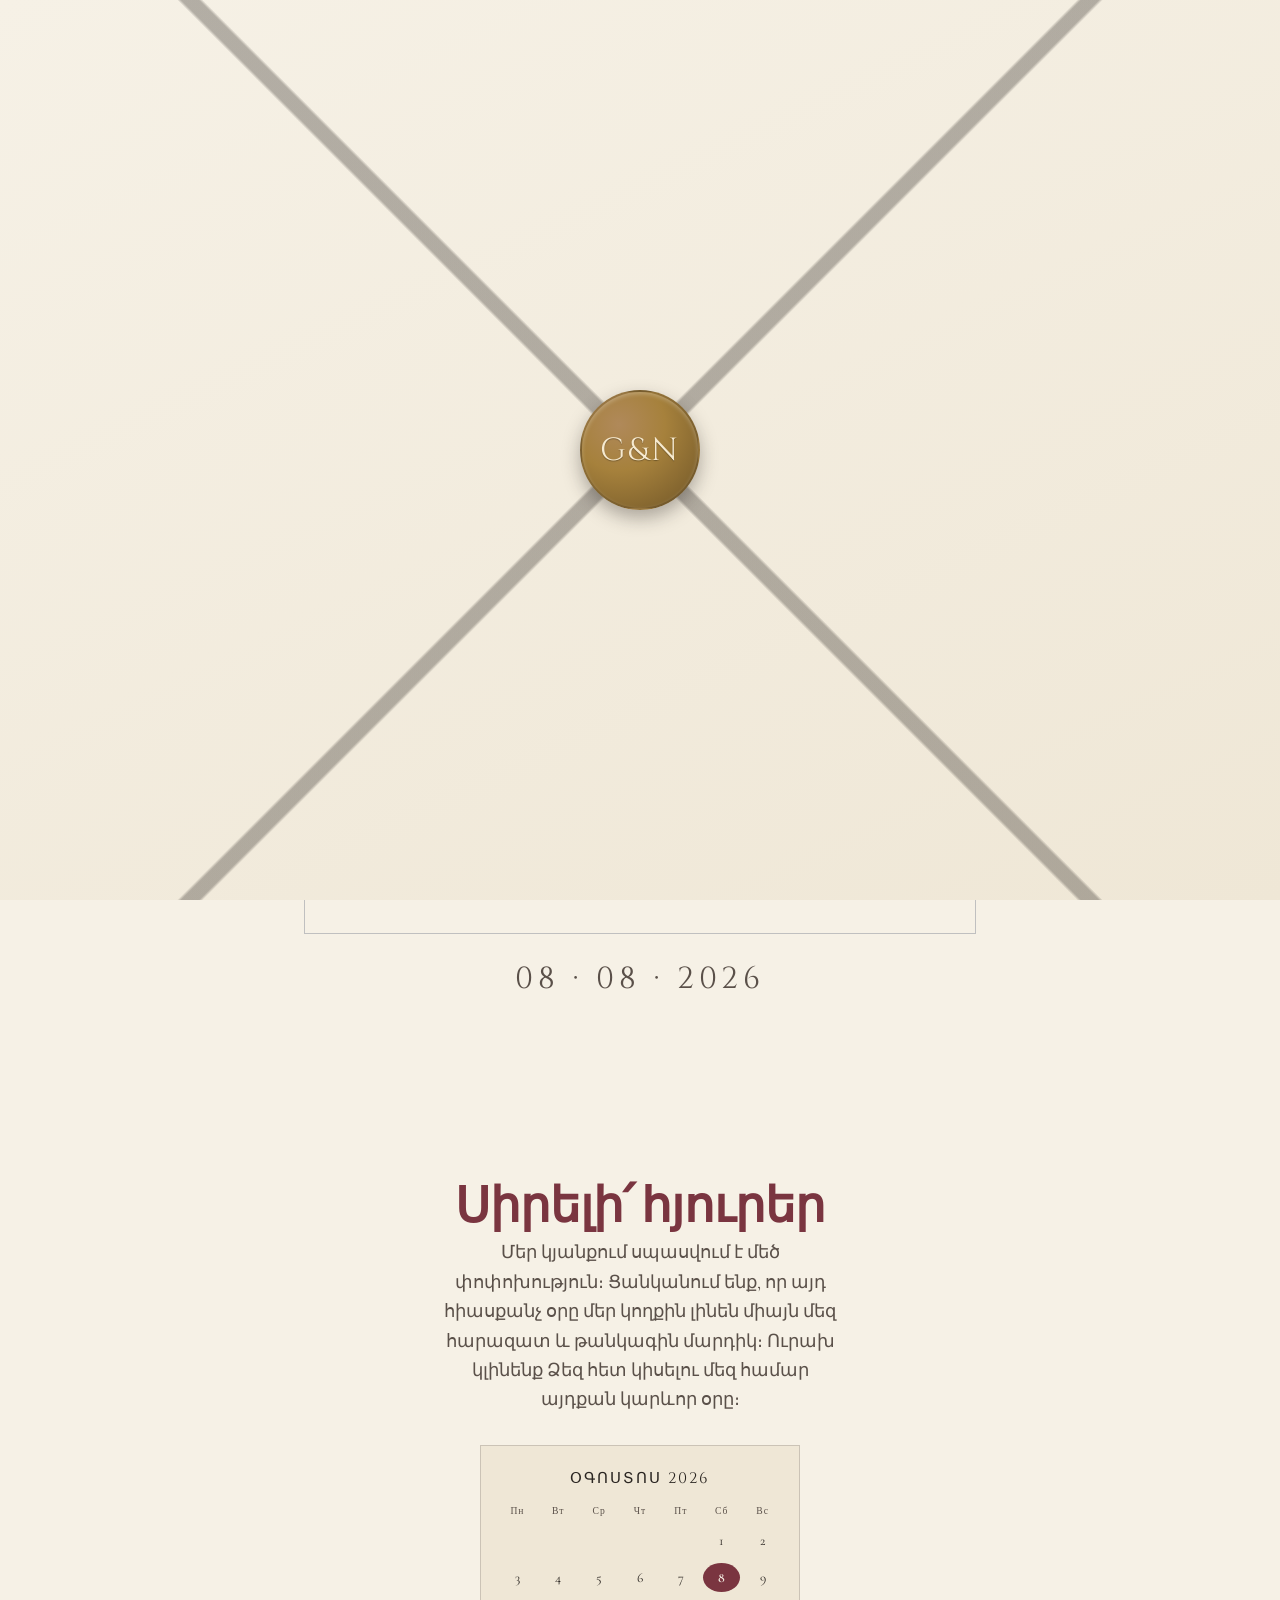
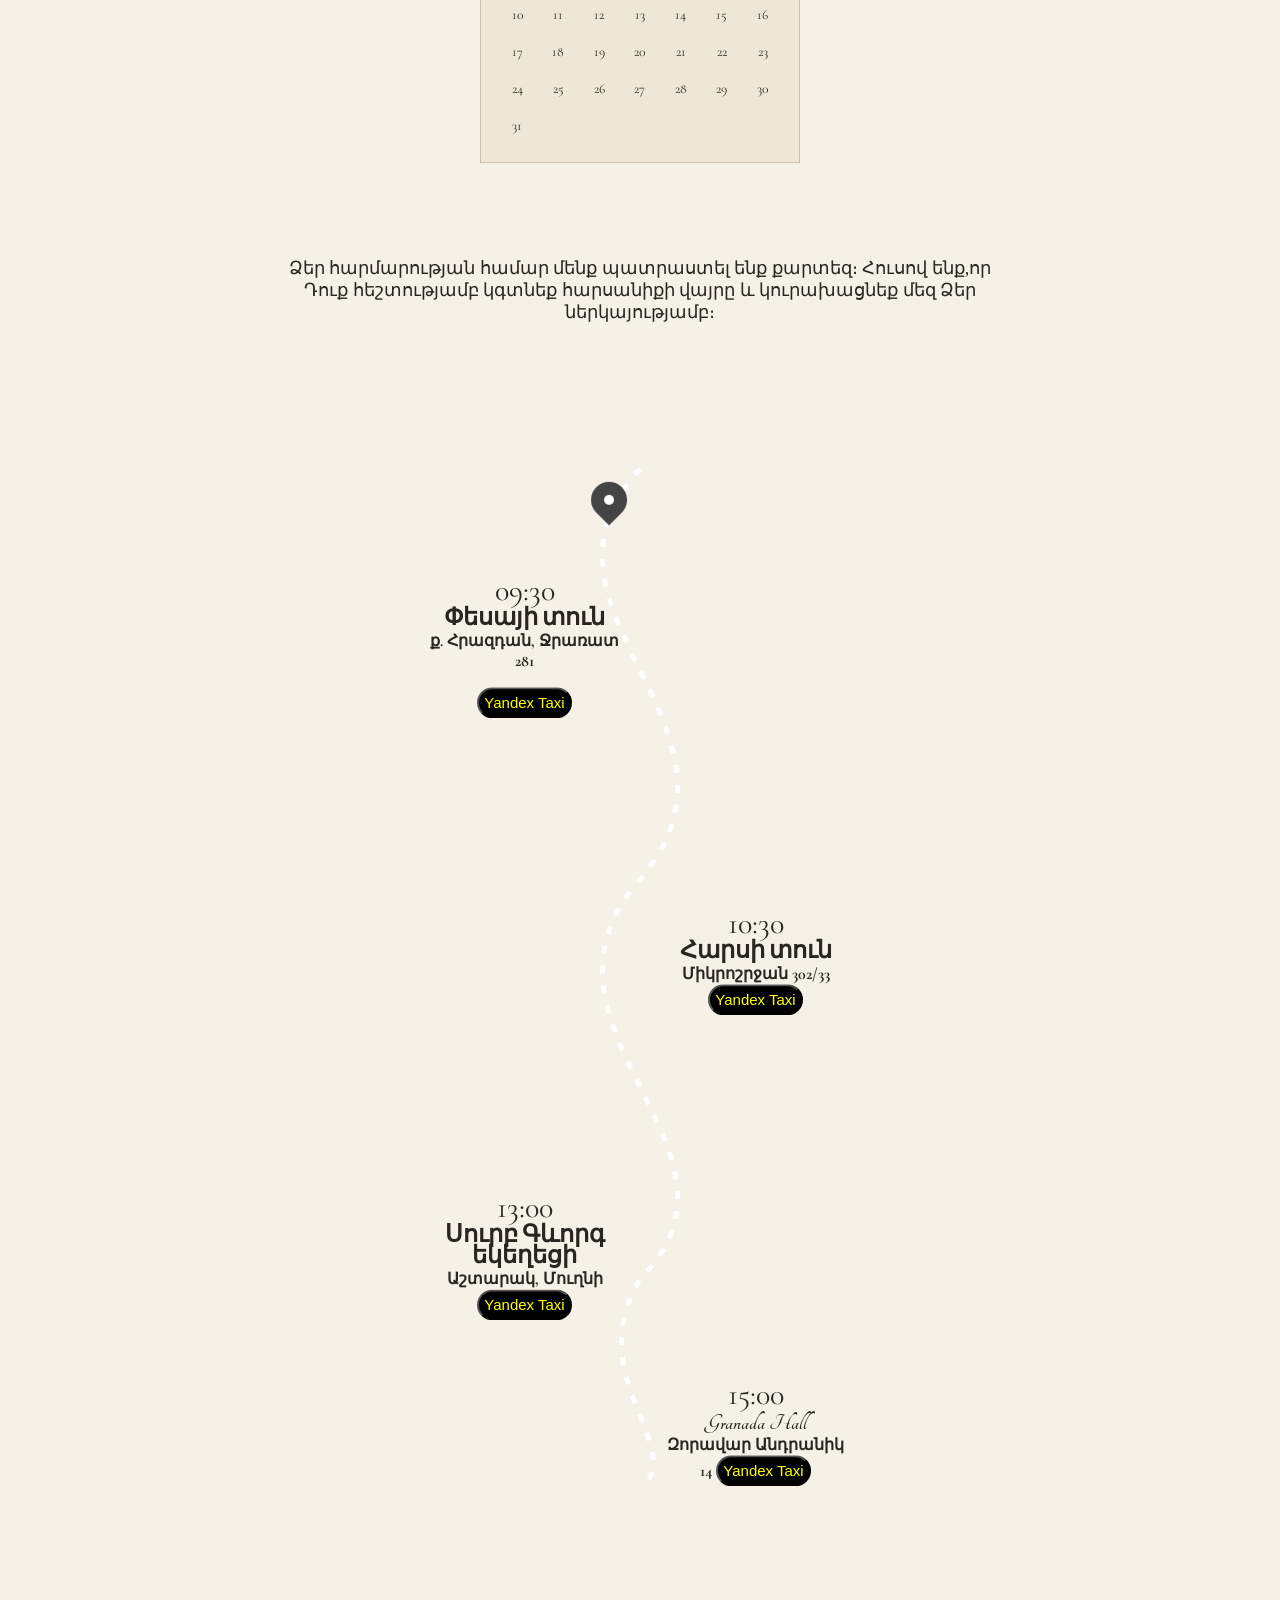
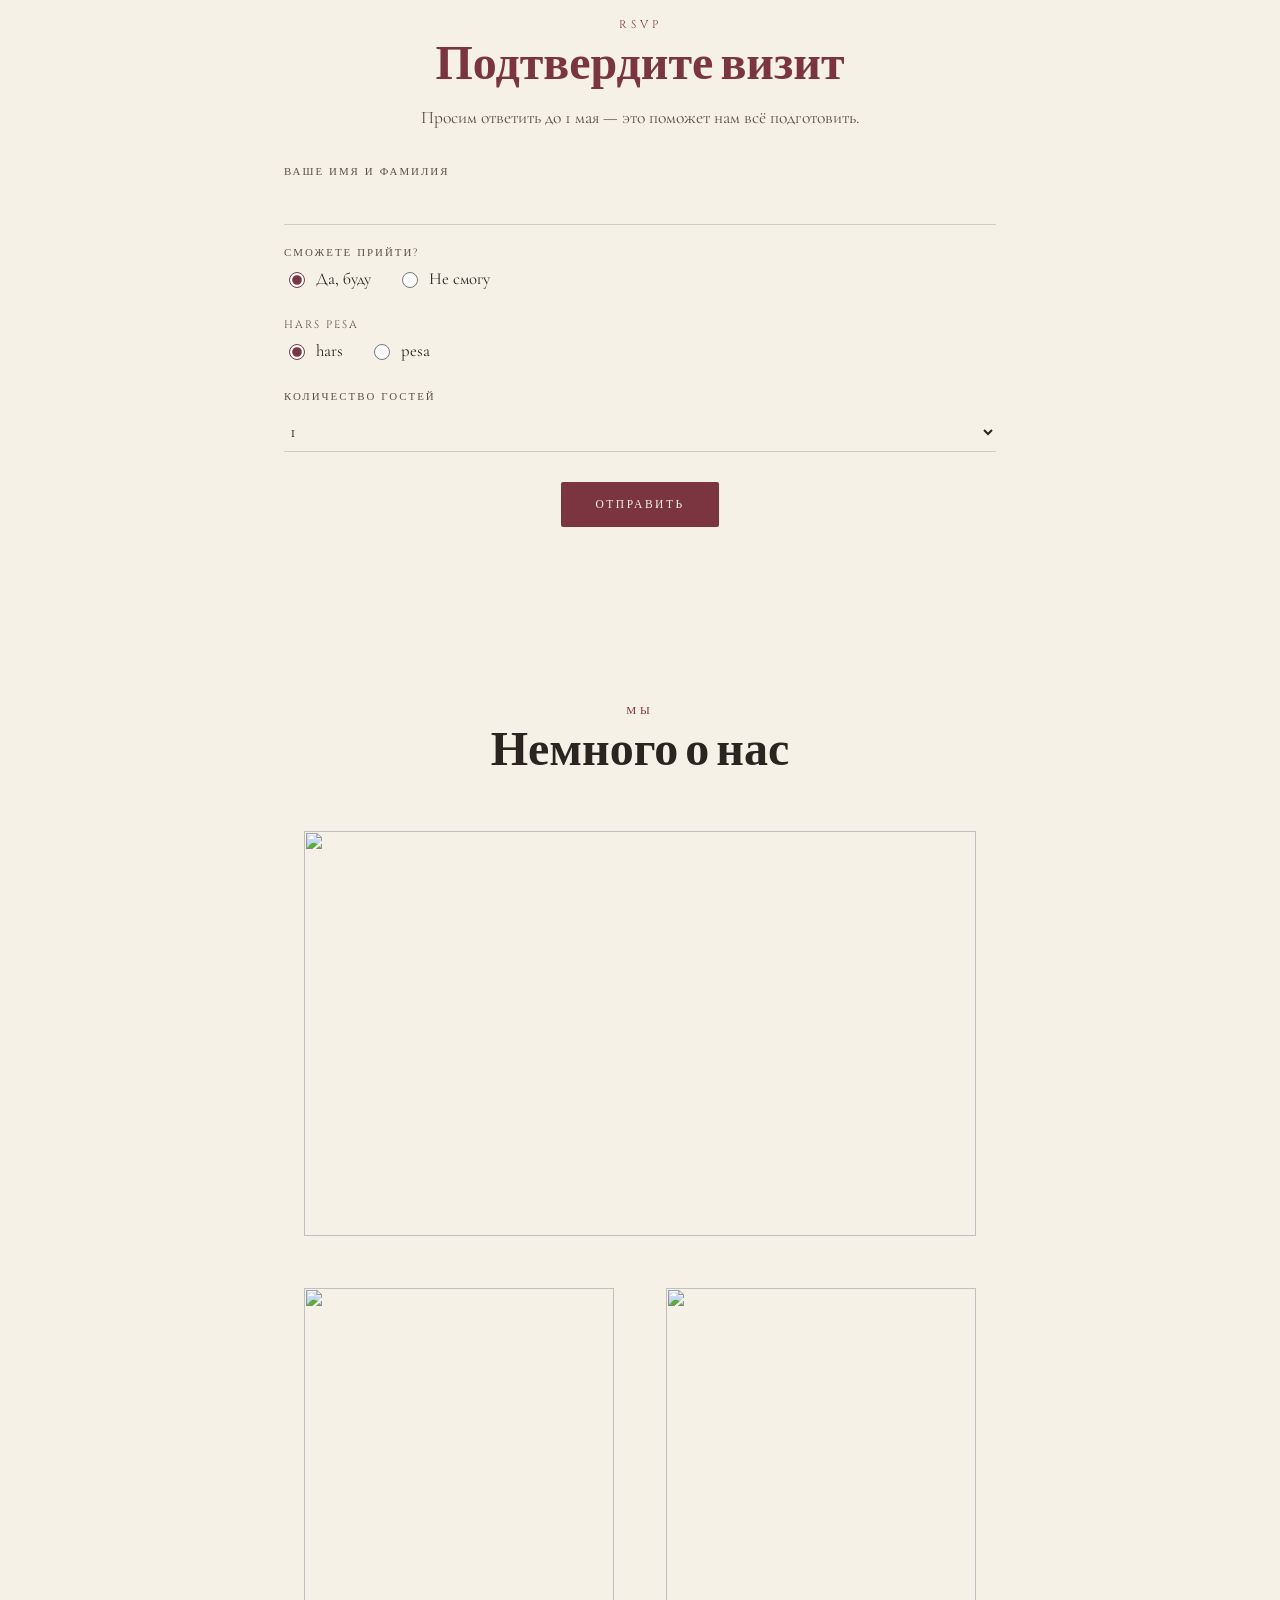
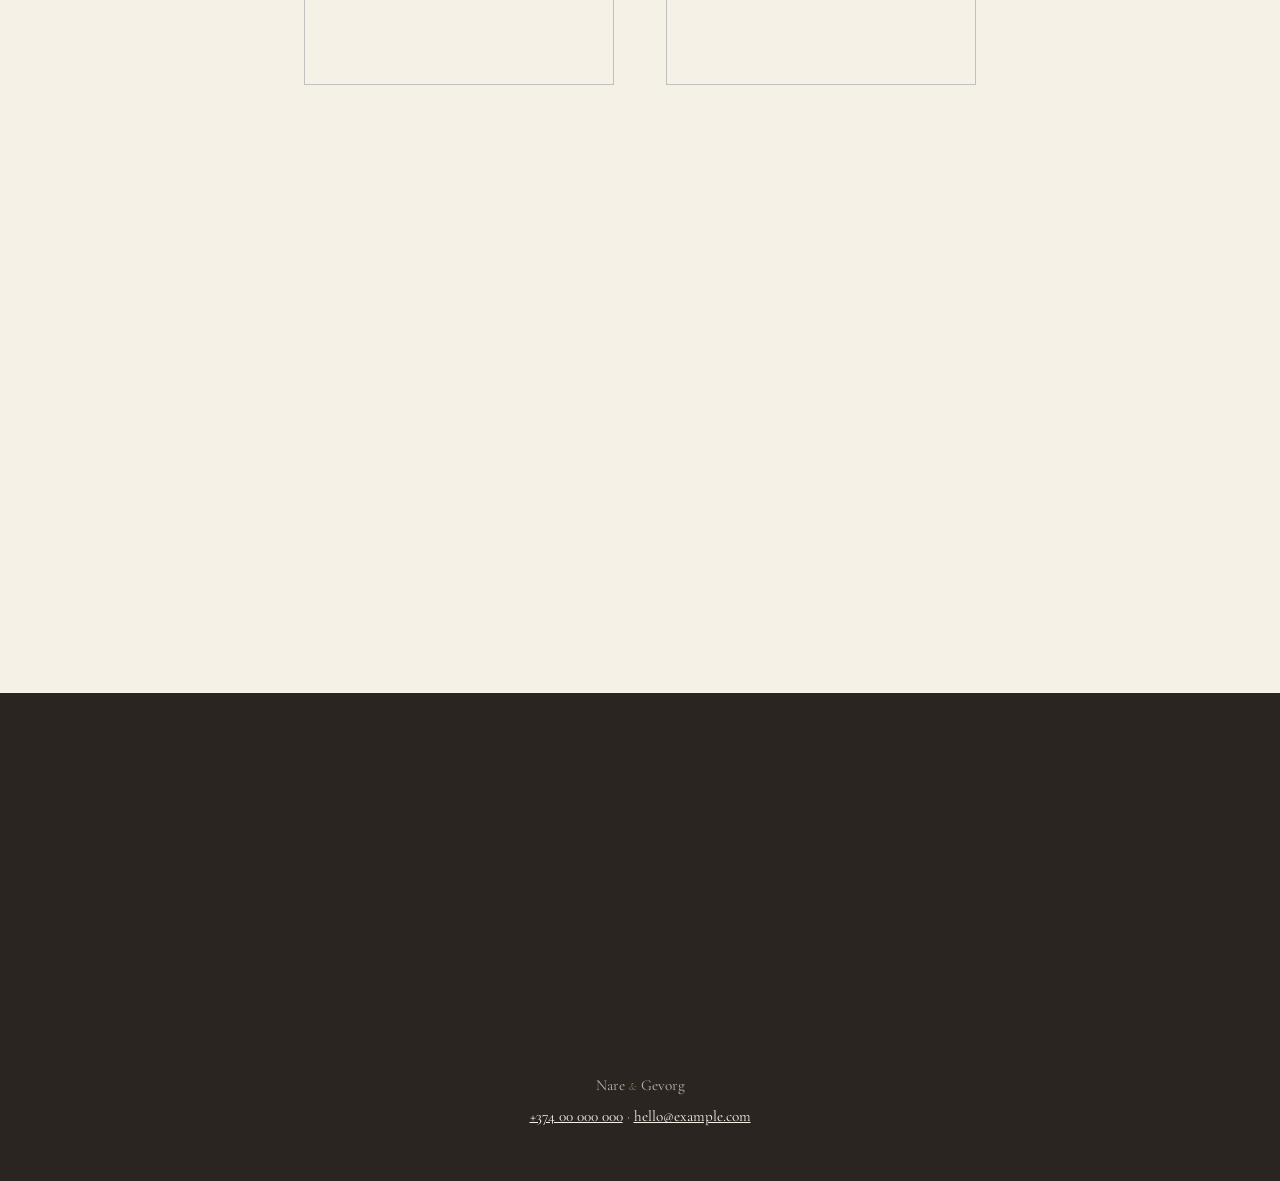
==== index.html @ 33eede2f "Add files via upload" ====
<!DOCTYPE html>
<html lang="ru">

<head>
  <meta charset="UTF-8">
  <meta name="viewport" content="width=device-width, initial-scale=1.0, viewport-fit=cover">
  <title>Анна &amp; Роберт — 7 июня 2026</title>
  <link rel="preconnect" href="https://fonts.googleapis.com">
  <link rel="stylesheet" href="style.css">
  <link
    href="https://fonts.googleapis.com/css2?family=Tangerine:wght@400;700&family=Cormorant+Garamond:ital,wght@0,400;0,500;0,600;1,400&family=Cinzel:wght@400;600&display=swap"
    rel="stylesheet">
</head>

<body>

  <div class="grain"></div>

  <!-- ENVELOPE INTRO -->
  <div id="envelope">
    <div class="seal" id="sealBtn" role="button" tabindex="0" aria-label="Открыть приглашение">
      <span>G&amp;N</span>
    </div>
    <div class="seal-hint"></div>
  </div>

  <!-- HERO -->
  <section id="hero">
    <div class="photo-slot reveal"><img src="Photos/IMG_1584.jpeg" alt="" class="IMG_photo_hero"></div>
    <div class="names">
      <h1></h1>
      <span class="script-and"></span>
      <h1></h1>
    </div>
    <div class="date">08 · 08 · 2026</div>
  </section>

  <!-- SAVE THE DATE -->
  <section id="save-date" class="reveal">
    <div class="eyebrow"></div>
    <h2>Սիրելի՛ հյուրեր</h2>
    <p>Մեր կյանքում սպասվում է մեծ փոփոխություն։ Ցանկանում ենք, որ այդ հիասքանչ օրը մեր կողքին լինեն միայն մեզ հարազատ և
      թանկագին մարդիկ։ Ուրախ կլինենք Ձեզ հետ կիսելու մեզ համար այդքան կարևոր օրը։</p>
    <div class="calendar">
      <div class="month">Օգոստոս 2026</div>
      <div class="cal-grid" id="calGrid"></div>
    </div>
  </section>
  <section id="text" class="textt">
    <div class="Text">
      <p>Ձեր հարմարության համար մենք պատրաստել ենք քարտեզ։ Հուսով ենք,որ Դուք հեշտությամբ կգտնեք հարսանիքի վայրը և
        կուրախացնեք մեզ Ձեր ներկայությամբ։</p>
    </div>
  </section>

  <!-- TIMELINE -->
  <!-- ================= ROUTE ================= -->
<section id="timeline" class="timeline">


<canvas id="timelineCanvas" width="420" height="1100"></canvas>


<div id="marker">

  <div class="pin">
    <span></span>
  </div>

</div>



<div class="event left" data-pos=".15">

<span class="time"> 09:30</span>

<h2>Փեսայի տուն</h2>
<strong>ք. Հրազդան,
            Ջրառատ 281</strong>
</p>

<button onclick="openTaxi('40.4953','44.8047')">
Yandex Taxi
          </button>


</div>




<div class="event right" data-pos=".40">

<span class="time"> 10:30</span>

<h2>Հարսի տուն</h2>

<strong>Միկրոշրջան 302/33</strong>

<button onclick="openTaxi('40.54591','44.76975')">
            Yandex Taxi
          </button>

</div>




<div class="event left" data-pos=".65">

<span class="time"> 13:00</span>

<h2>Սուրբ Գևորգ եկեղեցի</h2>

<strong>Աշտարակ,
            Մուղնի</strong>

<button onclick="openTaxi('40.31498','44.37167')">
            Yandex Taxi
          </button>

</div>




<div class="event right" data-pos=".88">

<span class="time"> 15:00</span>

<h2>Granada Hall</h2>

<strong>Զորավար Անդրանիկ 14</strong>

<button onclick="openTaxi('40.4967','44.7648')">
            Yandex Taxi
          </button>

</div>


</section>


  <!-- RSVP -->
  <section id="rsvp" class="reveal">
    <div class="eyebrow">RSVP</div>
    <h2>Подтвердите визит</h2>
    <p class="sub">Просим ответить до 1 мая — это поможет нам всё подготовить.</p>
    <form id="rsvpForm">
      <div>
        <label for="name">Ваше имя и фамилия</label>
        <input type="text" id="name" required>
      </div>
      <div>
        <label>Сможете прийти?</label>
        <div class="radio-row">
          <label><input type="radio" name="attend" value="yes" checked> Да, буду</label>
          <label><input type="radio" name="attend" value="no"> Не смогу</label>
        </div>
      </div>

      <div>
        <label>hars pesa</label>
        <div class="radio-row">
          <label><input type="radio" name="side" value="hars" checked>hars</label>
          <label><input type="radio" name="side" value="pesa">pesa</label>
        </div>
      </div>

      <div>
        <label for="guests">Количество гостей</label>
        <select id="guests">
          <option>1</option>
          <option>2</option>
          <option>3</option>
          <option>4</option>
          <option>5</option>
          <option>6</option>
        </select>
      </div>
      <button type="submit" class="btn">Отправить</button>
      <div id="rsvp-note">Спасибо! Ваш ответ сохранён 💛</div>
    </form>
  </section>

  <!-- GALLERY -->
  <section id="gallery" class="reveal">
    <div class="eyebrow">Мы</div>
    <h2>Немного о нас</h2>
    <div class="gallery-grid">
      <div class="photo-slot"><img src="Photos/IMG_1583.jpeg" alt="" class="IMG_photo_hero"></div>

      <div class="photo-slot"><img src="Photos/IMG_1584.jpeg" alt="" class="IMG_photo_hero"></div>
      <div class="photo-slot"><img src="Photos/IMG_1585.jpeg" alt="" class="IMG_photo_hero"></div>
    </div>
  </section>

  <section id="love-animation">
    <div id="loveCanvas"></div>
</section>


<script src="https://cdnjs.cloudflare.com/ajax/libs/three.js/r128/three.min.js"></script>

  <!-- FOOTER / COUNTDOWN -->
  <footer>
    <div style="left:0; width:100%; height:0; position:relative; padding-bottom:25%; margin:0 auto"><iframe src="https://www.tickcounter.com/widget/countdown/10862567" style="top:0; left:0; width:100%; height:100%; position:absolute; border:0; overflow:hidden" title="Քիչ է մնացել"></iframe></div>
    <div class="contact">
      Nare <span class="script-and">&amp;</span> Gevorg<br>
      <a href="tel:+79280307779">+374 00 000 000</a> · <a href="mailto:hello@example.com">hello@example.com</a>
    </div>
  </footer>

  <script src="three.js"></script>
  <script src="journey.js"></script>

</body>

</html>
---- style.css ----
:root {
      --paper: #f6f1e6;
      --paper-2: #efe7d6;
      --ink: #2a2521;
      --ink-soft: #5a5049;
      --wine: #7a3540;
      --wine-deep: #5c2530;
      --sage: #838f72;
      --gold: #a6813c;
      --line: rgba(42, 37, 33, 0.18);
      --shadow: 0 10px 30px rgba(42, 37, 33, 0.12);
  }

  * {
      box-sizing: border-box;
  }

  html {
      scroll-behavior: auto;
  }

  body {
      margin: 0;
      background: var(--paper);
      color: var(--ink);
      font-family: 'Cormorant Garamond', serif;
      overflow-x: hidden;
      -webkit-font-smoothing: antialiased;
  }

  @media (prefers-reduced-motion: reduce) {
      * {
          animation-duration: 0.01ms !important;
          transition-duration: 0.01ms !important;
      }
  }

  /* ---------- texture ---------- */
  .grain {
      position: fixed;
      inset: 0;
      pointer-events: none;
      z-index: 2;
      opacity: 0.05;
      mix-blend-mode: multiply;
      background-image: url("data:image/svg+xml,%3Csvg xmlns='http://www.w3.org/2000/svg' width='120' height='120'%3E%3Cfilter id='n'%3E%3CfeTurbulence type='fractalNoise' baseFrequency='0.9' numOctaves='2' stitchTiles='stitch'/%3E%3C/filter%3E%3Crect width='100%25' height='100%25' filter='url(%23n)'/%3E%3C/svg%3E");
  }

  /* ---------- envelope intro ---------- */
  #envelope {
      position: fixed;
      inset: 0;
      z-index: 50;
      background: linear-gradient(155deg, var(--paper) 0%, var(--paper-2) 100%);
      display: flex;
      align-items: center;
      justify-content: center;
      transition: transform 1.1s cubic-bezier(.65, 0, .35, 1), opacity 1s ease .2s;
  }

  #envelope::before,
  #envelope::after {
      content: '';
      position: absolute;
      inset: 0;
      background:
          linear-gradient(135deg, transparent 49.4%, var(--line) 49.6%, var(--line) 50.4%, transparent 50.6%),
          linear-gradient(-135deg, transparent 49.4%, var(--line) 49.6%, var(--line) 50.4%, transparent 50.6%);
  }

  .seal {
      position: relative;
      z-index: 2;
      width: 120px;
      height: 120px;
      border-radius: 50%;
      background: radial-gradient(circle at 32% 28%, #b0895a, var(--gold) 40%, #6f5527 100%);
      display: flex;
      align-items: center;
      justify-content: center;
      box-shadow: 0 8px 18px rgba(42, 37, 33, 0.35), inset 0 2px 4px rgba(255, 255, 255, 0.25);
      cursor: pointer;
      user-select: none;
      animation: breathe 3.2s ease-in-out infinite;
      border: 2px solid rgba(42, 37, 33, 0.15);
  }

  .seal span {
      font-family: 'Cinzel', serif;
      font-size: 2rem;
      color: #f6ead0;
      letter-spacing: 2px;
      text-shadow: 0 1px 1px rgba(0, 0, 0, 0.3);
  }

  .seal-hint {
      position: absolute;
      bottom: 14%;
      left: 0;
      right: 0;
      text-align: center;
      font-family: 'Cinzel', serif;
      font-size: 0.72rem;
      letter-spacing: 3px;
      text-transform: uppercase;
      color: var(--ink-soft);
  }

  @keyframes breathe {

      0%,
      100% {
          transform: scale(1);
      }

      50% {
          transform: scale(1.045);
      }
  }

  #envelope.opening {
      transform: translateY(-100%);
      opacity: 0;
  }

  #envelope.hidden {
      display: none;
  }

  /* ---------- shared ---------- */
  section {
      position: relative;
      padding: 88px 24px;
      max-width: 760px;
      margin: 0 auto;
  }

  .eyebrow {
      font-family: 'Cinzel', serif;
      font-size: 0.7rem;
      letter-spacing: 4px;
      text-transform: uppercase;
      color: var(--wine);
      text-align: center;
      margin-bottom: 14px;
  }

  h1,
  h2 {
      font-family: 'Tangerine', cursive;
      font-weight: 700;
      margin: 0;
      line-height: 0.9;
      color: var(--ink);
  }

  .script-and {
      font-family: 'Tangerine', cursive;
      color: var(--wine);
  }

  .divider {
      width: 44px;
      height: 1px;
      background: var(--gold);
      margin: 26px auto;
      opacity: 0.8;
  }

  .btn {
      display: inline-block;
      font-family: 'Cinzel', serif;
      font-size: 0.72rem;
      letter-spacing: 2.5px;
      text-transform: uppercase;
      color: var(--paper);
      background: var(--wine);
      padding: 15px 34px;
      border-radius: 2px;
      border: none;
      cursor: pointer;
      text-decoration: none;
      transition: background 25s ease, transform .25s ease;
  }

  .btn:hover {
      background: var(--wine-deep);
      transform: translateY(-1px);
  }

  .btn:focus-visible {
      outline: 3px solid var(--gold);
      outline-offset: 3px;
  }

  .photo-slot {
      width: 100%;
      aspect-ratio: 4/5;
      border-radius: 2px;
      display: flex;
      align-items: center;
      justify-content: center;
      text-align: center;
      padding: 20px;
      font-family: 'Cinzel', serif;
      font-size: 0.68rem;
      letter-spacing: 1.5px;
      color: var(--ink-soft);
      text-transform: uppercase;
  }

  /* reveal-on-scroll */
  /* ===========================
        JOURNEY
=========================== */

/* =====================
   TIMELINE
===================== */


.timeline{

position:relative;

width:100%;

max-width:420px;

height:1100px;

margin:0 auto;

padding:0;

overflow:hidden;

}



#timelineCanvas{

position:absolute;

top:0;
left:0;

width:100%;

height:100%;

}



#marker{

position:absolute;

top:0;
left:0;

width:36px;

height:58px;

z-index:5;

will-change:transform;

}



.pin{

width:36px;

height:36px;

background:#444;

border-radius:50% 50% 50% 0;

transform:rotate(-45deg);

}



.pin span{

position:absolute;

width:10px;

height:10px;

background:white;

border-radius:50%;

left:13px;

top:13px;

}



.event{

position:absolute;

width:45%;

text-align:center;

transform:translateY(-50%);

}



.event.left{

left:0;

}



.event.right{

right:0;

}

  /* ---------- hero ---------- */
  #hero {
      padding-top: 64px;
      text-align: center;
  }

  #hero .photo-slot {
      margin-bottom: 34px;
  }

  #hero h1 {
      font-size: 4.6rem;
  }

  #hero .names {
      display: flex;
      flex-direction: column;
      align-items: center;
      gap: 0;
  }

  #hero .date {
      margin-top: -30px;
      font-family: 'Cinzel', serif;
      font-size: 1.9rem;
      letter-spacing: 5px;
      color: var(--ink-soft);
  }

  /* ---------- save the date ---------- */
  #save-date {
      text-align: center;
  }

  #save-date h2 {
      font-size: 3rem;
      color: var(--wine);
      margin-bottom: 6px;
  }

  #save-date p {
      font-size: 1.15rem;
      color: var(--ink-soft);
      line-height: 1.6;
      max-width: 400px;
      margin: 0 auto 30px;
  }

  .calendar {
      max-width: 320px;
      margin: 0 auto;
      border: 1px solid var(--line);
      padding: 22px 18px;
      background: var(--paper-2);
  }

  .calendar .month {
      font-family: 'Cinzel', serif;
      letter-spacing: 2px;
      font-size: 0.95rem;
      margin-bottom: 16px;
      text-transform: uppercase;
  }

  .cal-grid {
      display: grid;
      grid-template-columns: repeat(7, 1fr);
      gap: 8px 4px;
      font-size: 0.85rem;
  }

  .cal-grid .dow {
      font-family: 'Cinzel', serif;
      font-size: 0.6rem;
      color: var(--ink-soft);
      letter-spacing: 1px;
  }

  .cal-grid .day {
      padding: 6px 0;
      border-radius: 50%;
  }

  .cal-grid .day.marked {
      background: var(--wine);
      color: var(--paper);
      font-weight: 600;
  }

  /* ---------- timeline ---------- */


  /* ---------- rsvp ---------- */
  #rsvp {
      text-align: center;
  }

  #rsvp h2 {
      font-size: 3rem;
      color: var(--wine);
      margin-bottom: 10px;
  }

  #rsvp p.sub {
      color: var(--ink-soft);
      margin-bottom: 36px;
      font-size: 1.1rem;
  }

  form {
      text-align: left;
      display: flex;
      flex-direction: column;
      gap: 20px;
  }

  label {
      font-family: 'Cinzel', serif;
      font-size: 0.68rem;
      letter-spacing: 2px;
      text-transform: uppercase;
      color: var(--ink-soft);
      display: block;
      margin-bottom: 8px;
  }

  input[type=text],
  select,
  textarea {
      width: 100%;
      background: transparent;
      border: none;
      border-bottom: 1px solid var(--line);
      font-family: 'Cormorant Garamond', serif;
      font-size: 1.1rem;
      color: var(--ink);
      padding: 8px 2px;
  }

  input:focus,
  select:focus,
  textarea:focus {
      outline: none;
      border-bottom-color: var(--wine);
  }

  .radio-row {
      display: flex;
      gap: 26px;
  }

  .radio-row label {
      display: flex;
      align-items: center;
      gap: 8px;
      font-family: 'Cormorant Garamond', serif;
      font-size: 1.05rem;
      text-transform: none;
      letter-spacing: 0;
      color: var(--ink);
  }

  .radio-row input {
      accent-color: var(--wine);
      width: 16px;
      height: 16px;
  }

  form .btn {
      align-self: center;
      margin-top: 10px;
  }

  #rsvp-note {
      text-align: center;
      margin-top: 18px;
      font-size: 0.95rem;
      color: var(--sage);
      display: none;
  }

  #rsvp-note.show {
      display: block;
  }

  /* ---------- gallery ---------- */
  #gallery {
      overflow: hidden;
      border-radius: 12px;
  }

  #gallery h2 {
      text-align: center;
      font-size: 3rem;
      margin-bottom: 36px;
  }

  .gallery-grid {
      display: grid;
      grid-template-columns: 1fr 1fr;
      gap: 12px;
  }

  .gallery-grid .photo-slot:first-child {
      grid-column: 1/3;
      aspect-ratio: 16/10;
  }

  /* ---------- footer / countdown ---------- */
  footer {
      background: var(--ink);
      color: var(--paper);
      text-align: center;
      padding: 70px 24px 50px;
      position: relative;
  }

  footer .script-and {
      color: var(--gold);
  }

  footer h2 {
      font-size: 2.6rem;
      color: var(--paper);
      margin-bottom: 26px;
  }

  .countdown {
      display: flex;
      justify-content: center;
      gap: 22px;
      margin-bottom: 34px;
      flex-wrap: wrap;
  }

  .countdown div {
      display: flex;
      flex-direction: column;
      align-items: center;
      min-width: 56px;
  }

  .countdown .num {
      font-family: 'Cinzel', serif;
      font-size: 1.9rem;
      color: var(--gold);
  }

  .countdown .lbl {
      font-size: 0.62rem;
      letter-spacing: 2px;
      text-transform: uppercase;
      color: rgba(246, 241, 230, 0.55);
      margin-top: 4px;
  }

  footer .contact {
      font-size: 0.95rem;
      color: rgba(246, 241, 230, 0.7);
      line-height: 1.9;
  }

  footer .contact a {
      color: var(--paper);
  }

  .IMG_photo_hero {

      width: 100%;
      height: 100%;

      object-fit: cover;

      display: block;

  }

  .Text {
      font-size: 18px;
      text-align: center;
      align-items: center;
      font-family: cursive;
  }

  .textt {
      margin-top: -100px;
      display: block;
  }

  
  button {
    background-color: black;
    font-size: 15px;
    color: yellow;
    border-radius: 30px;
    padding: 5px;
  }

  .time {
    font-size: 30px;
  }

  #love-animation {
    width: 100%;
    height: 500px;
    overflow: hidden;
}

/* ---------- LOVE ---------- */
#loveCanvas {
    width: 100%;
    height: 100%;
}

#loveCanvas canvas {
    display: block;
}
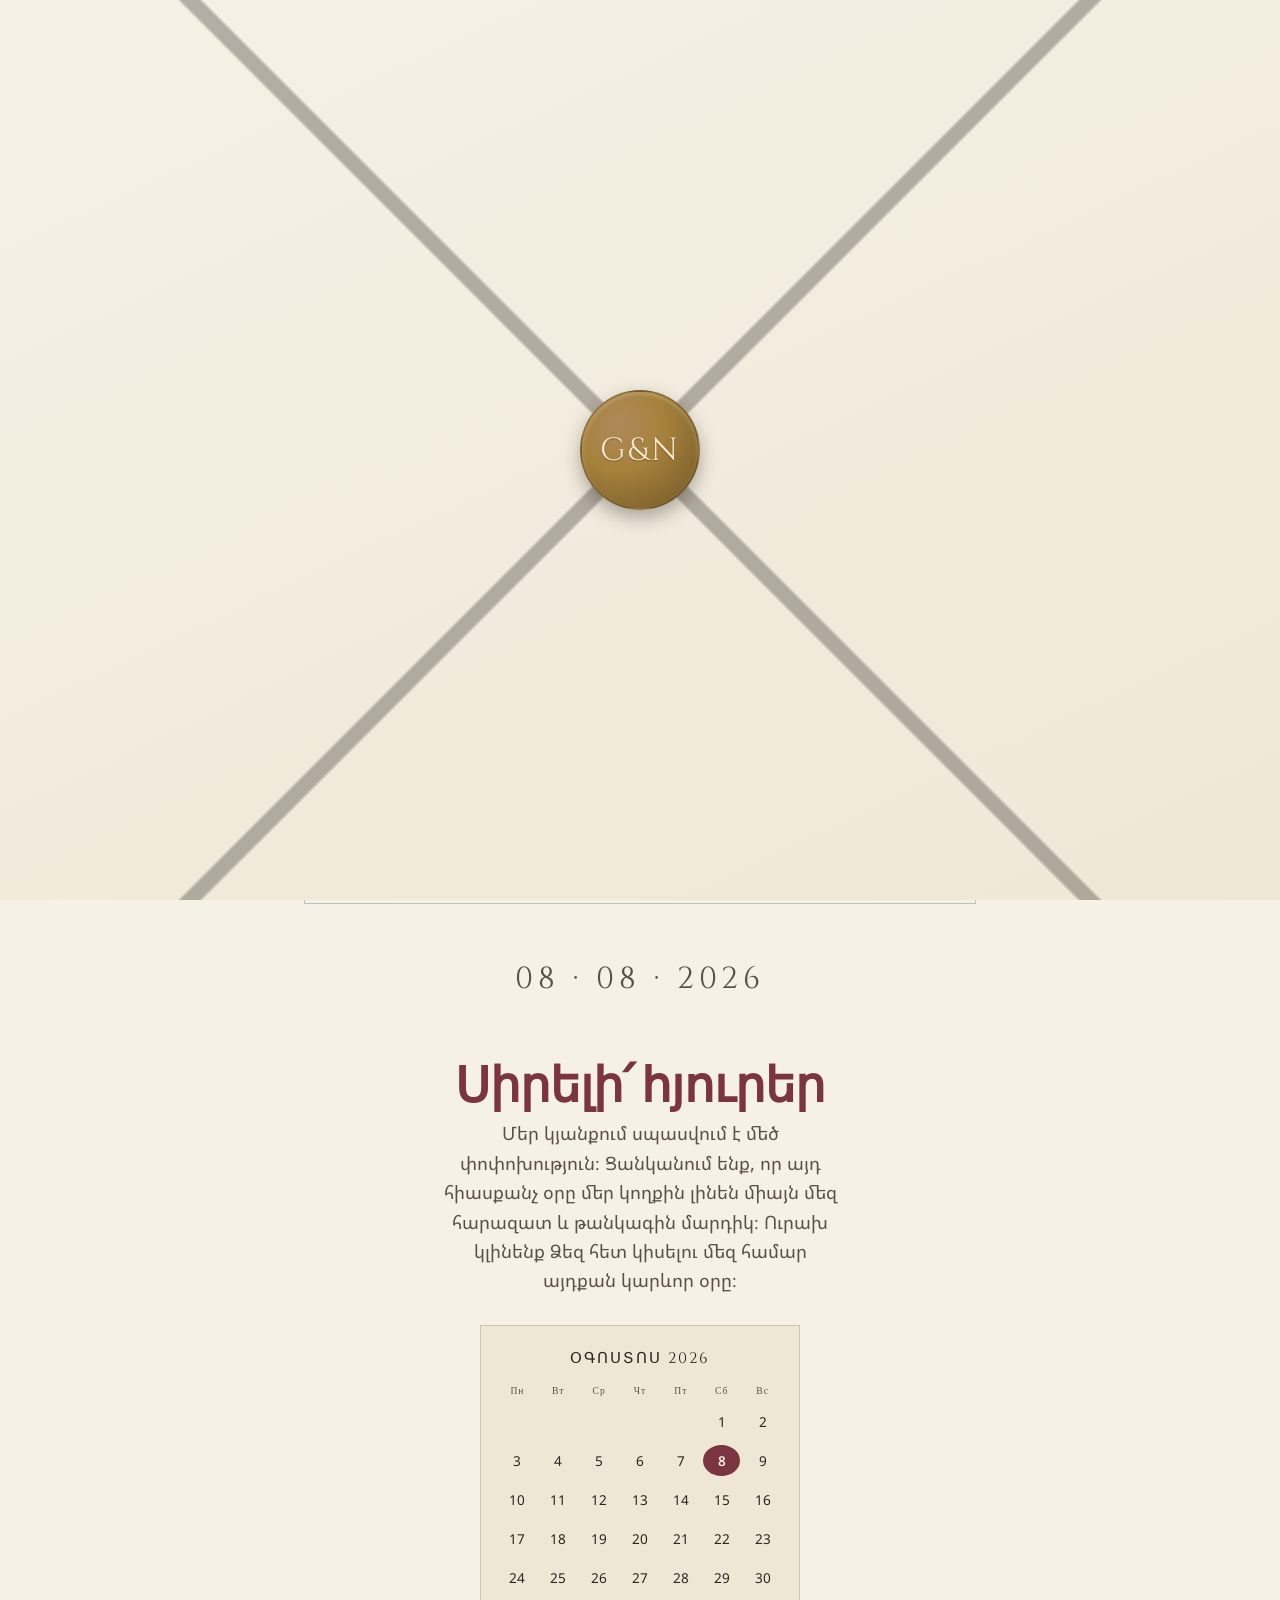
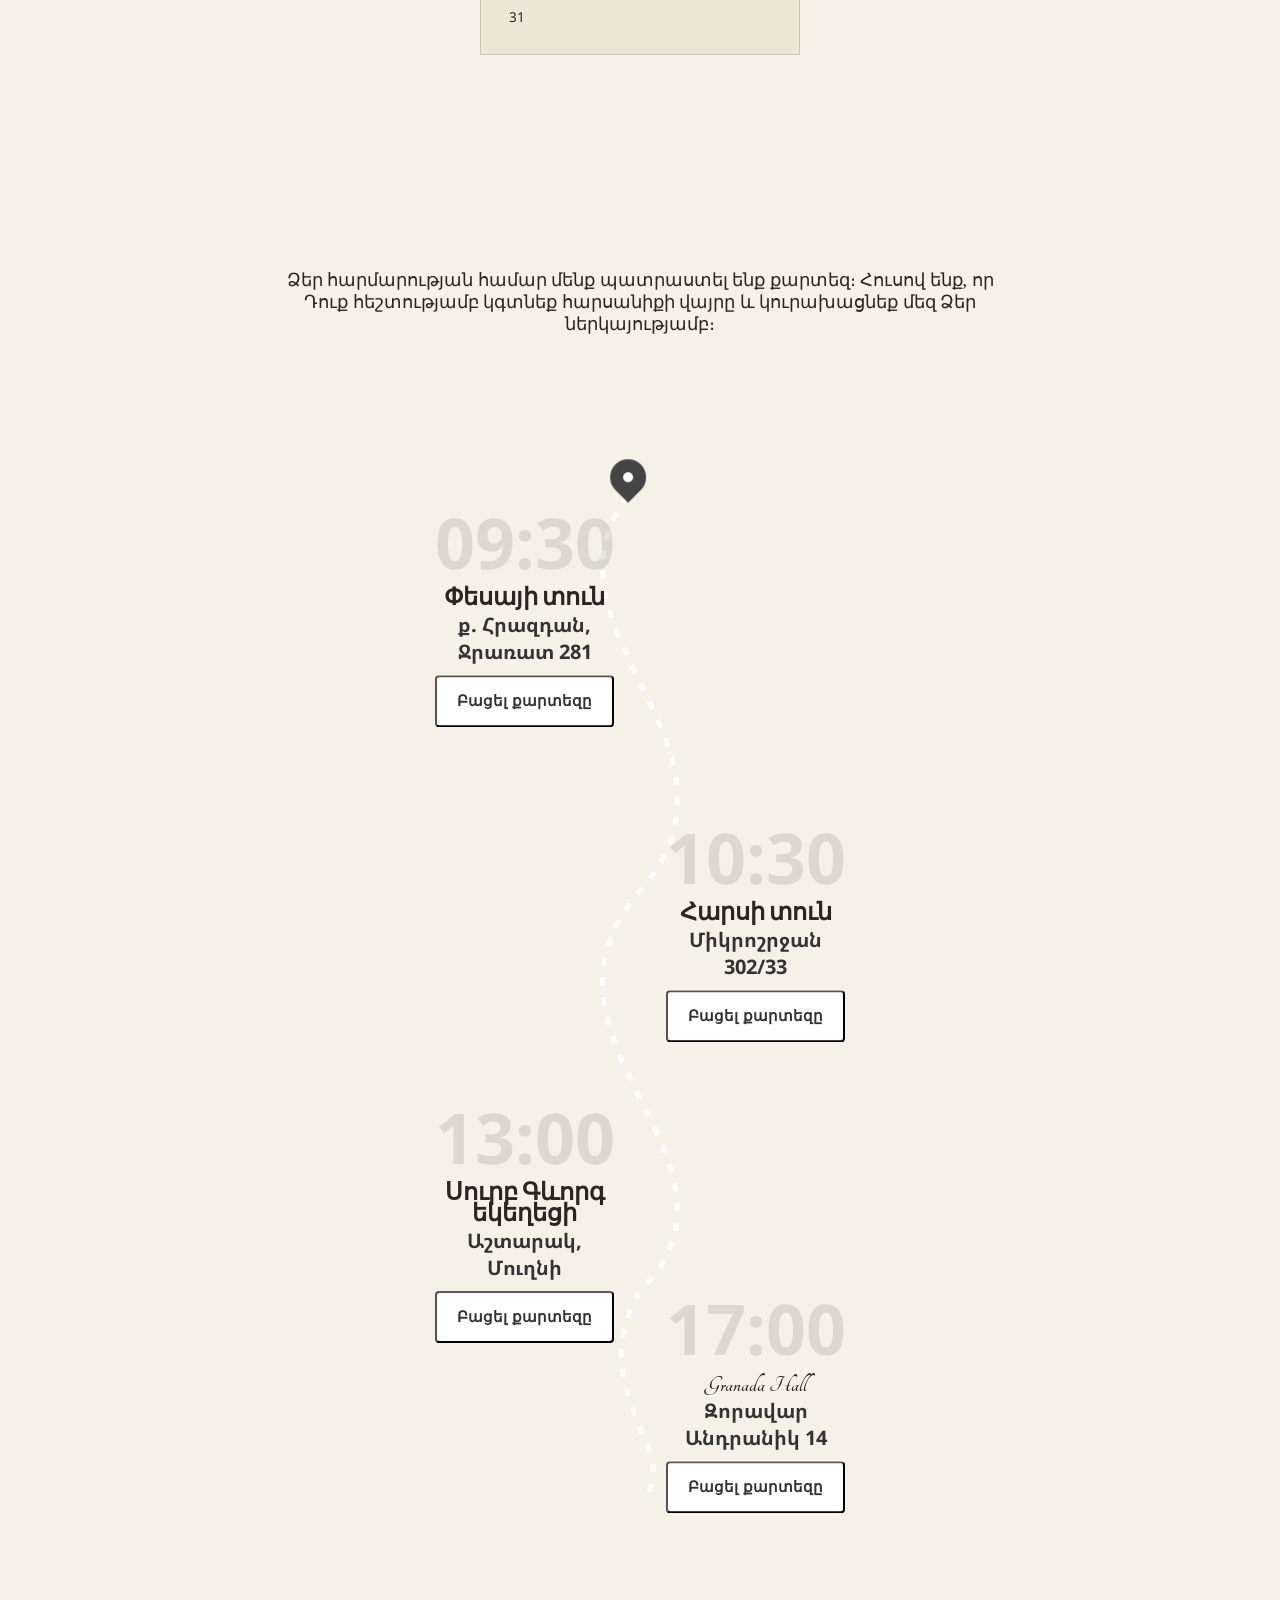
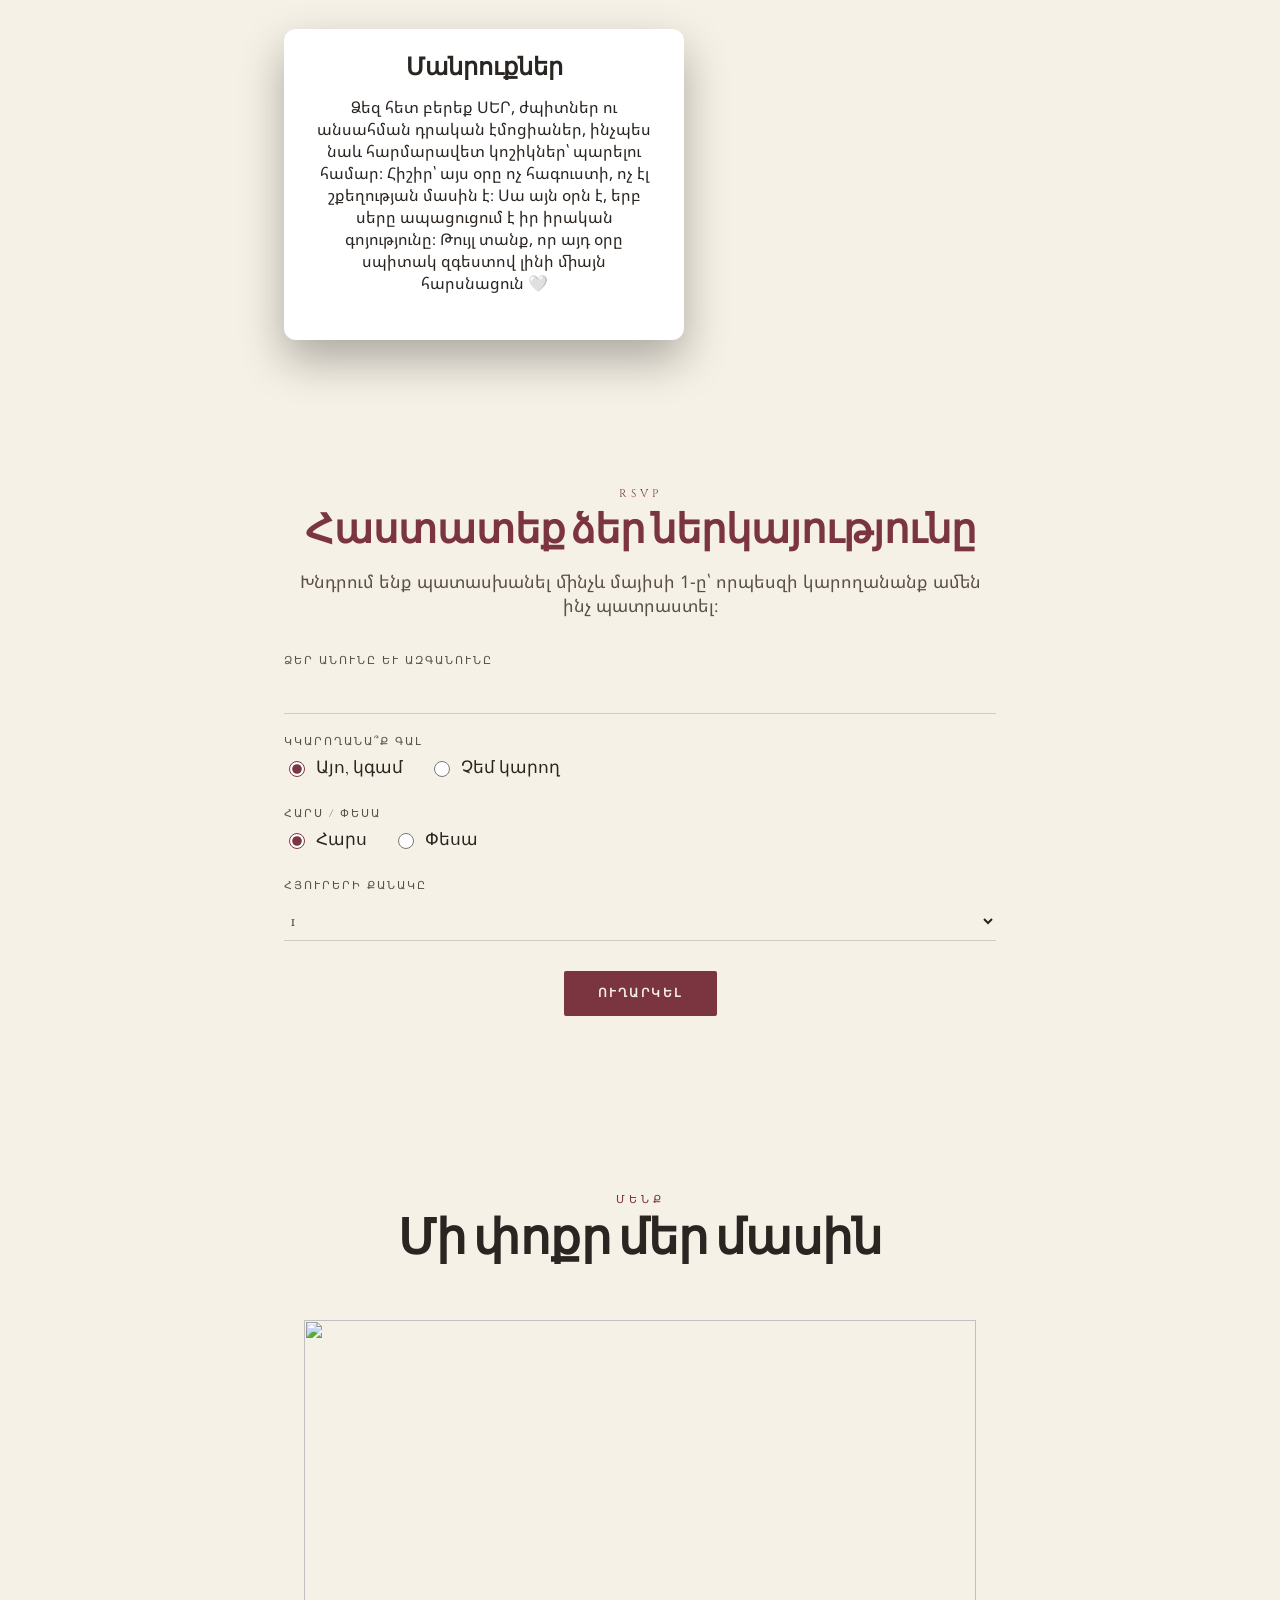
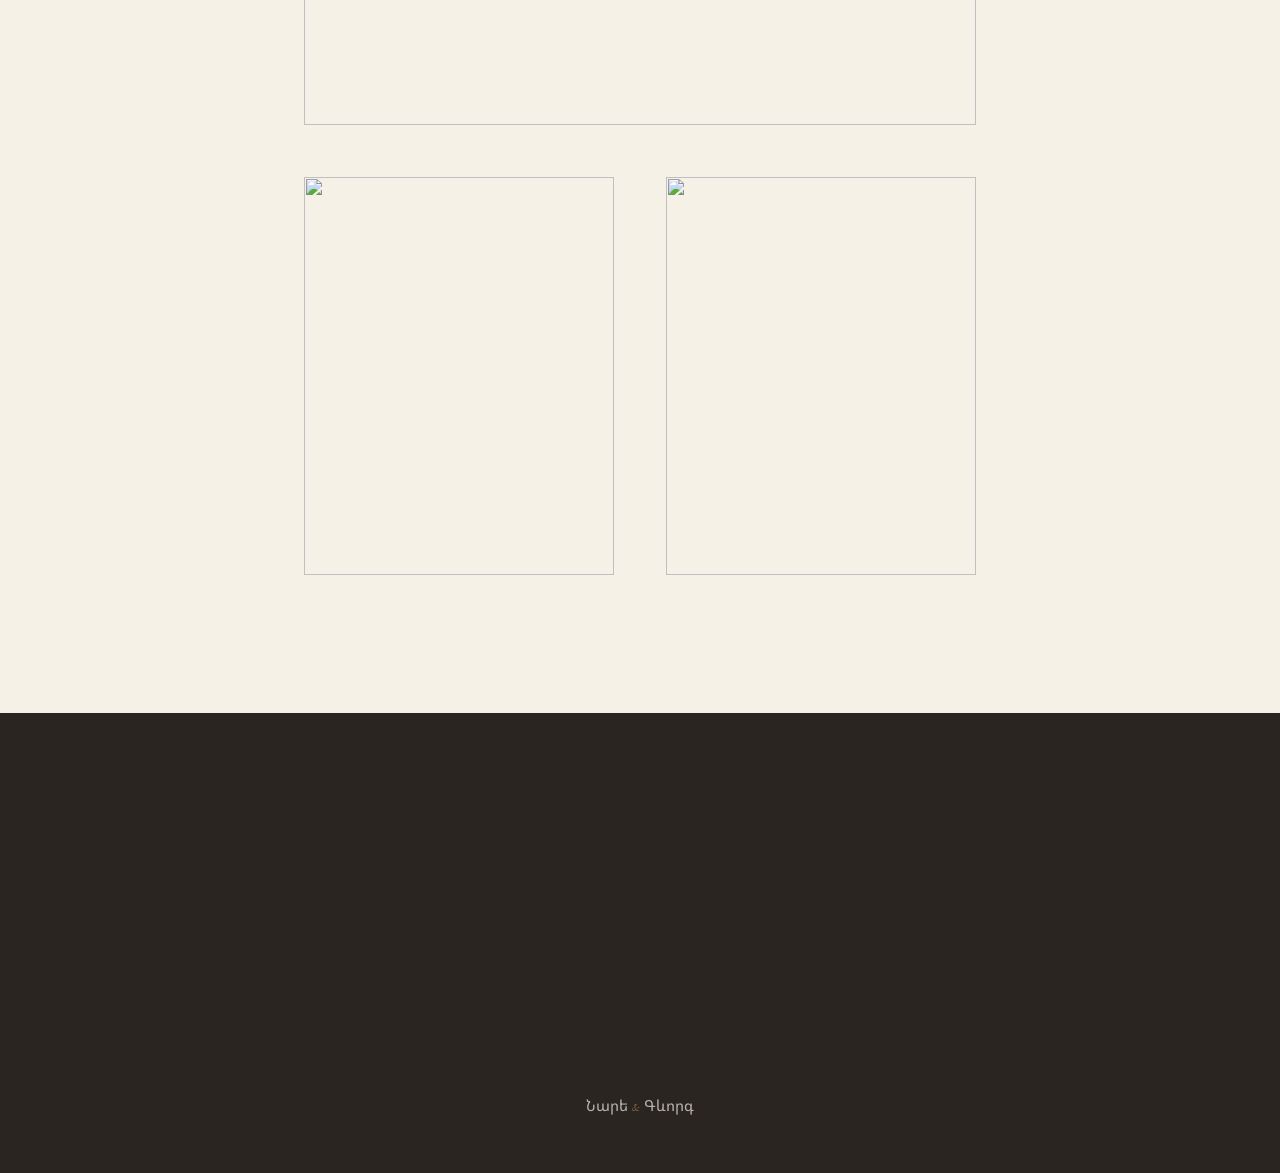
==== commit 1e4a4bf3: "Add files via upload" ====
--- a/index.html
+++ b/index.html
@@ -1,15 +1,23 @@
 <!DOCTYPE html>
-<html lang="ru">
+<html lang="hy">
 
 <head>
   <meta charset="UTF-8">
   <meta name="viewport" content="width=device-width, initial-scale=1.0, viewport-fit=cover">
-  <title>Анна &amp; Роберт — 7 июня 2026</title>
+  <title>Նարե
+    <span class="script-and">&amp;</span>
+    Գևորգ
+  </title>
   <link rel="preconnect" href="https://fonts.googleapis.com">
   <link rel="stylesheet" href="style.css">
+  <link href="https://fonts.googleapis.com/css2?family=Noto+Sans+Armenian&display=swap" rel="stylesheet">
   <link
     href="https://fonts.googleapis.com/css2?family=Tangerine:wght@400;700&family=Cormorant+Garamond:ital,wght@0,400;0,500;0,600;1,400&family=Cinzel:wght@400;600&display=swap"
     rel="stylesheet">
+
+    <audio id="music">
+      <source src="music.mp3" type="audio/mpeg">
+    </audio>
 </head>
 
 <body>
@@ -18,7 +26,7 @@
 
   <!-- ENVELOPE INTRO -->
   <div id="envelope">
-    <div class="seal" id="sealBtn" role="button" tabindex="0" aria-label="Открыть приглашение">
+    <div class="seal" id="sealBtn" role="button" tabindex="0" aria-label="Բացել հրավերը">
       <span>G&amp;N</span>
     </div>
     <div class="seal-hint"></div>
@@ -38,184 +46,275 @@
   <!-- SAVE THE DATE -->
   <section id="save-date" class="reveal">
     <div class="eyebrow"></div>
-    <h2>Սիրելի՛ հյուրեր</h2>
-    <p>Մեր կյանքում սպասվում է մեծ փոփոխություն։ Ցանկանում ենք, որ այդ հիասքանչ օրը մեր կողքին լինեն միայն մեզ հարազատ և
-      թանկագին մարդիկ։ Ուրախ կլինենք Ձեզ հետ կիսելու մեզ համար այդքան կարևոր օրը։</p>
+    <h2 class="block">Սիրելի՛ հյուրեր</h2>
+    <p class="block">
+      Մեր կյանքում սպասվում է մեծ փոփոխություն։ Ցանկանում ենք, որ այդ հիասքանչ օրը մեր կողքին լինեն միայն մեզ հարազատ և
+      թանկագին մարդիկ։ Ուրախ կլինենք Ձեզ հետ կիսելու մեզ համար այդքան կարևոր օրը։
+    </p>
+
     <div class="calendar">
-      <div class="month">Օգոստոս 2026</div>
+      <div class="month block">Օգոստոս 2026</div>
       <div class="cal-grid" id="calGrid"></div>
     </div>
   </section>
+
   <section id="text" class="textt">
     <div class="Text">
-      <p>Ձեր հարմարության համար մենք պատրաստել ենք քարտեզ։ Հուսով ենք,որ Դուք հեշտությամբ կգտնեք հարսանիքի վայրը և
-        կուրախացնեք մեզ Ձեր ներկայությամբ։</p>
+      <p>
+        Ձեր հարմարության համար մենք պատրաստել ենք քարտեզ։ Հուսով ենք, որ Դուք հեշտությամբ կգտնեք հարսանիքի վայրը և
+        կուրախացնեք մեզ Ձեր ներկայությամբ։
+      </p>
     </div>
   </section>
 
   <!-- TIMELINE -->
   <!-- ================= ROUTE ================= -->
-<section id="timeline" class="timeline">
-
-
-<canvas id="timelineCanvas" width="420" height="1100"></canvas>
-
-
-<div id="marker">
-
-  <div class="pin">
-    <span></span>
-  </div>
-
-</div>
-
-
-
-<div class="event left" data-pos=".15">
-
-<span class="time"> 09:30</span>
-
-<h2>Փեսայի տուն</h2>
-<strong>ք. Հրազդան,
-            Ջրառատ 281</strong>
-</p>
-
-<button onclick="openTaxi('40.4953','44.8047')">
-Yandex Taxi
-          </button>
-
-
-</div>
-
-
-
-
-<div class="event right" data-pos=".40">
-
-<span class="time"> 10:30</span>
-
-<h2>Հարսի տուն</h2>
-
-<strong>Միկրոշրջան 302/33</strong>
-
-<button onclick="openTaxi('40.54591','44.76975')">
-            Yandex Taxi
-          </button>
-
-</div>
-
-
-
-
-<div class="event left" data-pos=".65">
-
-<span class="time"> 13:00</span>
-
-<h2>Սուրբ Գևորգ եկեղեցի</h2>
-
-<strong>Աշտարակ,
-            Մուղնի</strong>
-
-<button onclick="openTaxi('40.31498','44.37167')">
-            Yandex Taxi
-          </button>
-
-</div>
-
-
-
-
-<div class="event right" data-pos=".88">
-
-<span class="time"> 15:00</span>
-
-<h2>Granada Hall</h2>
-
-<strong>Զորավար Անդրանիկ 14</strong>
-
-<button onclick="openTaxi('40.4967','44.7648')">
-            Yandex Taxi
-          </button>
-
-</div>
-
-
-</section>
+  <section id="timeline" class="timeline">
+
+
+    <canvas id="timelineCanvas" width="420" height="1100"></canvas>
+
+
+    <div id="marker">
+
+      <div class="pin">
+        <span></span>
+      </div>
+
+    </div>
+
+
+    <div class="event left" data-pos=".15">
+
+      <span class="time">09:30</span>
+
+      <h2>Փեսայի տուն</h2>
+
+      <strong>
+        ք. Հրազդան,
+        Ջրառատ 281
+      </strong>
+
+      <button onclick="openTaxi('40.4953','44.8047')">
+        Բացել քարտեզը
+      </button>
+
+    </div>
+
+
+
+    <div class="event right" data-pos=".40">
+
+      <span class="time">10:30</span>
+
+      <h2>Հարսի տուն</h2>
+
+      <strong>Միկրոշրջան 302/33</strong>
+
+      <button onclick="openTaxi('40.54591','40.76975')">
+        Բացել քարտեզը
+      </button>
+
+    </div>
+    <div class="event left" data-pos=".65">
+
+      <span class="time">13:00</span>
+
+      <h2>Սուրբ Գևորգ եկեղեցի</h2>
+
+      <strong>
+        Աշտարակ,
+        Մուղնի
+      </strong>
+
+      <button onclick="openTaxi('40.31498','44.37167')">
+        Բացել քարտեզը
+      </button>
+
+    </div>
+
+
+
+
+    <div class="event right" data-pos=".88">
+
+      <span class="time">17:00</span>
+
+      <h2>Granada Hall</h2>
+
+      <strong>Զորավար Անդրանիկ 14</strong>
+
+      <button onclick="openTaxi('40.4967','44.7648')">
+        Բացել քարտեզը
+      </button>
+
+    </div>
+
+  </section>
+
+  <section class="custom-popup">
+    <div class="popup-window">
+      <h2>Մանրուքներ</h2>
+      <p>Ձեզ հետ բերեք ՍԵՐ, ժպիտներ ու անսահման դրական էմոցիաներ, ինչպես նաև հարմարավետ կոշիկներ՝ պարելու համար։
+
+        Հիշիր՝ այս օրը ոչ հագուստի, ոչ էլ շքեղության մասին է։ Սա այն օրն է, երբ սերը ապացուցում է իր իրական գոյությունը։
+
+        Թույլ տանք, որ այդ օրը սպիտակ զգեստով լինի միայն հարսնացուն 🤍</p>
+    </div>
+  </section>
 
 
   <!-- RSVP -->
   <section id="rsvp" class="reveal">
     <div class="eyebrow">RSVP</div>
-    <h2>Подтвердите визит</h2>
-    <p class="sub">Просим ответить до 1 мая — это поможет нам всё подготовить.</p>
-    <form id="rsvpForm">
+
+    <h2 class="block">Հաստատեք ձեր ներկայությունը</h2>
+
+    <p class="sub block">
+      Խնդրում ենք պատասխանել մինչև մայիսի 1-ը՝ որպեսզի կարողանանք ամեն ինչ պատրաստել։
+    </p>
+
+    <form id="rsvpForm" class="block">
+
       <div>
-        <label for="name">Ваше имя и фамилия</label>
+        <label for="name">Ձեր անունը և ազգանունը</label>
         <input type="text" id="name" required>
       </div>
+
+
       <div>
-        <label>Сможете прийти?</label>
+        <label>Կկարողանա՞ք գալ</label>
+
         <div class="radio-row">
-          <label><input type="radio" name="attend" value="yes" checked> Да, буду</label>
-          <label><input type="radio" name="attend" value="no"> Не смогу</label>
+
+          <label>
+            <input type="radio" name="attend" value="yes" checked>
+            Այո, կգամ
+          </label>
+
+          <label>
+            <input type="radio" name="attend" value="no">
+            Չեմ կարող
+          </label>
+
         </div>
       </div>
 
+
+
       <div>
-        <label>hars pesa</label>
+
+        <label>Հարս / Փեսա</label>
+
         <div class="radio-row">
-          <label><input type="radio" name="side" value="hars" checked>hars</label>
-          <label><input type="radio" name="side" value="pesa">pesa</label>
+
+          <label>
+            <input type="radio" name="side" value="hars" checked>
+            Հարս
+          </label>
+
+          <label>
+            <input type="radio" name="side" value="pesa">
+            Փեսա
+          </label>
+
         </div>
-      </div>
+
+      </div>
+
+
 
       <div>
-        <label for="guests">Количество гостей</label>
+
+        <label for="guests">Հյուրերի քանակը</label>
+
         <select id="guests">
+
           <option>1</option>
           <option>2</option>
           <option>3</option>
           <option>4</option>
           <option>5</option>
           <option>6</option>
+
         </select>
-      </div>
-      <button type="submit" class="btn">Отправить</button>
-      <div id="rsvp-note">Спасибо! Ваш ответ сохранён 💛</div>
+
+      </div>
+
+
+      <button type="submit" class="btn">
+        Ուղարկել
+      </button>
+
+
+      <div id="rsvp-note">
+        Շնորհակալություն։ Ձեր պատասխանը պահպանված է 💛
+      </div>
+
+
     </form>
+
   </section>
 
   <!-- GALLERY -->
   <section id="gallery" class="reveal">
-    <div class="eyebrow">Мы</div>
-    <h2>Немного о нас</h2>
+
+    <div class="eyebrow">Մենք</div>
+
+    <h2>Մի փոքր մեր մասին</h2>
+
+
     <div class="gallery-grid">
-      <div class="photo-slot"><img src="Photos/IMG_1583.jpeg" alt="" class="IMG_photo_hero"></div>
-
-      <div class="photo-slot"><img src="Photos/IMG_1584.jpeg" alt="" class="IMG_photo_hero"></div>
-      <div class="photo-slot"><img src="Photos/IMG_1585.jpeg" alt="" class="IMG_photo_hero"></div>
-    </div>
-  </section>
-
-  <section id="love-animation">
-    <div id="loveCanvas"></div>
-</section>
-
-
-<script src="https://cdnjs.cloudflare.com/ajax/libs/three.js/r128/three.min.js"></script>
+
+      <div class="photo-slot">
+        <img src="Photos/IMG_1583.jpeg" alt="" class="IMG_photo_hero">
+      </div>
+
+
+      <div class="photo-slot">
+        <img src="Photos/IMG_1584.jpeg" alt="" class="IMG_photo_hero">
+      </div>
+
+
+      <div class="photo-slot">
+        <img src="Photos/IMG_1585.jpeg" alt="" class="IMG_photo_hero">
+      </div>
+
+    </div>
+
+  </section>
+
+
+  <script src="https://cdnjs.cloudflare.com/ajax/libs/three.js/r128/three.min.js"></script>
+
 
   <!-- FOOTER / COUNTDOWN -->
   <footer>
-    <div style="left:0; width:100%; height:0; position:relative; padding-bottom:25%; margin:0 auto"><iframe src="https://www.tickcounter.com/widget/countdown/10862567" style="top:0; left:0; width:100%; height:100%; position:absolute; border:0; overflow:hidden" title="Քիչ է մնացել"></iframe></div>
+
+    <div style="left:0; width:100%; height:0; position:relative; padding-bottom:25%; margin:0 auto">
+      <iframe src="https://www.tickcounter.com/widget/countdown/10862567"
+        style="top:0; left:0; width:100%; height:100%; position:absolute; border:0; overflow:hidden"
+        title="Քիչ է մնացել">
+      </iframe>
+    </div>
+
+
     <div class="contact">
-      Nare <span class="script-and">&amp;</span> Gevorg<br>
-      <a href="tel:+79280307779">+374 00 000 000</a> · <a href="mailto:hello@example.com">hello@example.com</a>
-    </div>
+
+      Նարե
+      <span class="script-and">&amp;</span>
+      Գևորգ
+      <br>
+
+    </div>
+
   </footer>
+
 
   <script src="three.js"></script>
   <script src="journey.js"></script>
 
+
 </body>
 
 </html>
--- a/style.css
+++ b/style.css
@@ -23,7 +23,7 @@
       margin: 0;
       background: var(--paper);
       color: var(--ink);
-      font-family: 'Cormorant Garamond', serif;
+      font-family: "Noto Sans Armenian", "DejaVu Sans", "Sylfaen", sans-serif;
       overflow-x: hidden;
       -webkit-font-smoothing: antialiased;
   }
@@ -317,7 +317,7 @@
 
 text-align:center;
 
-transform:translateY(-50%);
+transform:translateY(-70%);
 
 }
 
@@ -328,7 +328,6 @@
 left:0;
 
 }
-
 
 
 .event.right{
@@ -369,6 +368,8 @@
   /* ---------- save the date ---------- */
   #save-date {
       text-align: center;
+      position: relative;
+      top: -120px;
   }
 
   #save-date h2 {
@@ -435,7 +436,7 @@
   }
 
   #rsvp h2 {
-      font-size: 3rem;
+      font-size: 2.5rem;
       color: var(--wine);
       margin-bottom: 10px;
   }
@@ -628,15 +629,26 @@
 
   
   button {
-    background-color: black;
+    margin-top: 10px;
+    background: white;
+    padding: 15px 20px;
     font-size: 15px;
-    color: yellow;
-    border-radius: 30px;
-    padding: 5px;
+    font-weight: 700;
+    color: #333;
+    border-radius: 4px;
   }
 
   .time {
-    font-size: 30px;
+    font-size: 70px;
+    font-weight: 700;
+    color: rgba(0,0,0,0.1);
+    margin-bottom: 20px;
+  }
+
+  strong {
+    font-size: 20px;
+    color: #333;
+    margin-bottom: 10px;
   }
 
   #love-animation {
@@ -653,4 +665,37 @@
 
 #loveCanvas canvas {
     display: block;
+}
+
+.reveal {
+    position: relative;
+    bottom: 30px;
+}
+
+.block {
+    opacity: 0;
+    transform: translateY(100px);
+    transition: opacity 1.3s ease-out, transform 1s ease-out;
+}
+
+.block.visible {
+    opacity: 1;
+    transform: translateY(0);
+}
+
+.custom-popup {
+  inset: 0;
+  align-items: center;
+  justify-content: center;
+}
+
+.custom-popup .popup-window {
+  background: #fff;
+  padding: 30px;
+  border-radius: 12px;
+  max-width: 400px;
+  width: 90%;
+  box-shadow: 0 20px 45px rgba(0,0,0,0.3);
+  text-align: center;
+  align-items: center;
 }
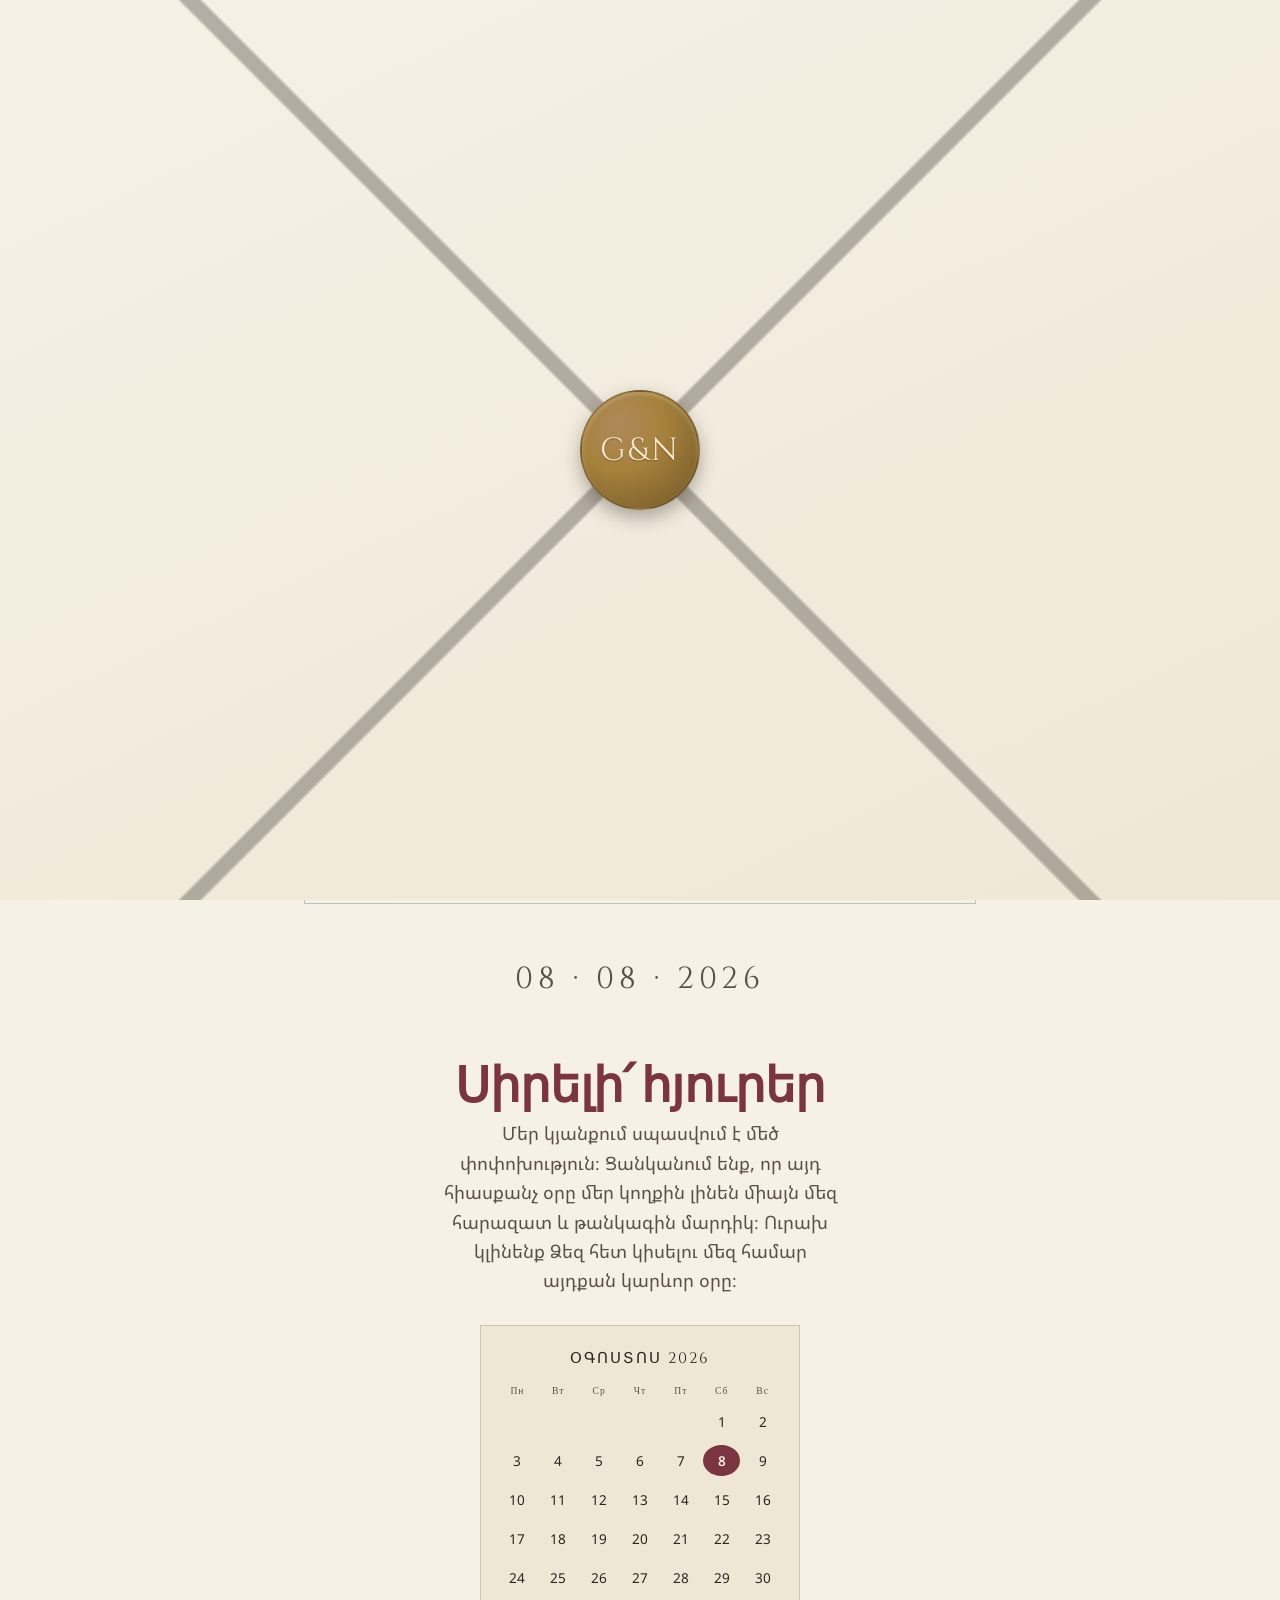
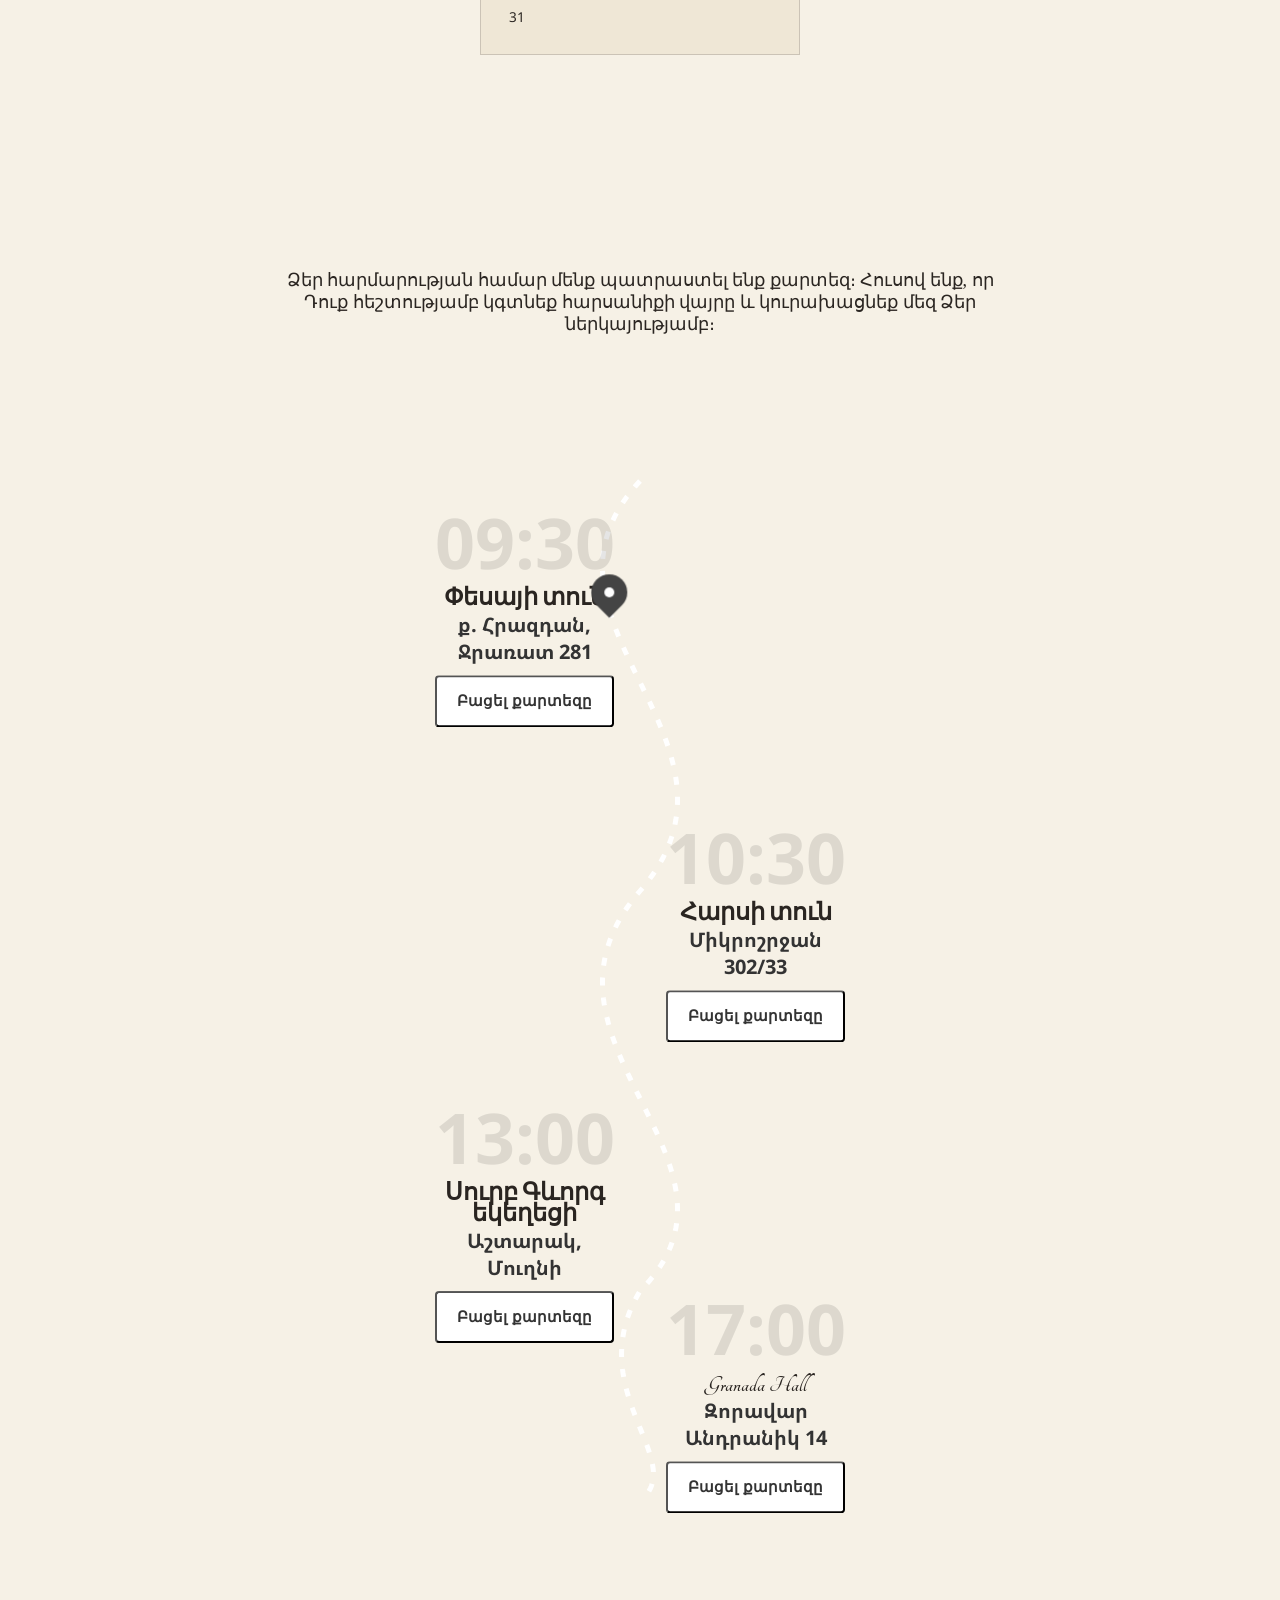
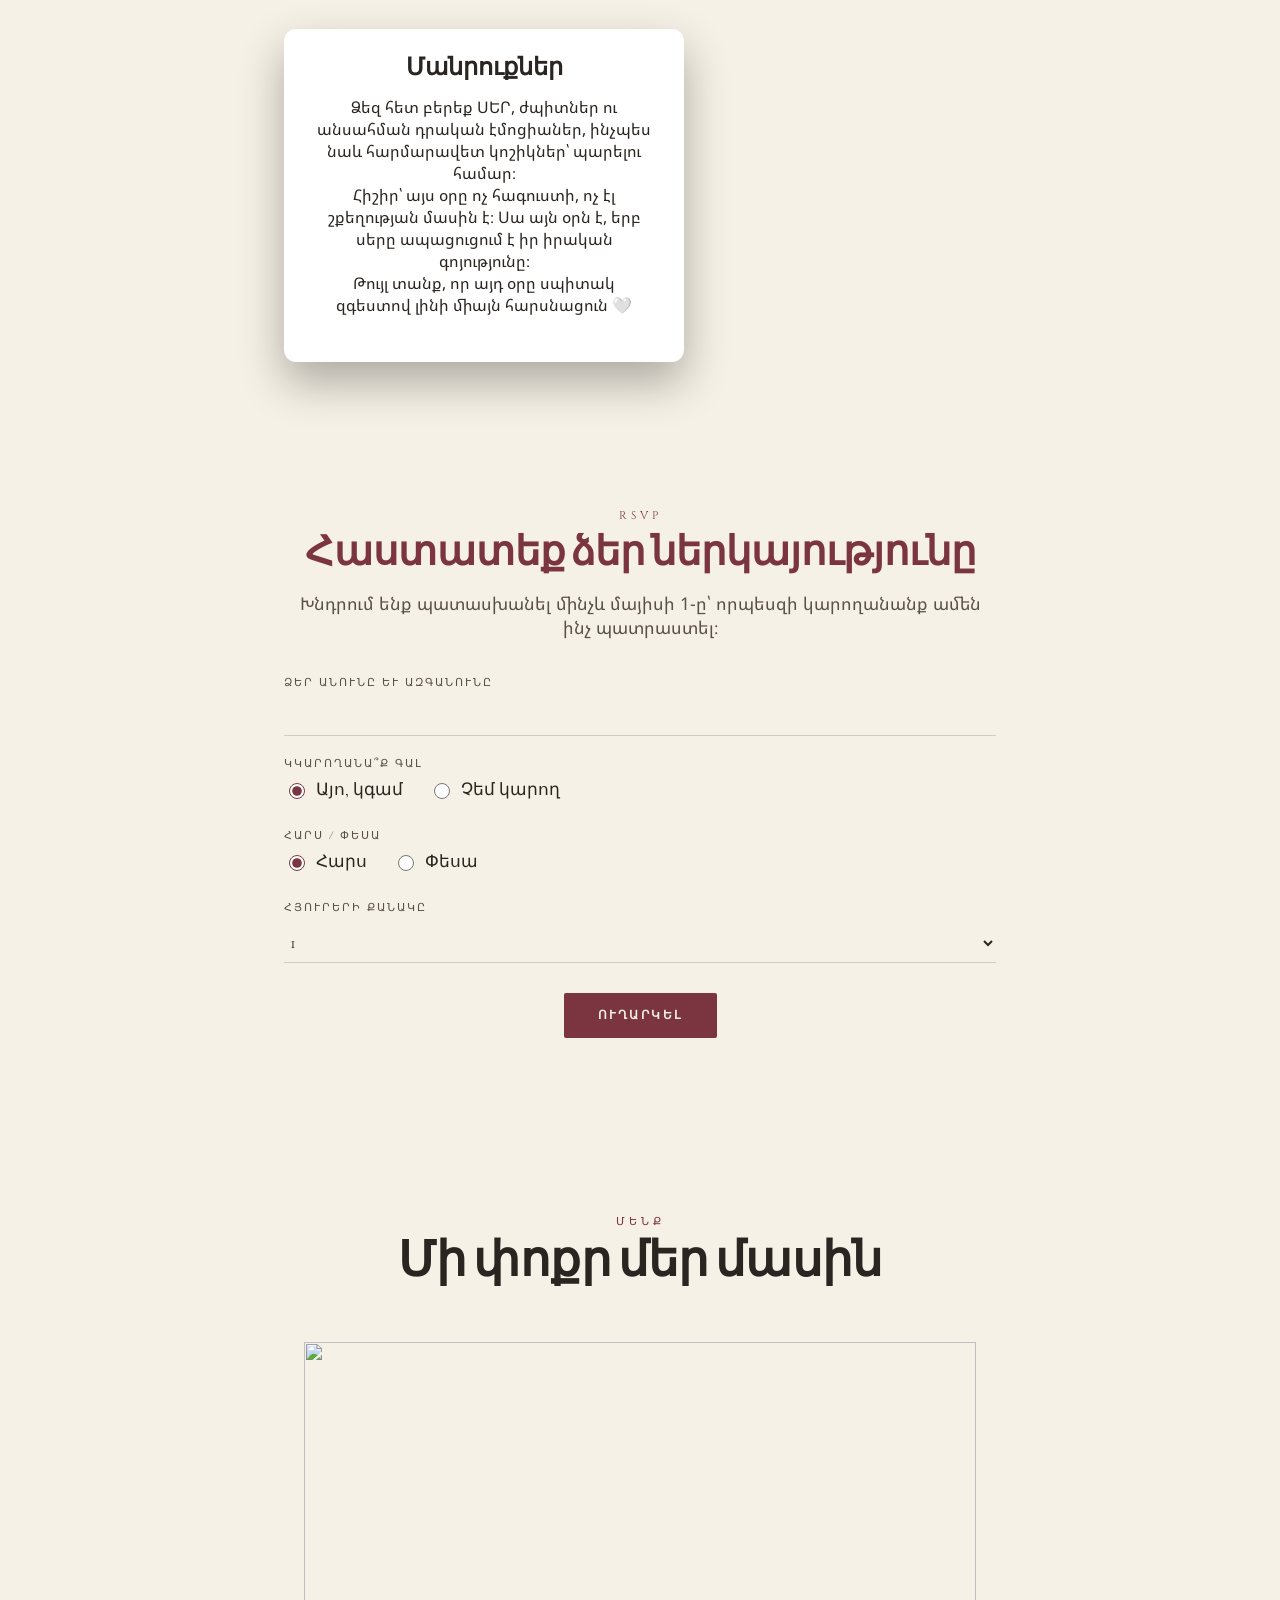
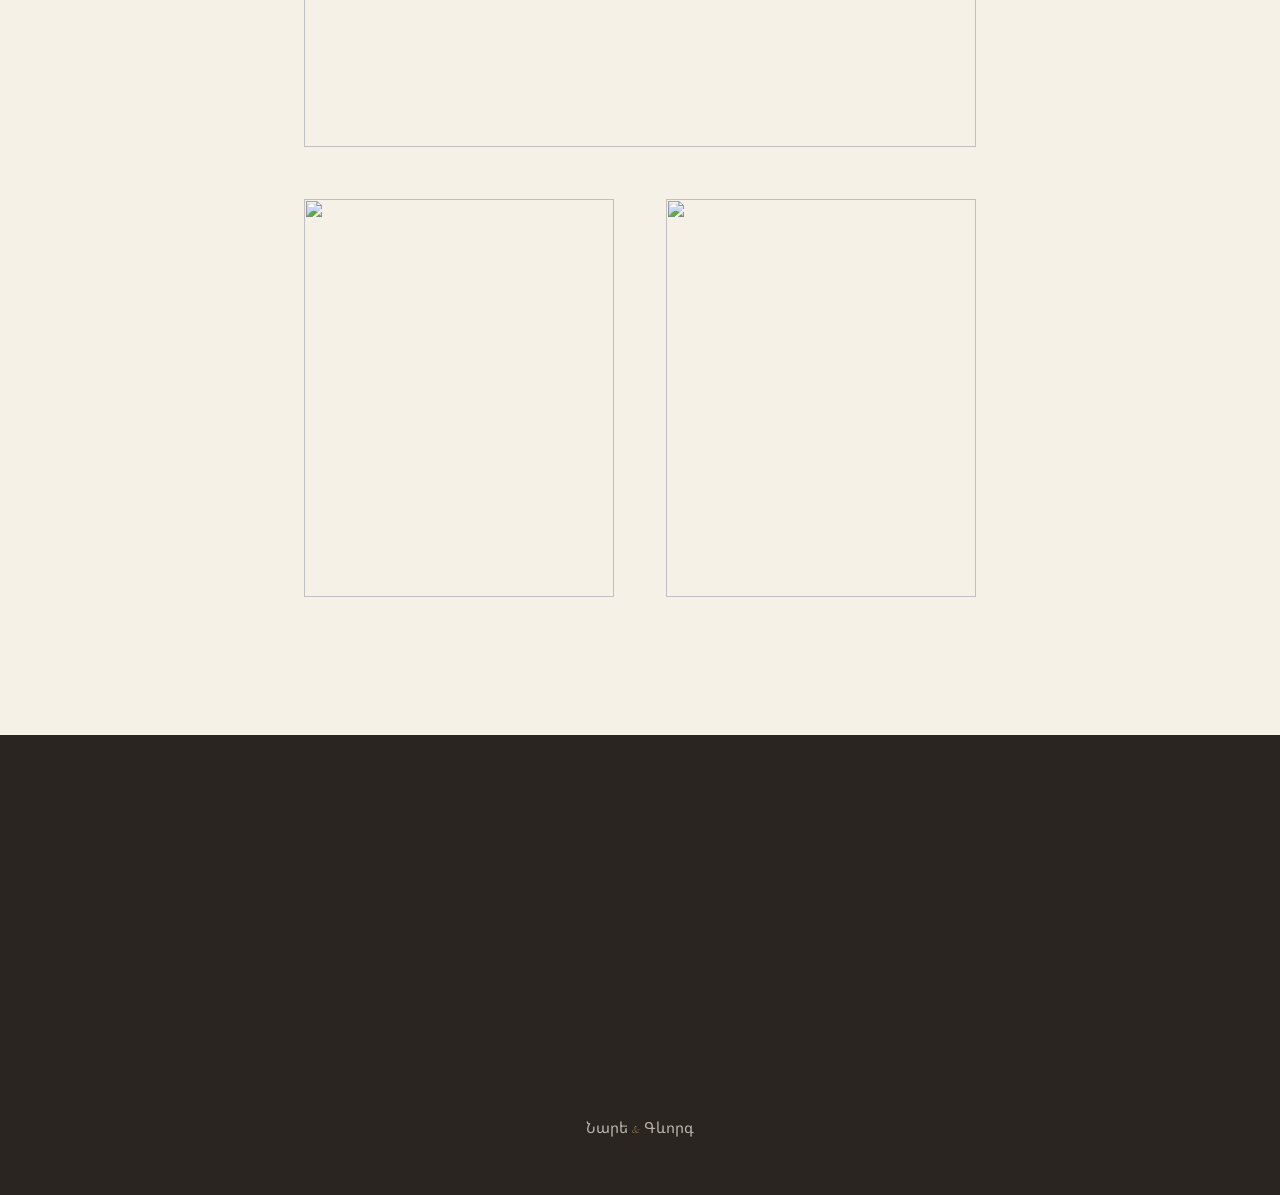
==== commit 3e3a673a: "Update index.html" ====
--- a/index.html
+++ b/index.html
@@ -155,9 +155,9 @@
   <section class="custom-popup">
     <div class="popup-window">
       <h2>Մանրուքներ</h2>
-      <p>Ձեզ հետ բերեք ՍԵՐ, ժպիտներ ու անսահման դրական էմոցիաներ, ինչպես նաև հարմարավետ կոշիկներ՝ պարելու համար։
-
-        Հիշիր՝ այս օրը ոչ հագուստի, ոչ էլ շքեղության մասին է։ Սա այն օրն է, երբ սերը ապացուցում է իր իրական գոյությունը։
+      <p>Ձեզ հետ բերեք ՍԵՐ, ժպիտներ ու անսահման դրական էմոցիաներ, ինչպես նաև հարմարավետ կոշիկներ՝ պարելու համար։<br>
+
+        Հիշիր՝ այս օրը ոչ հագուստի, ոչ էլ շքեղության մասին է։ Սա այն օրն է, երբ սերը ապացուցում է իր իրական գոյությունը։</br>
 
         Թույլ տանք, որ այդ օրը սպիտակ զգեստով լինի միայն հարսնացուն 🤍</p>
     </div>
@@ -317,4 +317,4 @@
 
 </body>
 
-</html>+</html>
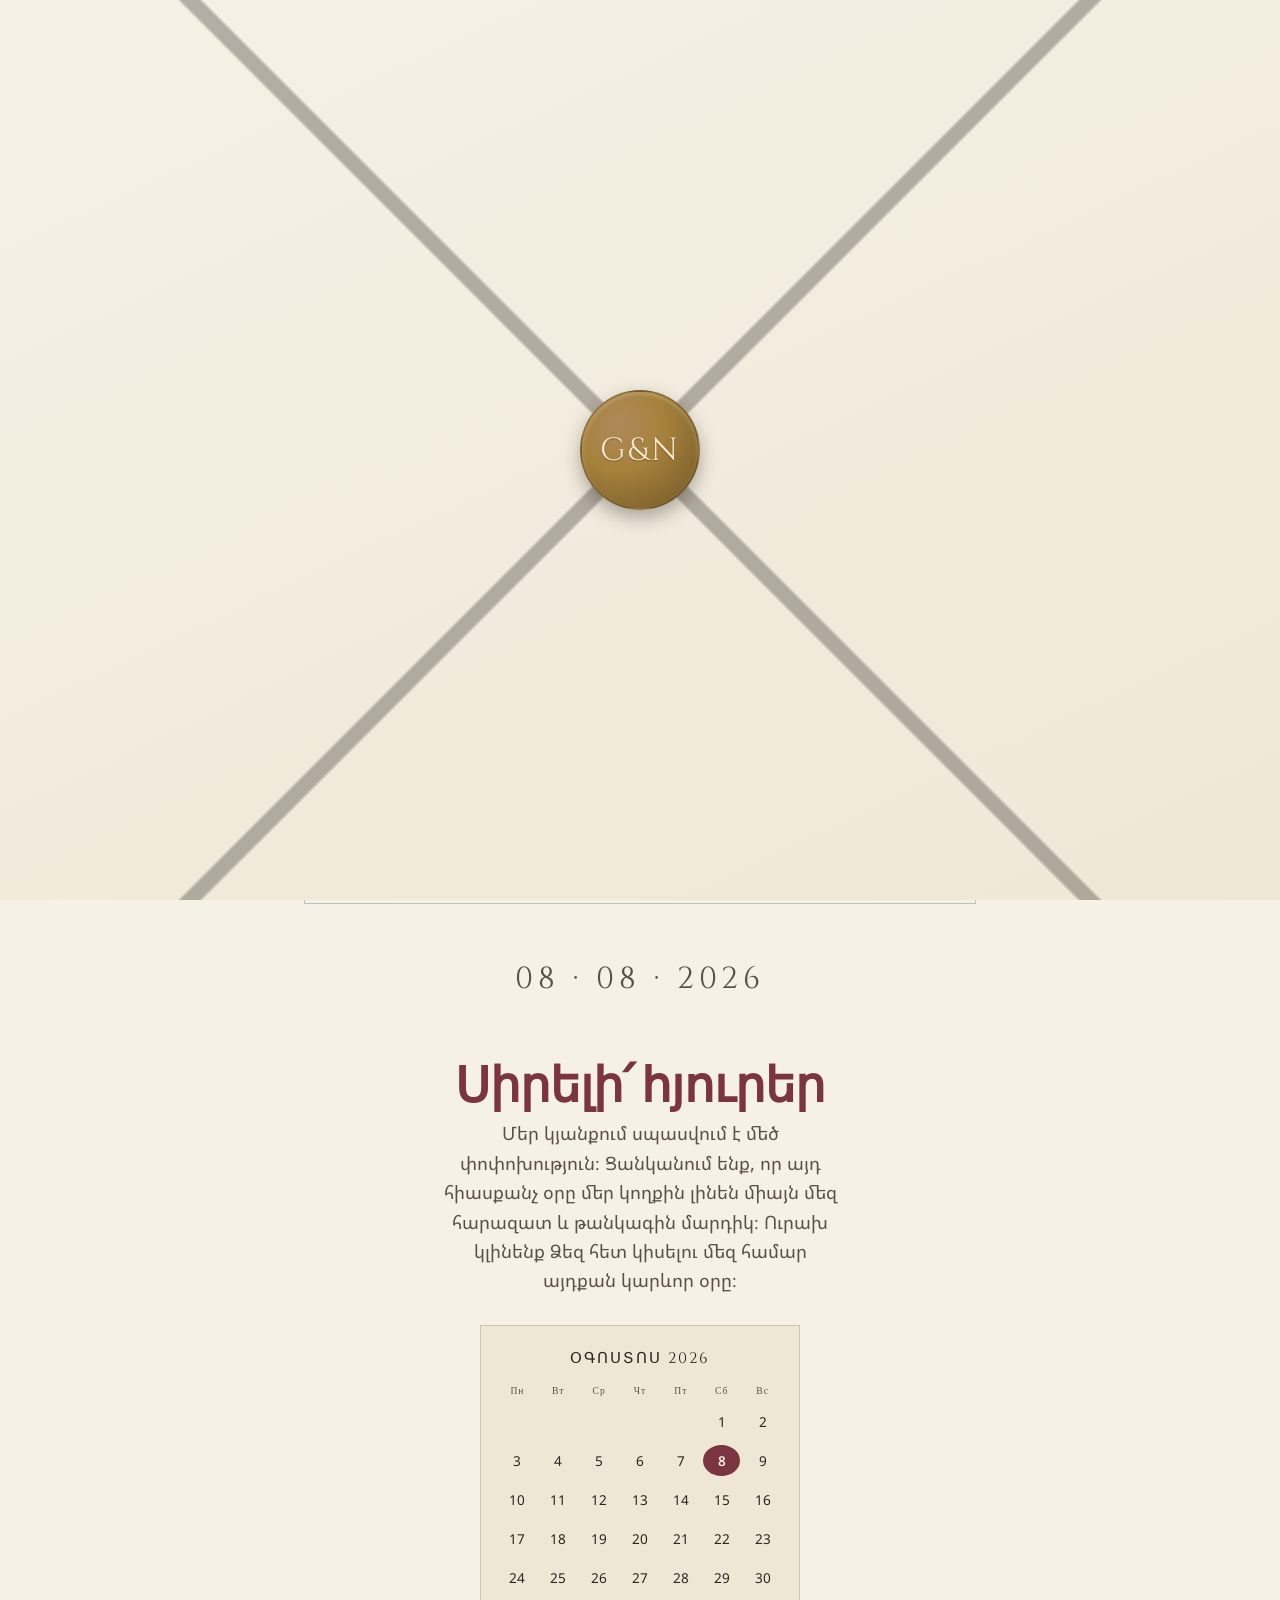
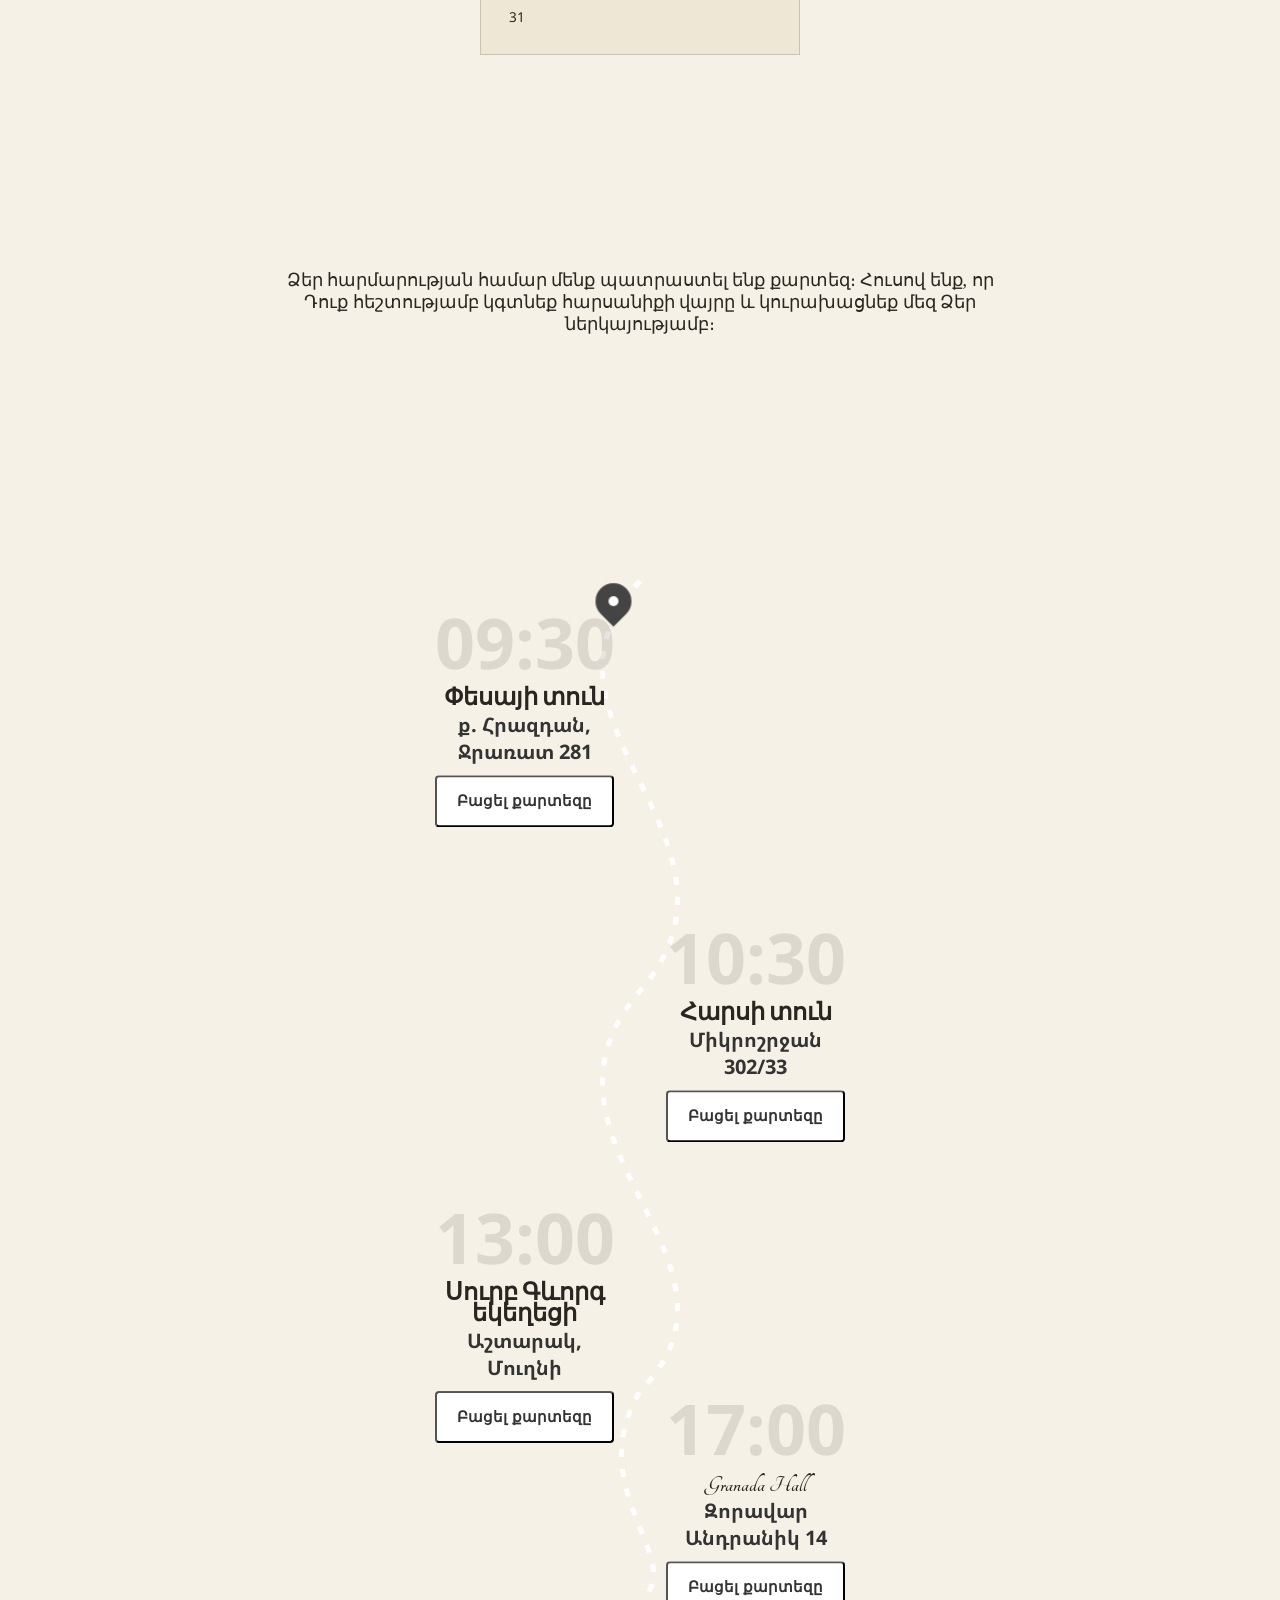
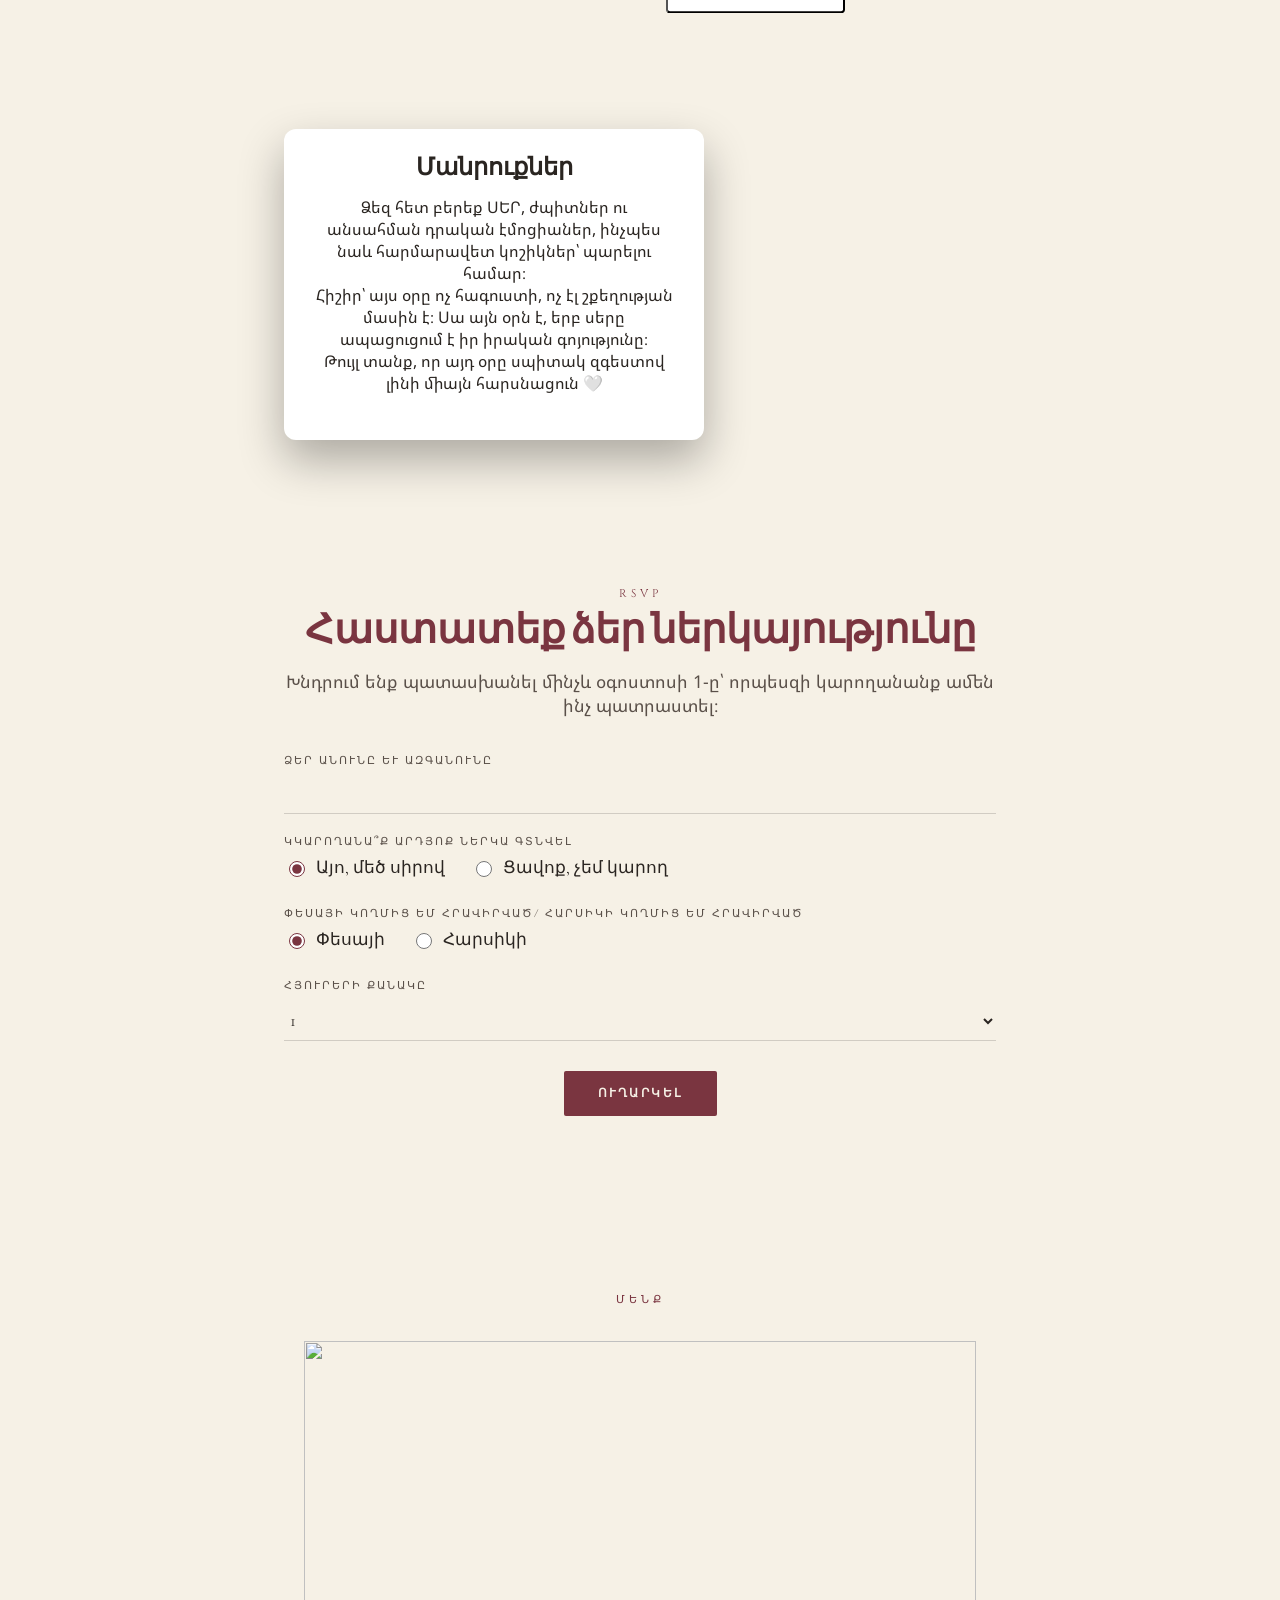
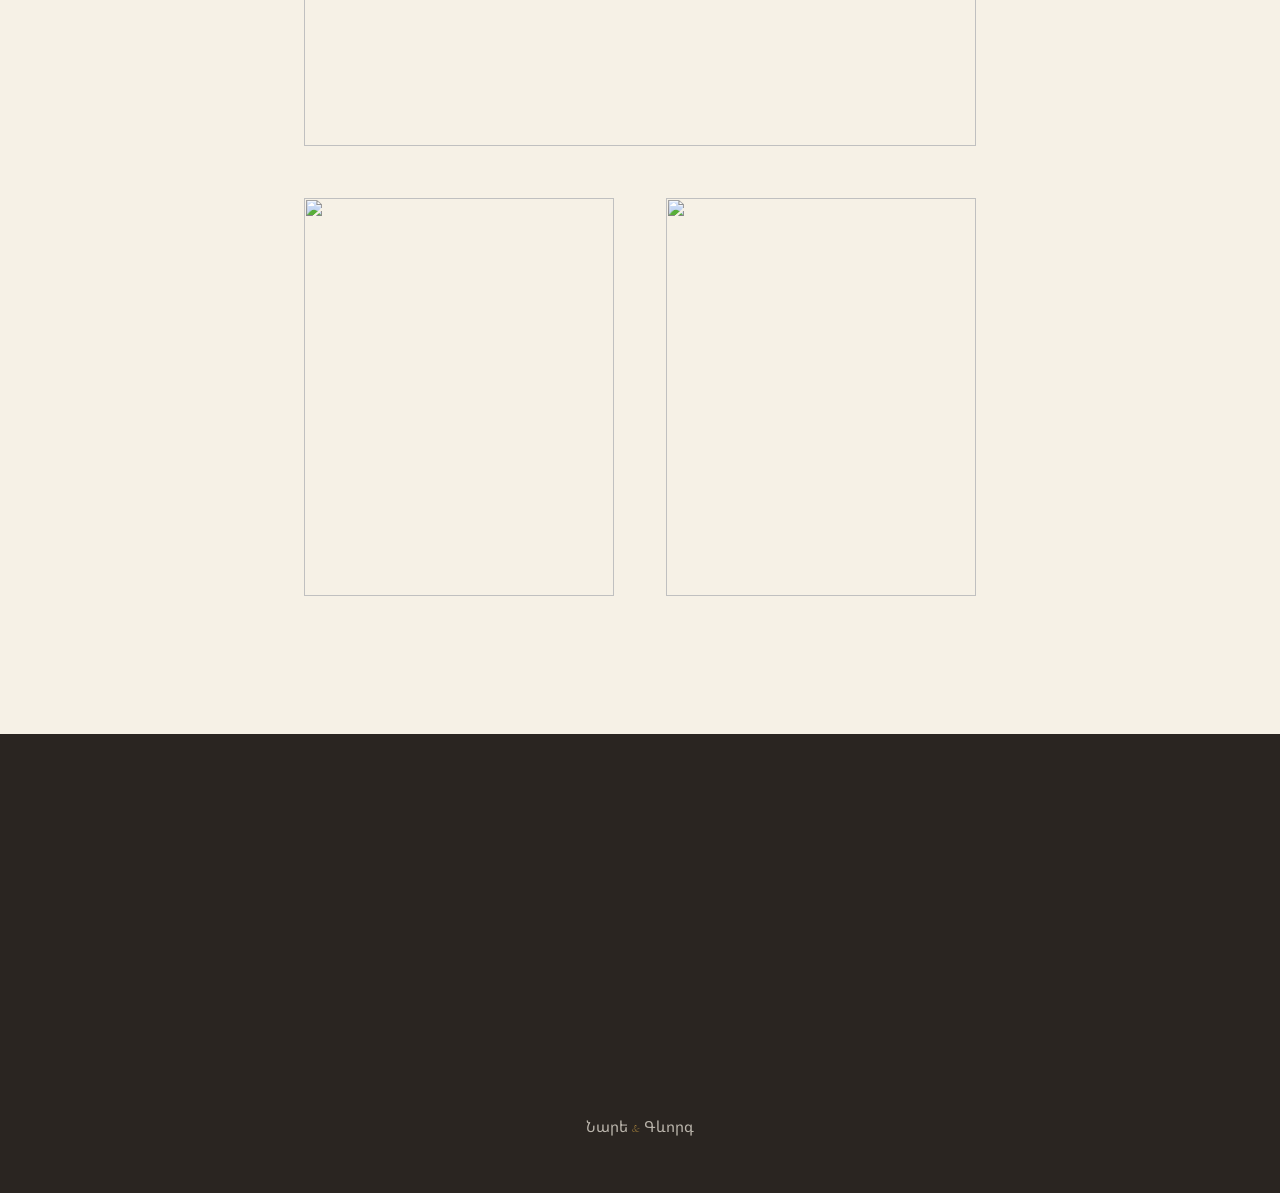
==== commit 16c2c52d: "Update index.html" ====
--- a/index.html
+++ b/index.html
@@ -171,7 +171,7 @@
     <h2 class="block">Հաստատեք ձեր ներկայությունը</h2>
 
     <p class="sub block">
-      Խնդրում ենք պատասխանել մինչև մայիսի 1-ը՝ որպեսզի կարողանանք ամեն ինչ պատրաստել։
+      Խնդրում ենք պատասխանել մինչև օգոստոսի 1-ը՝ որպեսզի կարողանանք ամեն ինչ պատրաստել։
     </p>
 
     <form id="rsvpForm" class="block">
@@ -183,18 +183,18 @@
 
 
       <div>
-        <label>Կկարողանա՞ք գալ</label>
+        <label>Կկարողանա՞ք արդյոք ներկա գտնվել</label>
 
         <div class="radio-row">
 
           <label>
             <input type="radio" name="attend" value="yes" checked>
-            Այո, կգամ
+            Այո, մեծ սիրով
           </label>
 
           <label>
             <input type="radio" name="attend" value="no">
-            Չեմ կարող
+           Ցավոք, չեմ կարող  
           </label>
 
         </div>
@@ -204,18 +204,18 @@
 
       <div>
 
-        <label>Հարս / Փեսա</label>
+        <label> Փեսայի կողմից եմ հրավիրված/ Հարսիկի կողմից եմ հրավիրված</label>
 
         <div class="radio-row">
 
           <label>
             <input type="radio" name="side" value="hars" checked>
-            Հարս
+            Փեսայի
           </label>
 
           <label>
             <input type="radio" name="side" value="pesa">
-            Փեսա
+            Հարսիկի
           </label>
 
         </div>
@@ -260,10 +260,6 @@
   <section id="gallery" class="reveal">
 
     <div class="eyebrow">Մենք</div>
-
-    <h2>Մի փոքր մեր մասին</h2>
-
-
     <div class="gallery-grid">
 
       <div class="photo-slot">
--- a/style.css
+++ b/style.css
@@ -623,8 +623,8 @@
   }
 
   .textt {
-      margin-top: -100px;
-      display: block;
+      position: relative;
+      top: -100px;
   }
 
   
@@ -693,9 +693,9 @@
   background: #fff;
   padding: 30px;
   border-radius: 12px;
-  max-width: 400px;
-  width: 90%;
+  max-width: 420px;
+  width: 100%;
   box-shadow: 0 20px 45px rgba(0,0,0,0.3);
   text-align: center;
   align-items: center;
-}+}
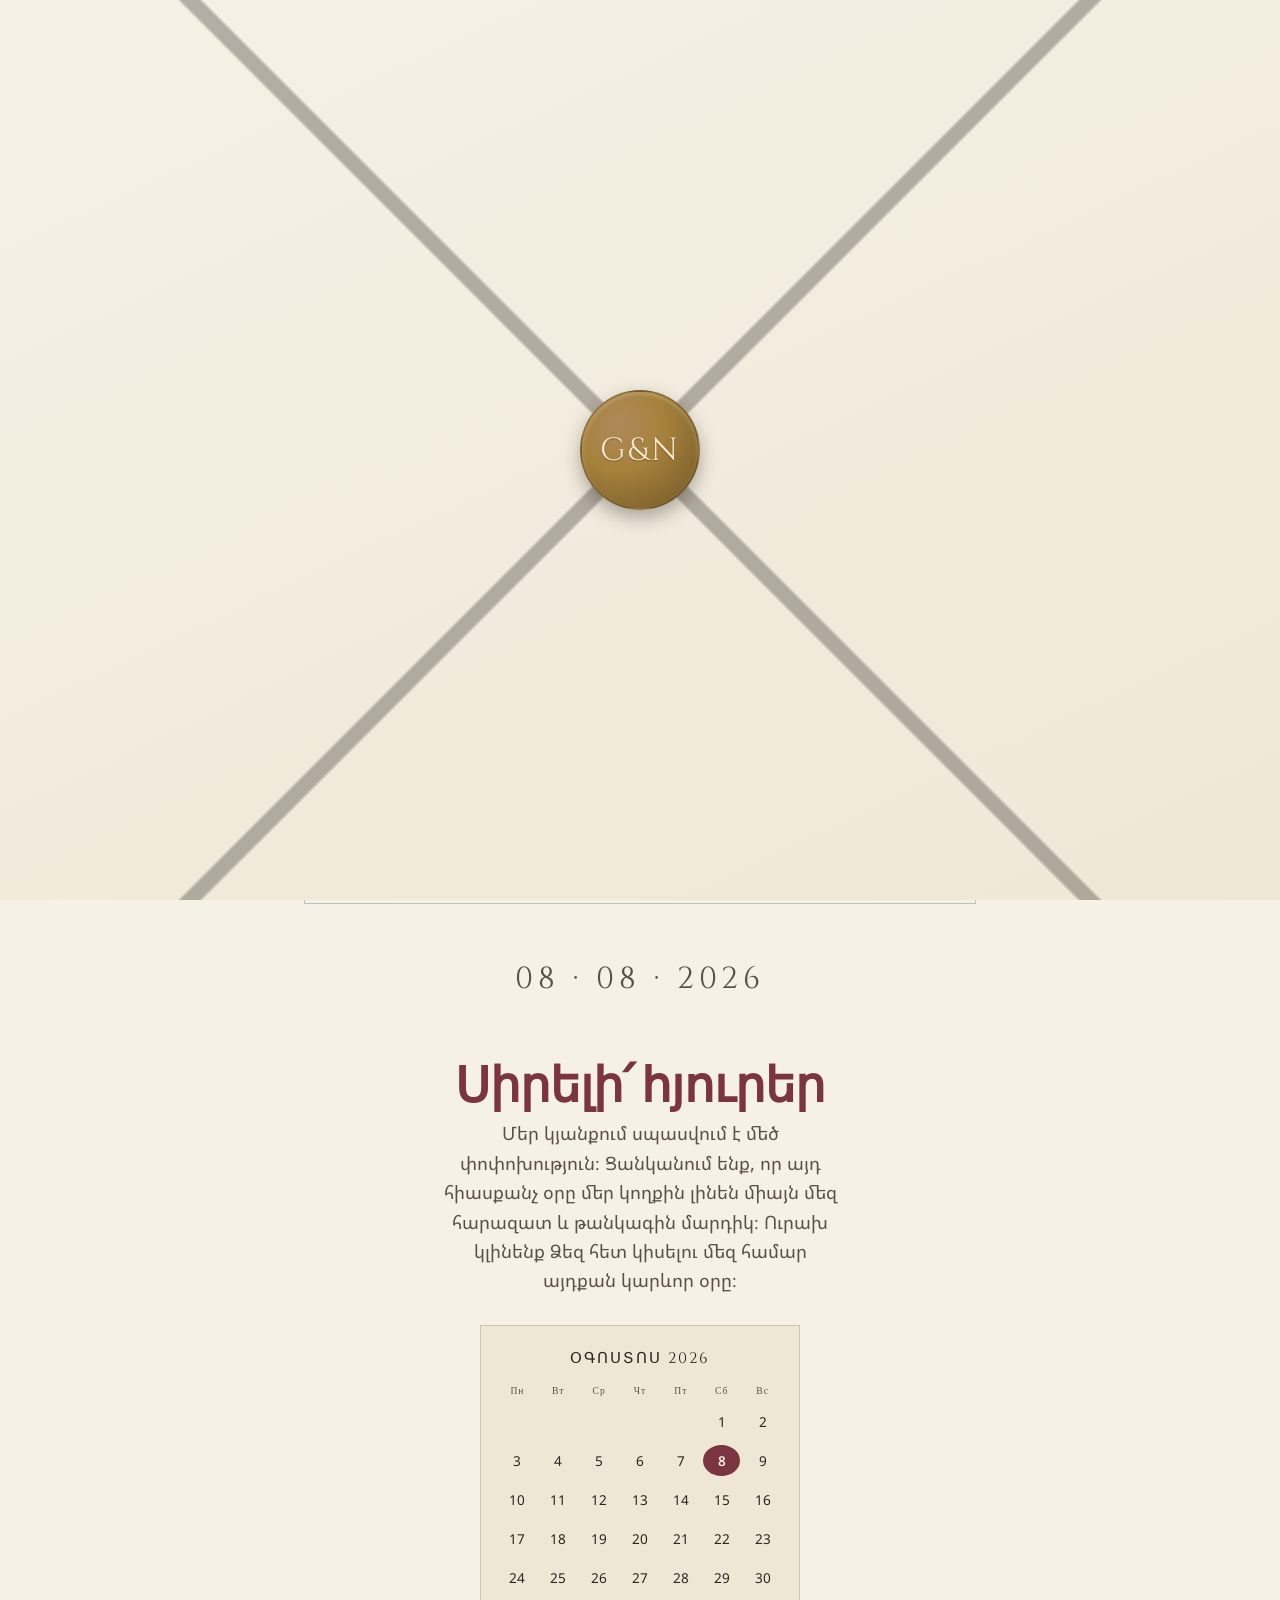
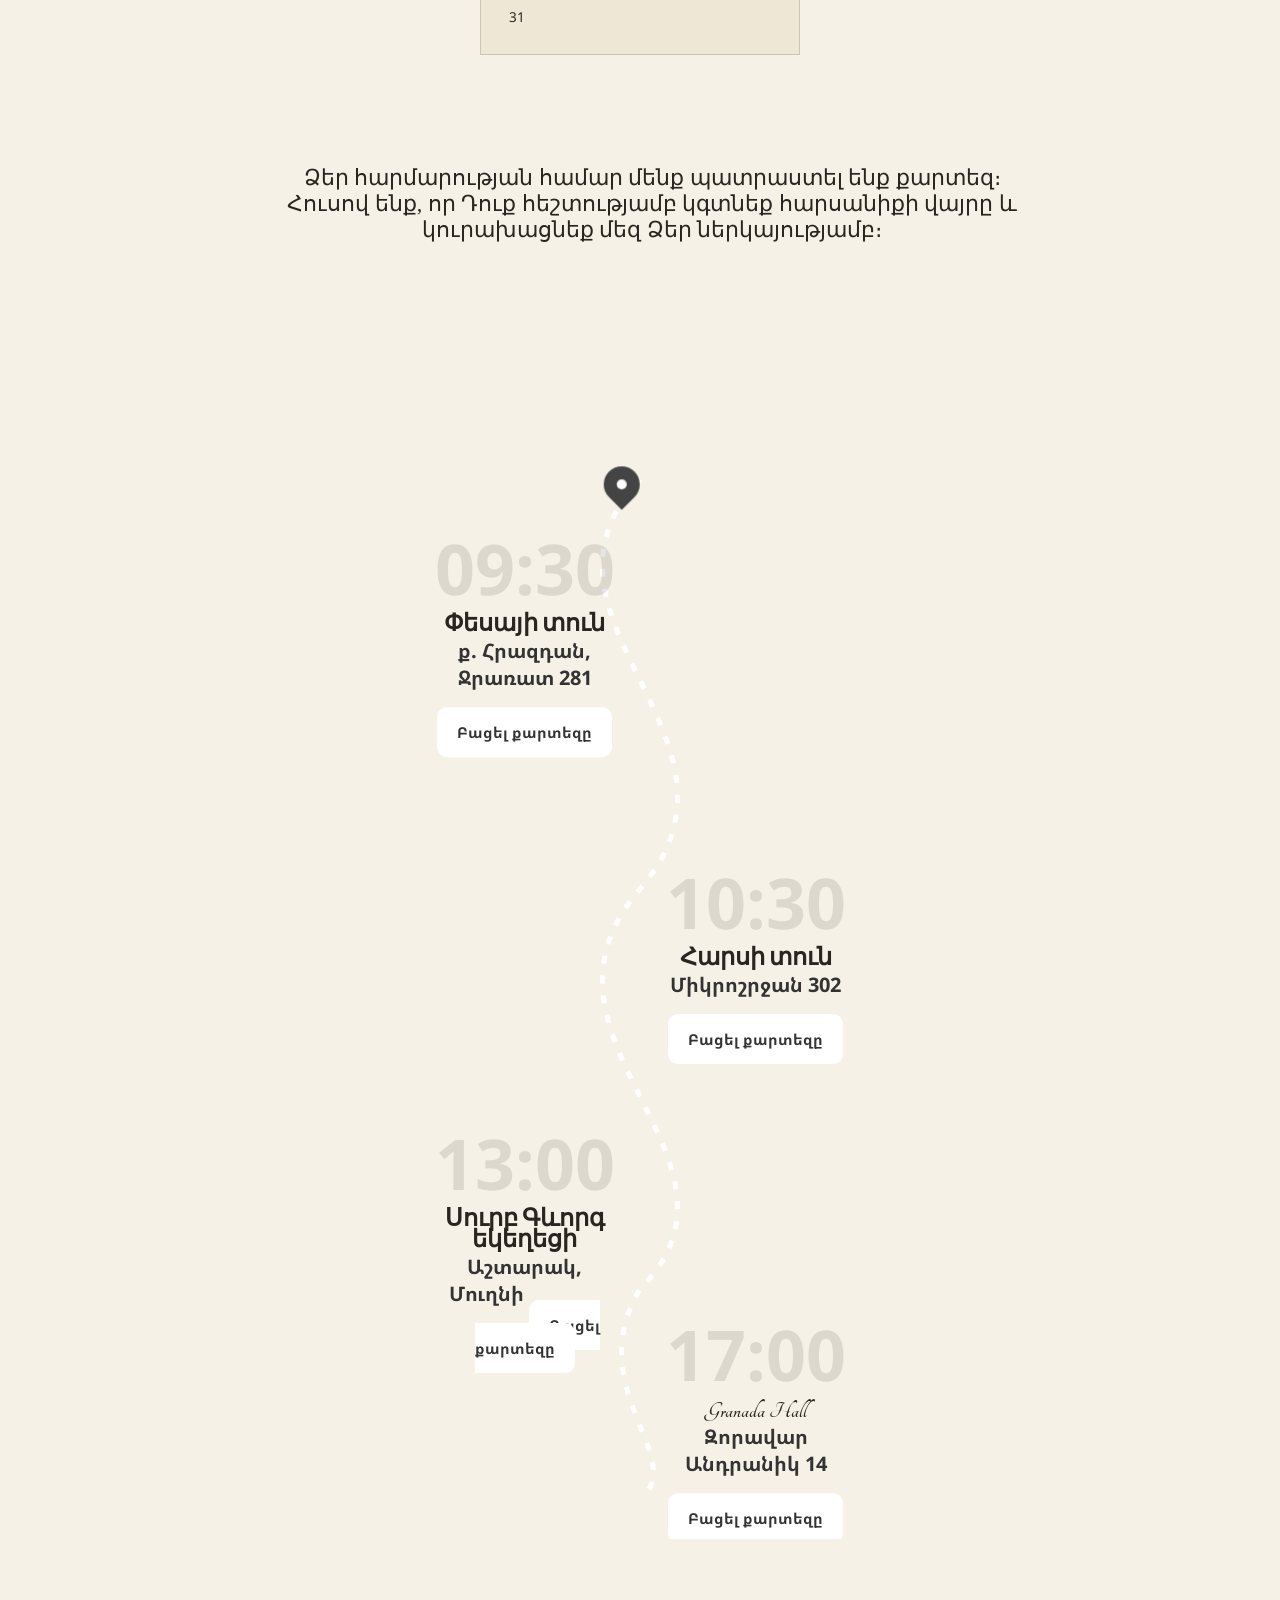
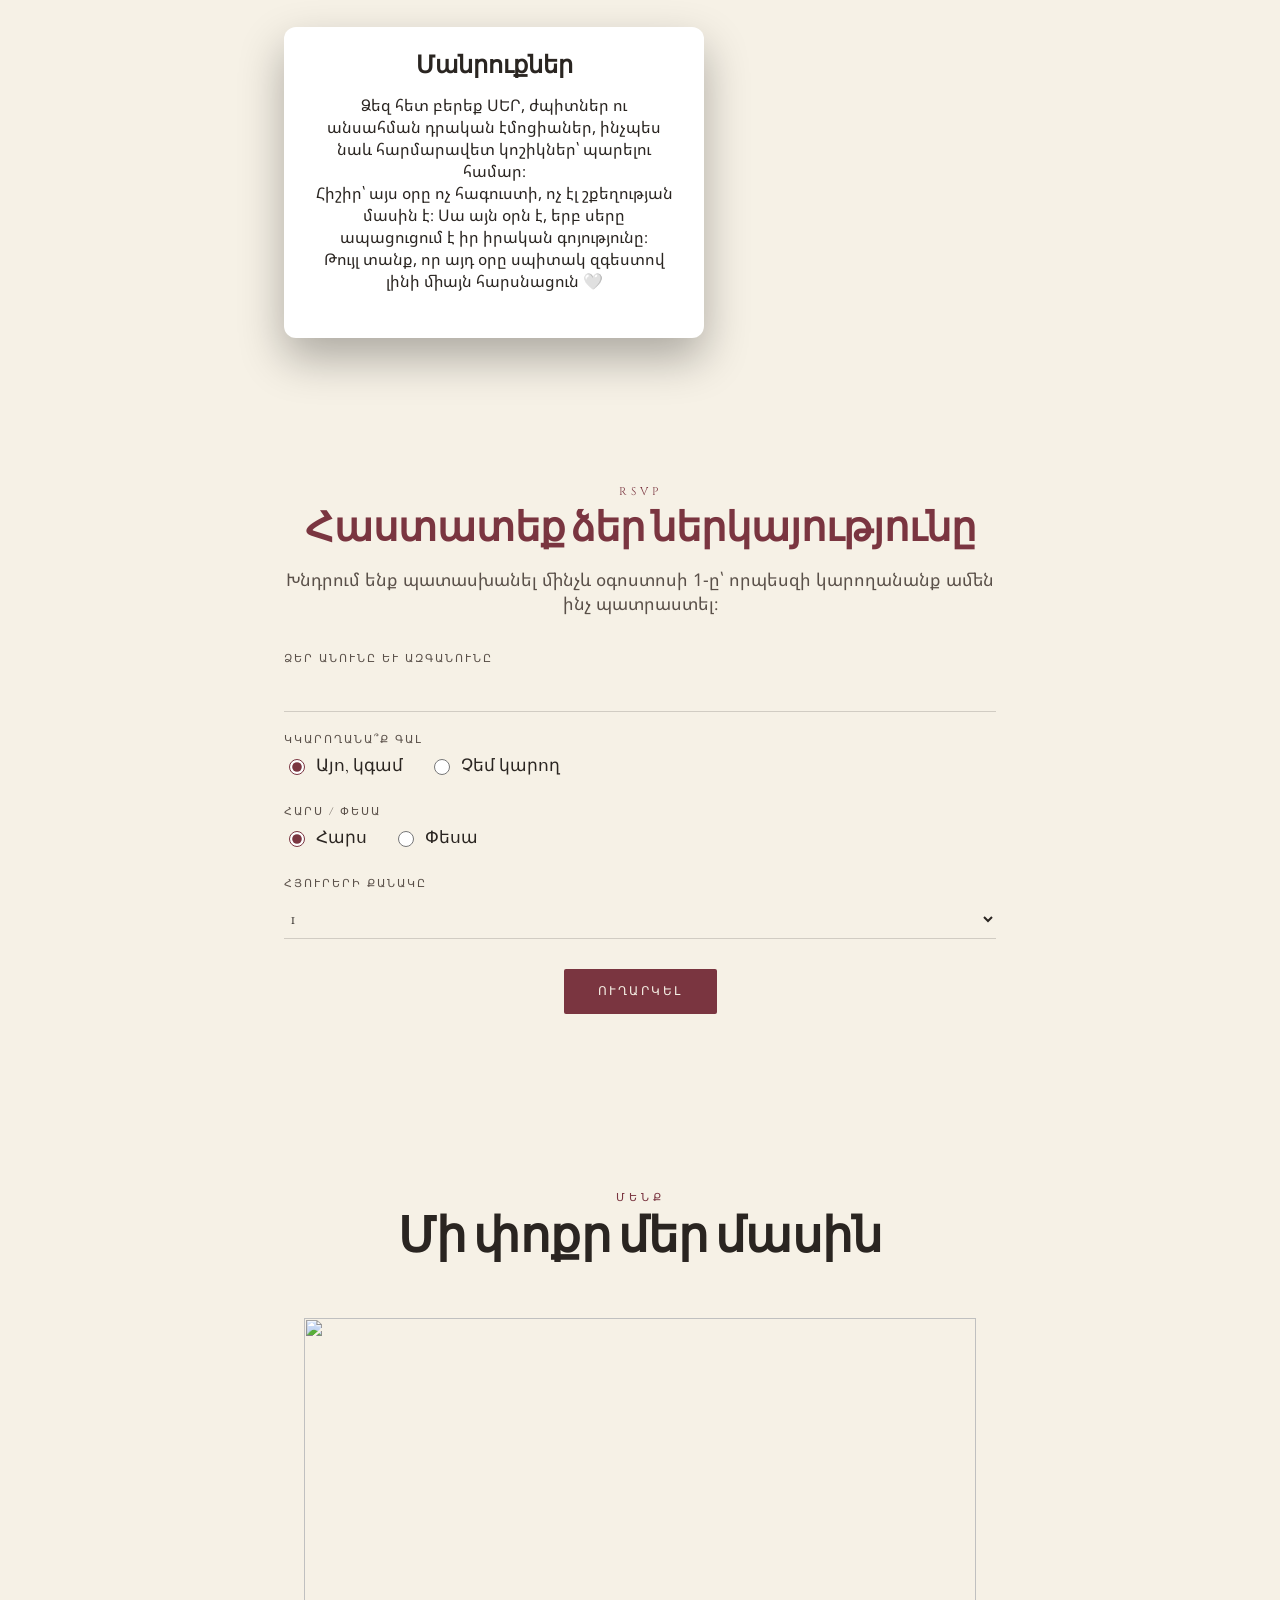
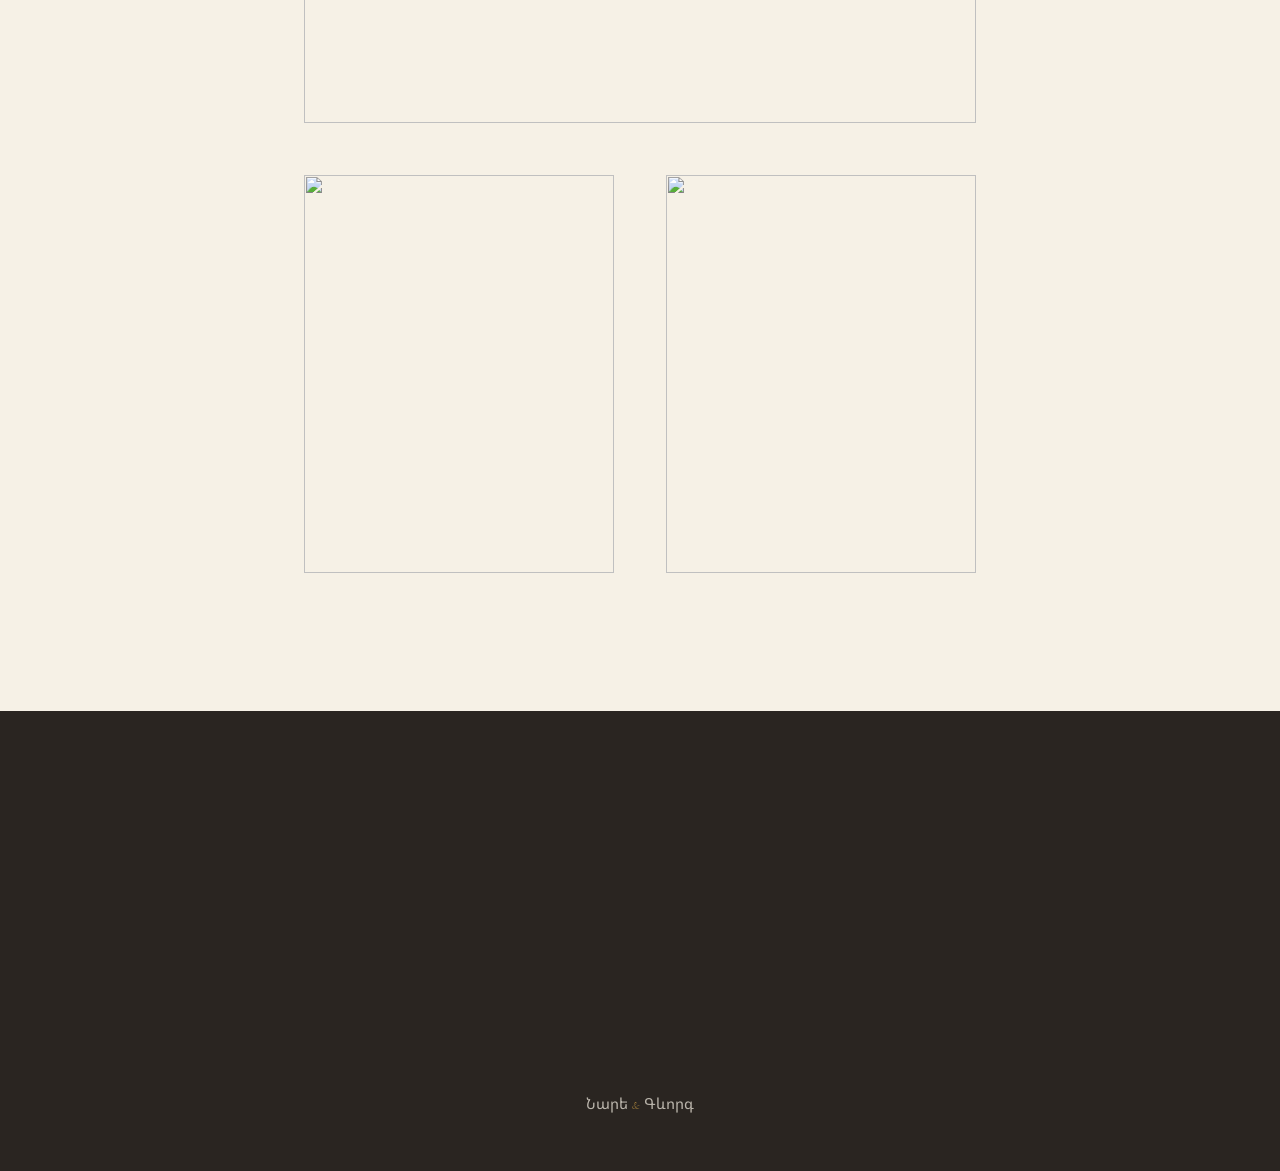
==== commit 8ea95403: "Add files via upload" ====
--- a/index.html
+++ b/index.html
@@ -61,7 +61,7 @@
   <section id="text" class="textt">
     <div class="Text">
       <p>
-        Ձեր հարմարության համար մենք պատրաստել ենք քարտեզ։ Հուսով ենք, որ Դուք հեշտությամբ կգտնեք հարսանիքի վայրը և
+        Ձեր հարմարության համար մենք պատրաստել ենք քարտեզ։ <br>Հուսով ենք, որ Դուք հեշտությամբ կգտնեք հարսանիքի վայրը և
         կուրախացնեք մեզ Ձեր ներկայությամբ։
       </p>
     </div>
@@ -95,9 +95,7 @@
         Ջրառատ 281
       </strong>
 
-      <button onclick="openTaxi('40.4953','44.8047')">
-        Բացել քարտեզը
-      </button>
+      <a href="https://yandex.ru/maps/-/CTFRvSNJ" class="button">Բացել քարտեզը</a>
 
     </div>
 
@@ -109,11 +107,9 @@
 
       <h2>Հարսի տուն</h2>
 
-      <strong>Միկրոշրջան 302/33</strong>
-
-      <button onclick="openTaxi('40.54591','40.76975')">
-        Բացել քարտեզը
-      </button>
+      <strong>Միկրոշրջան 302</strong>
+
+      <a href="https://yandex.ru/maps/-/CTFC7I0x" class="button">Բացել քարտեզը</a>
 
     </div>
     <div class="event left" data-pos=".65">
@@ -127,9 +123,7 @@
         Մուղնի
       </strong>
 
-      <button onclick="openTaxi('40.31498','44.37167')">
-        Բացել քարտեզը
-      </button>
+      <a href="https://yandex.ru/maps/-/CTFC7VLz" class="button">Բացել քարտեզը</a>
 
     </div>
 
@@ -144,9 +138,7 @@
 
       <strong>Զորավար Անդրանիկ 14</strong>
 
-      <button onclick="openTaxi('40.4967','44.7648')">
-        Բացել քարտեզը
-      </button>
+      <a href="https://yandex.ru/maps/-/CTFGAUM7" class="button">Բացել քարտեզը</a>
 
     </div>
 
@@ -183,18 +175,18 @@
 
 
       <div>
-        <label>Կկարողանա՞ք արդյոք ներկա գտնվել</label>
+        <label>Կկարողանա՞ք գալ</label>
 
         <div class="radio-row">
 
           <label>
             <input type="radio" name="attend" value="yes" checked>
-            Այո, մեծ սիրով
+            Այո, կգամ
           </label>
 
           <label>
             <input type="radio" name="attend" value="no">
-           Ցավոք, չեմ կարող  
+            Չեմ կարող
           </label>
 
         </div>
@@ -204,18 +196,18 @@
 
       <div>
 
-        <label> Փեսայի կողմից եմ հրավիրված/ Հարսիկի կողմից եմ հրավիրված</label>
+        <label>Հարս / Փեսա</label>
 
         <div class="radio-row">
 
           <label>
             <input type="radio" name="side" value="hars" checked>
-            Փեսայի
+            Հարս
           </label>
 
           <label>
             <input type="radio" name="side" value="pesa">
-            Հարսիկի
+            Փեսա
           </label>
 
         </div>
@@ -260,6 +252,10 @@
   <section id="gallery" class="reveal">
 
     <div class="eyebrow">Մենք</div>
+
+    <h2>Մի փոքր մեր մասին</h2>
+
+
     <div class="gallery-grid">
 
       <div class="photo-slot">
@@ -313,4 +309,4 @@
 
 </body>
 
-</html>
+</html>
--- a/style.css
+++ b/style.css
@@ -616,26 +616,24 @@
   }
 
   .Text {
-      font-size: 18px;
+      font-size: 22px;
       text-align: center;
       align-items: center;
       font-family: cursive;
-  }
-
-  .textt {
-      position: relative;
-      top: -100px;
-  }
-
+      position: absolute;
+      top: -120px;
+  }
   
-  button {
-    margin-top: 10px;
+  .button {
     background: white;
     padding: 15px 20px;
     font-size: 15px;
     font-weight: 700;
     color: #333;
-    border-radius: 4px;
+    border-radius: 10px;
+    text-decoration: none;
+    position: relative;
+    top: 30px;
   }
 
   .time {
@@ -650,22 +648,6 @@
     color: #333;
     margin-bottom: 10px;
   }
-
-  #love-animation {
-    width: 100%;
-    height: 500px;
-    overflow: hidden;
-}
-
-/* ---------- LOVE ---------- */
-#loveCanvas {
-    width: 100%;
-    height: 100%;
-}
-
-#loveCanvas canvas {
-    display: block;
-}
 
 .reveal {
     position: relative;
@@ -698,4 +680,4 @@
   box-shadow: 0 20px 45px rgba(0,0,0,0.3);
   text-align: center;
   align-items: center;
-}
+}
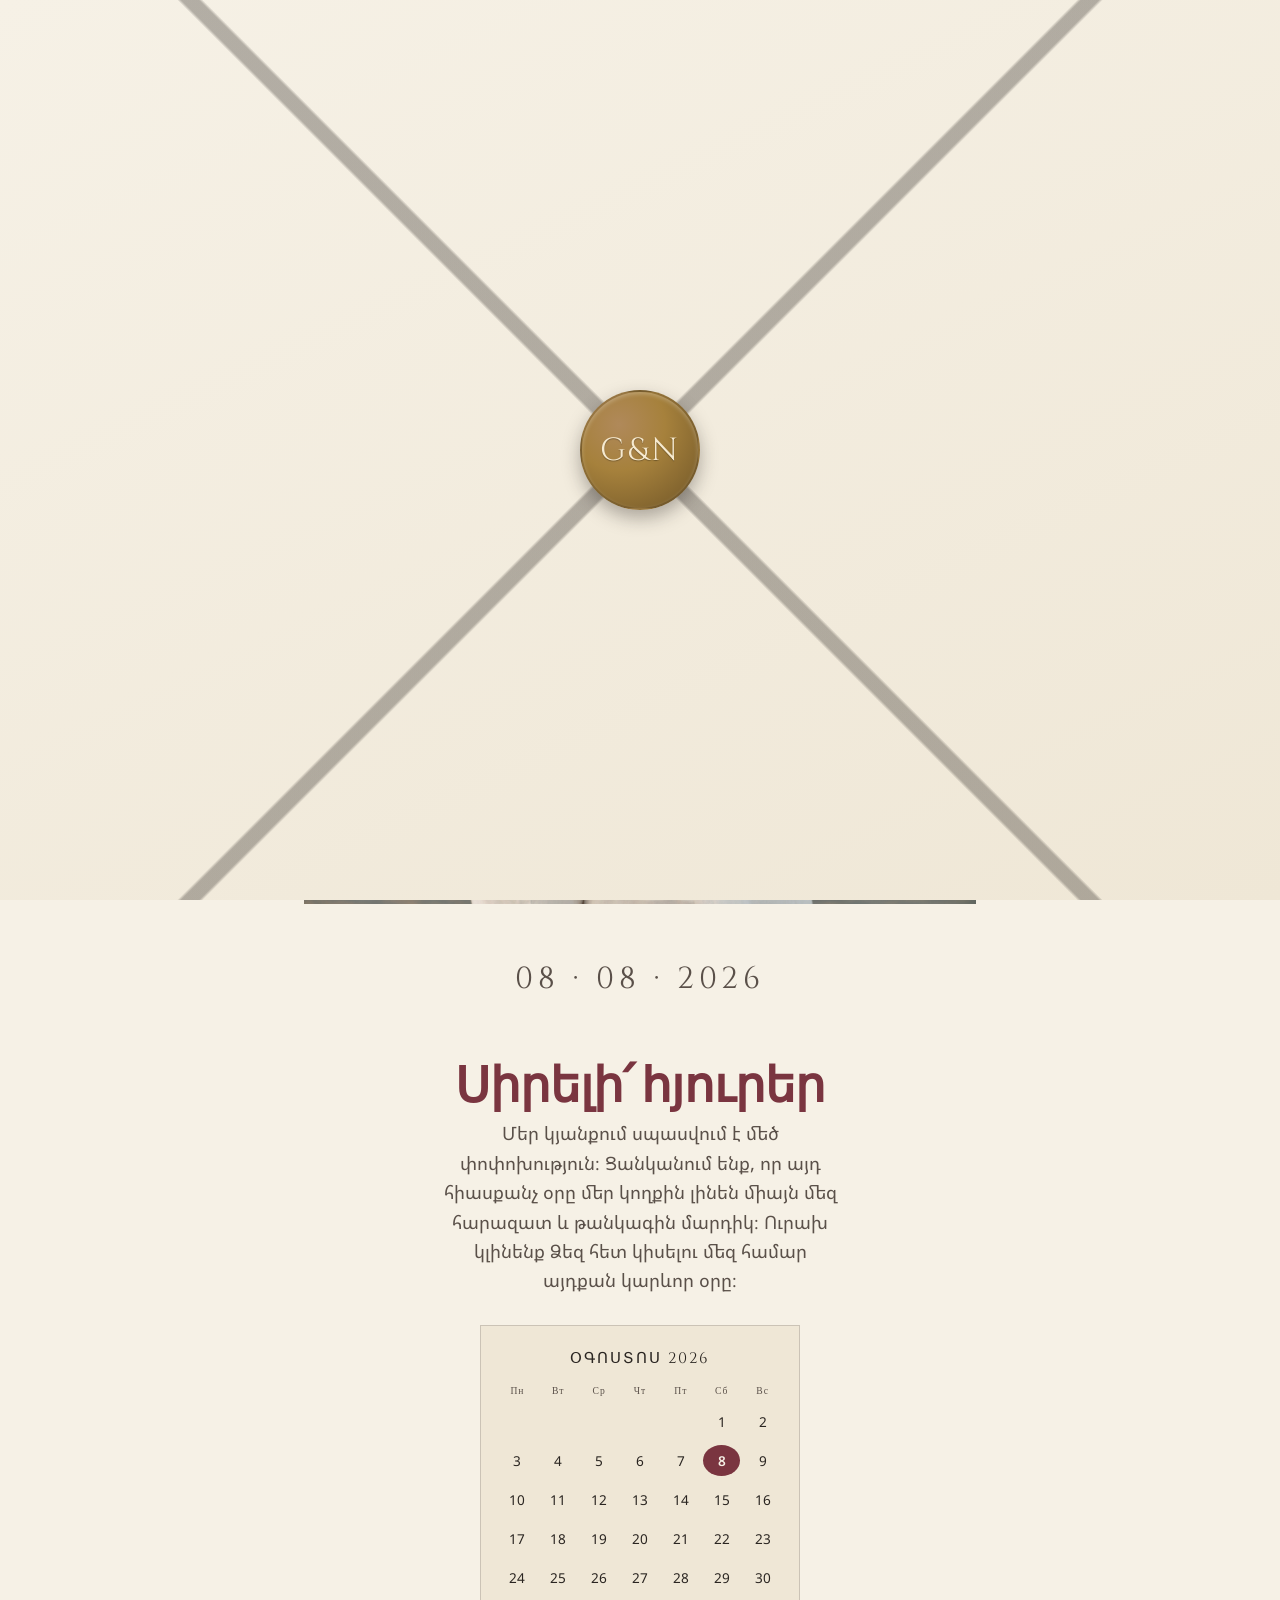
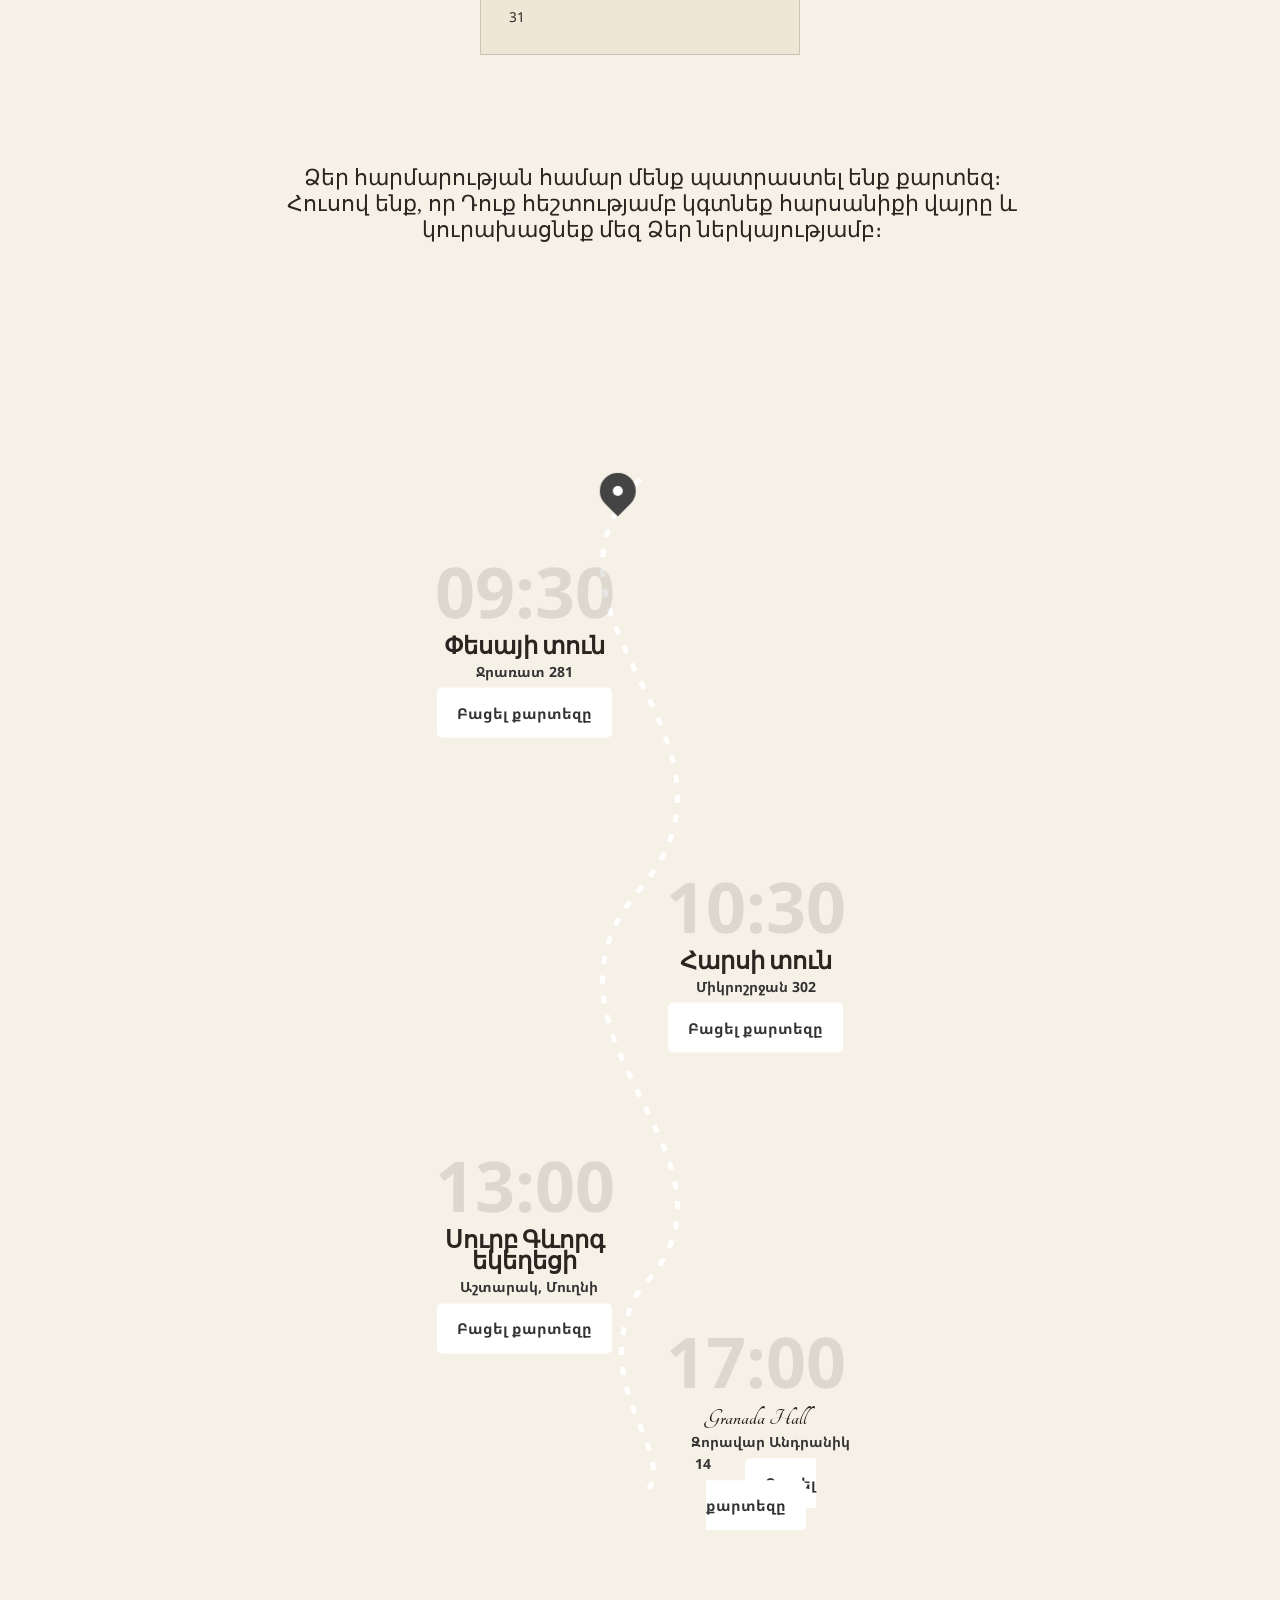
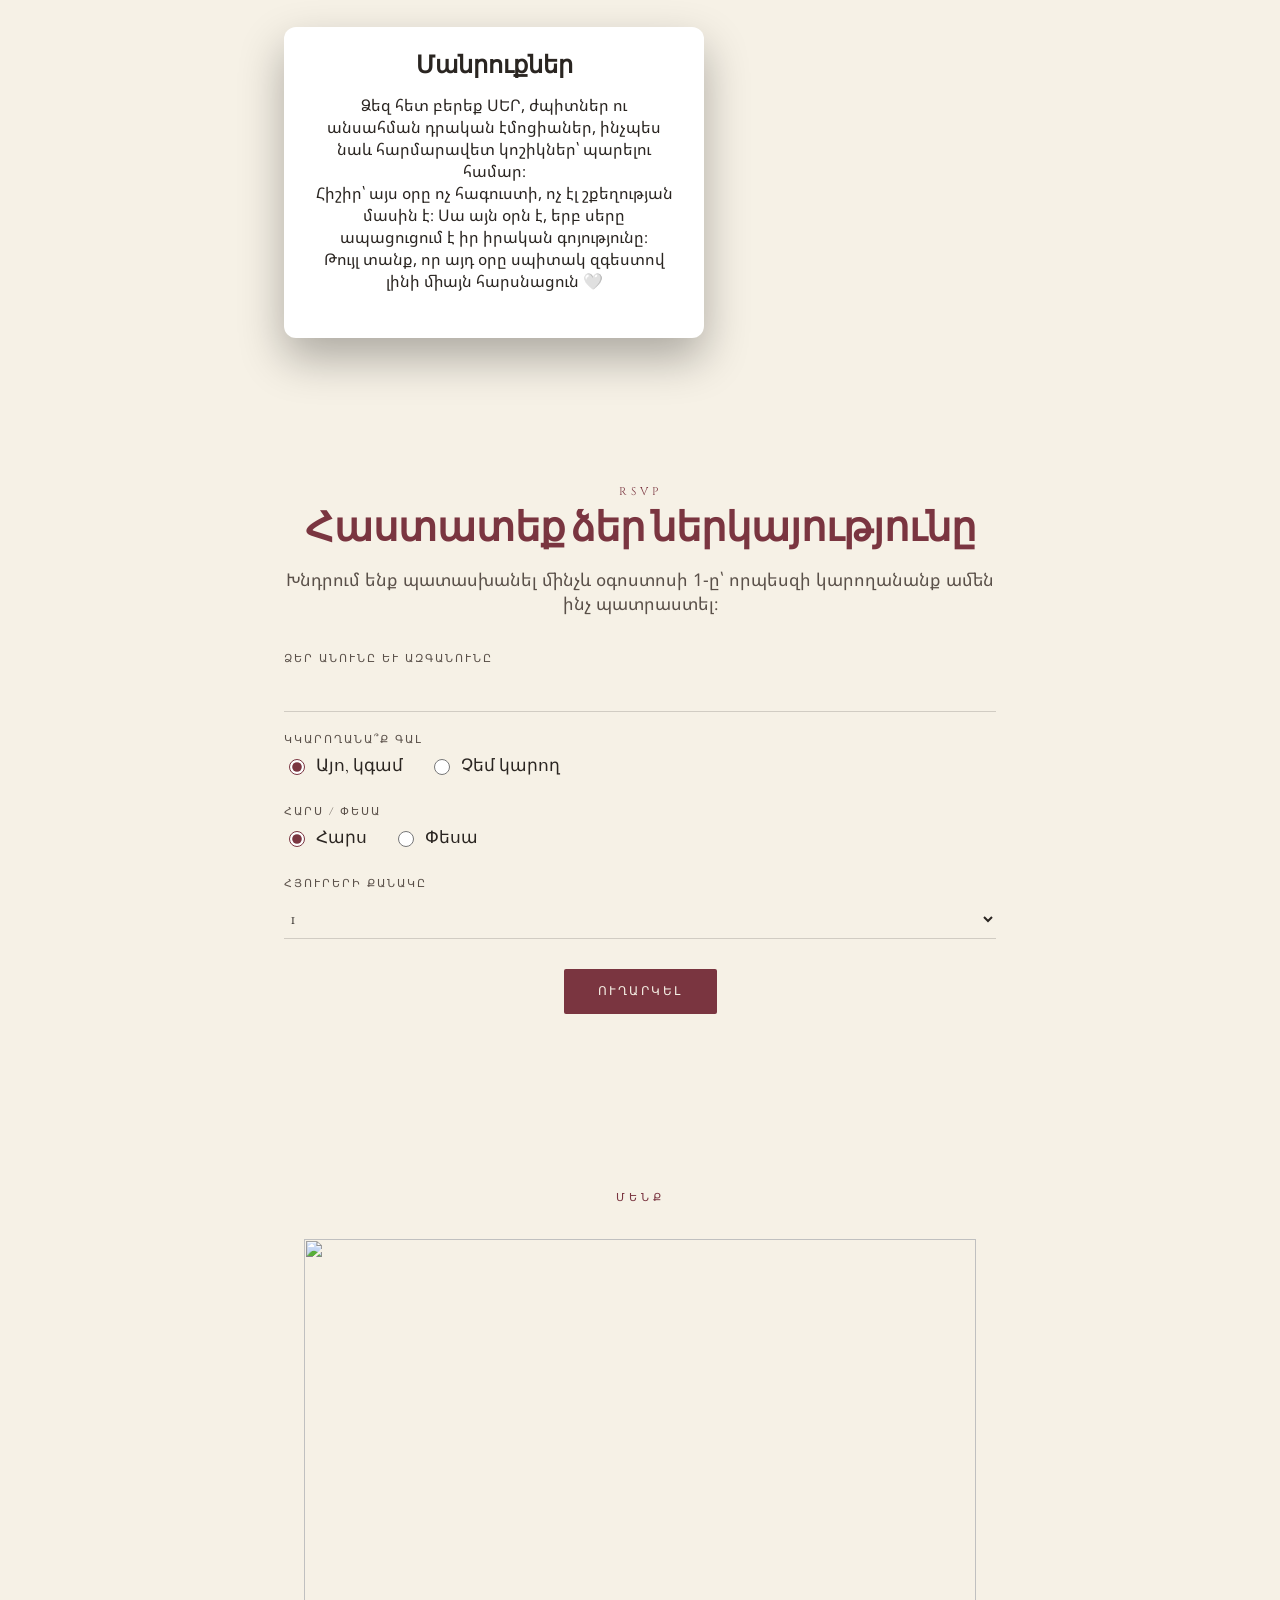
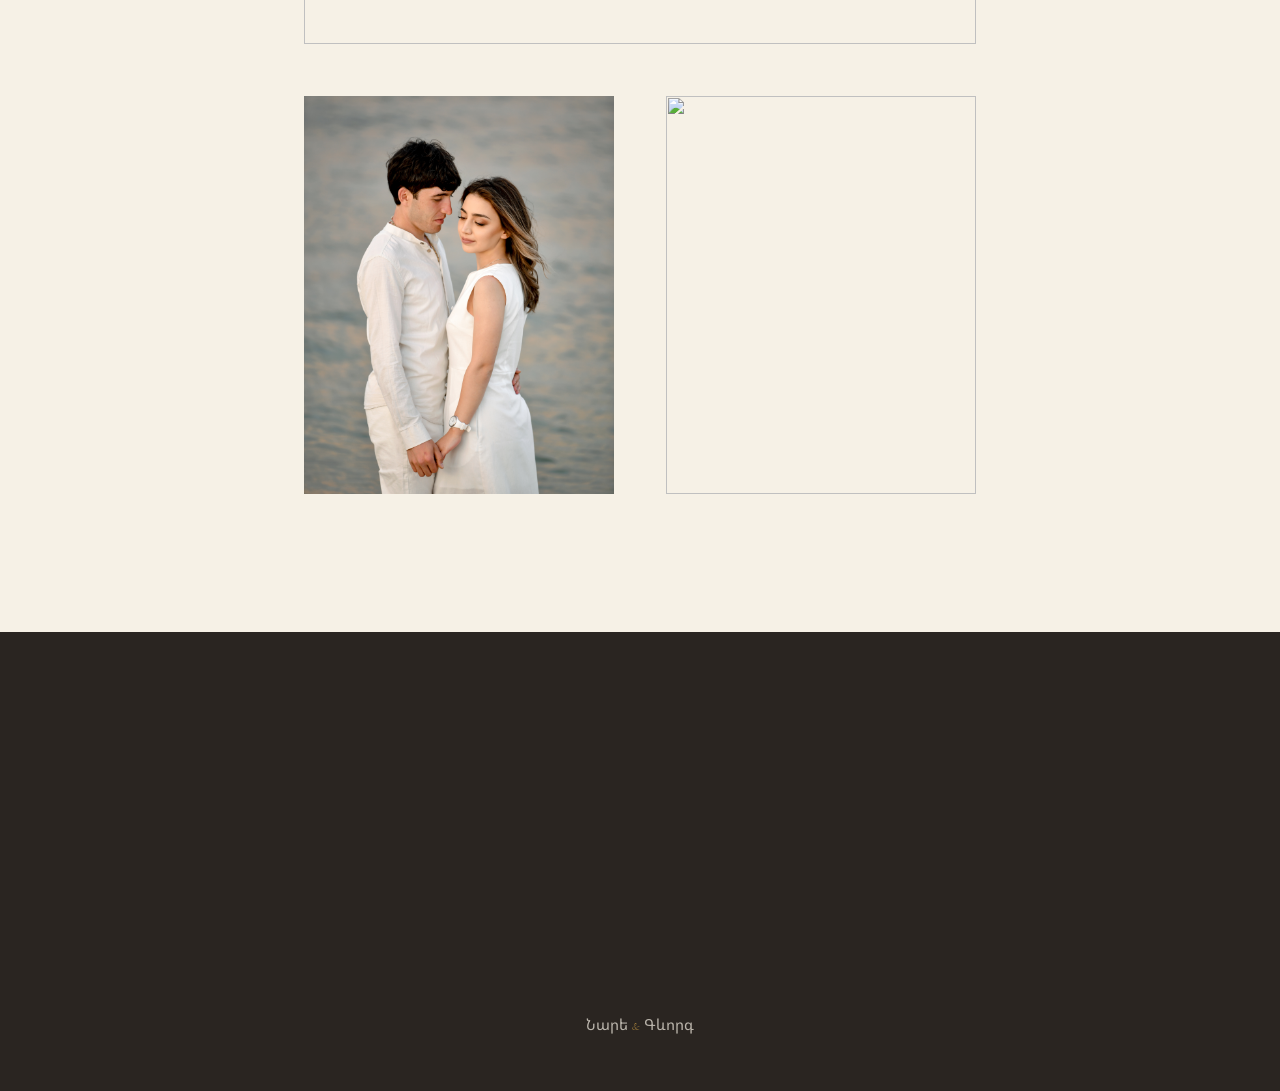
==== commit 1c7b2880: "Add files via upload" ====
--- a/index.html
+++ b/index.html
@@ -34,7 +34,7 @@
 
   <!-- HERO -->
   <section id="hero">
-    <div class="photo-slot reveal"><img src="Photos/IMG_1584.jpeg" alt="" class="IMG_photo_hero"></div>
+    <div class="photo-slot reveal"><img src="Photos/IMG_1795.JPG" alt="" class="IMG_photo_hero"></div>
     <div class="names">
       <h1></h1>
       <span class="script-and"></span>
@@ -91,7 +91,6 @@
       <h2>Փեսայի տուն</h2>
 
       <strong>
-        ք. Հրազդան,
         Ջրառատ 281
       </strong>
 
@@ -253,8 +252,6 @@
 
     <div class="eyebrow">Մենք</div>
 
-    <h2>Մի փոքր մեր մասին</h2>
-
 
     <div class="gallery-grid">
 
@@ -264,7 +261,7 @@
 
 
       <div class="photo-slot">
-        <img src="Photos/IMG_1584.jpeg" alt="" class="IMG_photo_hero">
+        <img src="Photos/IMG_1795.JPG" alt="" class="IMG_photo_hero">
       </div>
 
 
--- a/style.css
+++ b/style.css
@@ -630,10 +630,10 @@
     font-size: 15px;
     font-weight: 700;
     color: #333;
-    border-radius: 10px;
+    border-radius: 5px;
     text-decoration: none;
     position: relative;
-    top: 30px;
+    top: 20px;
   }
 
   .time {
@@ -644,9 +644,9 @@
   }
 
   strong {
-    font-size: 20px;
+    font-size: 14px;
     color: #333;
-    margin-bottom: 10px;
+    padding: 30px;
   }
 
 .reveal {
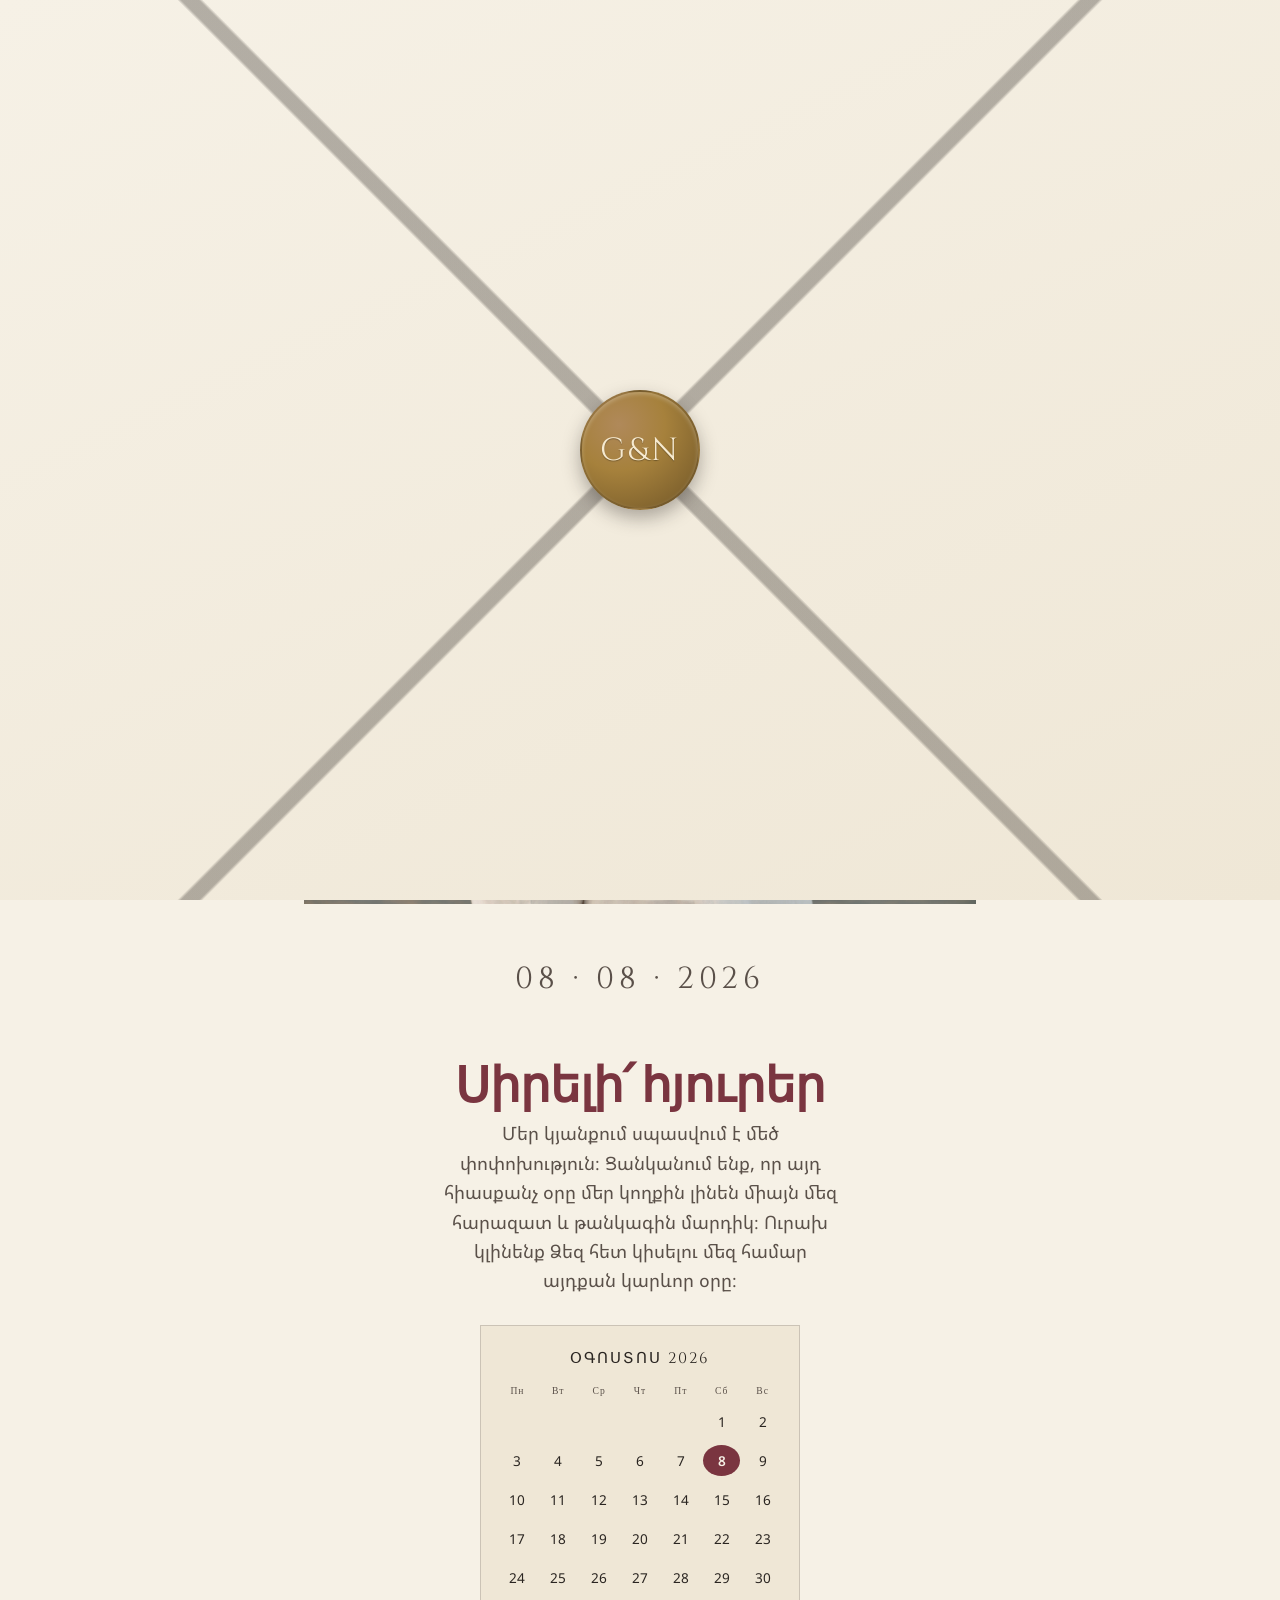
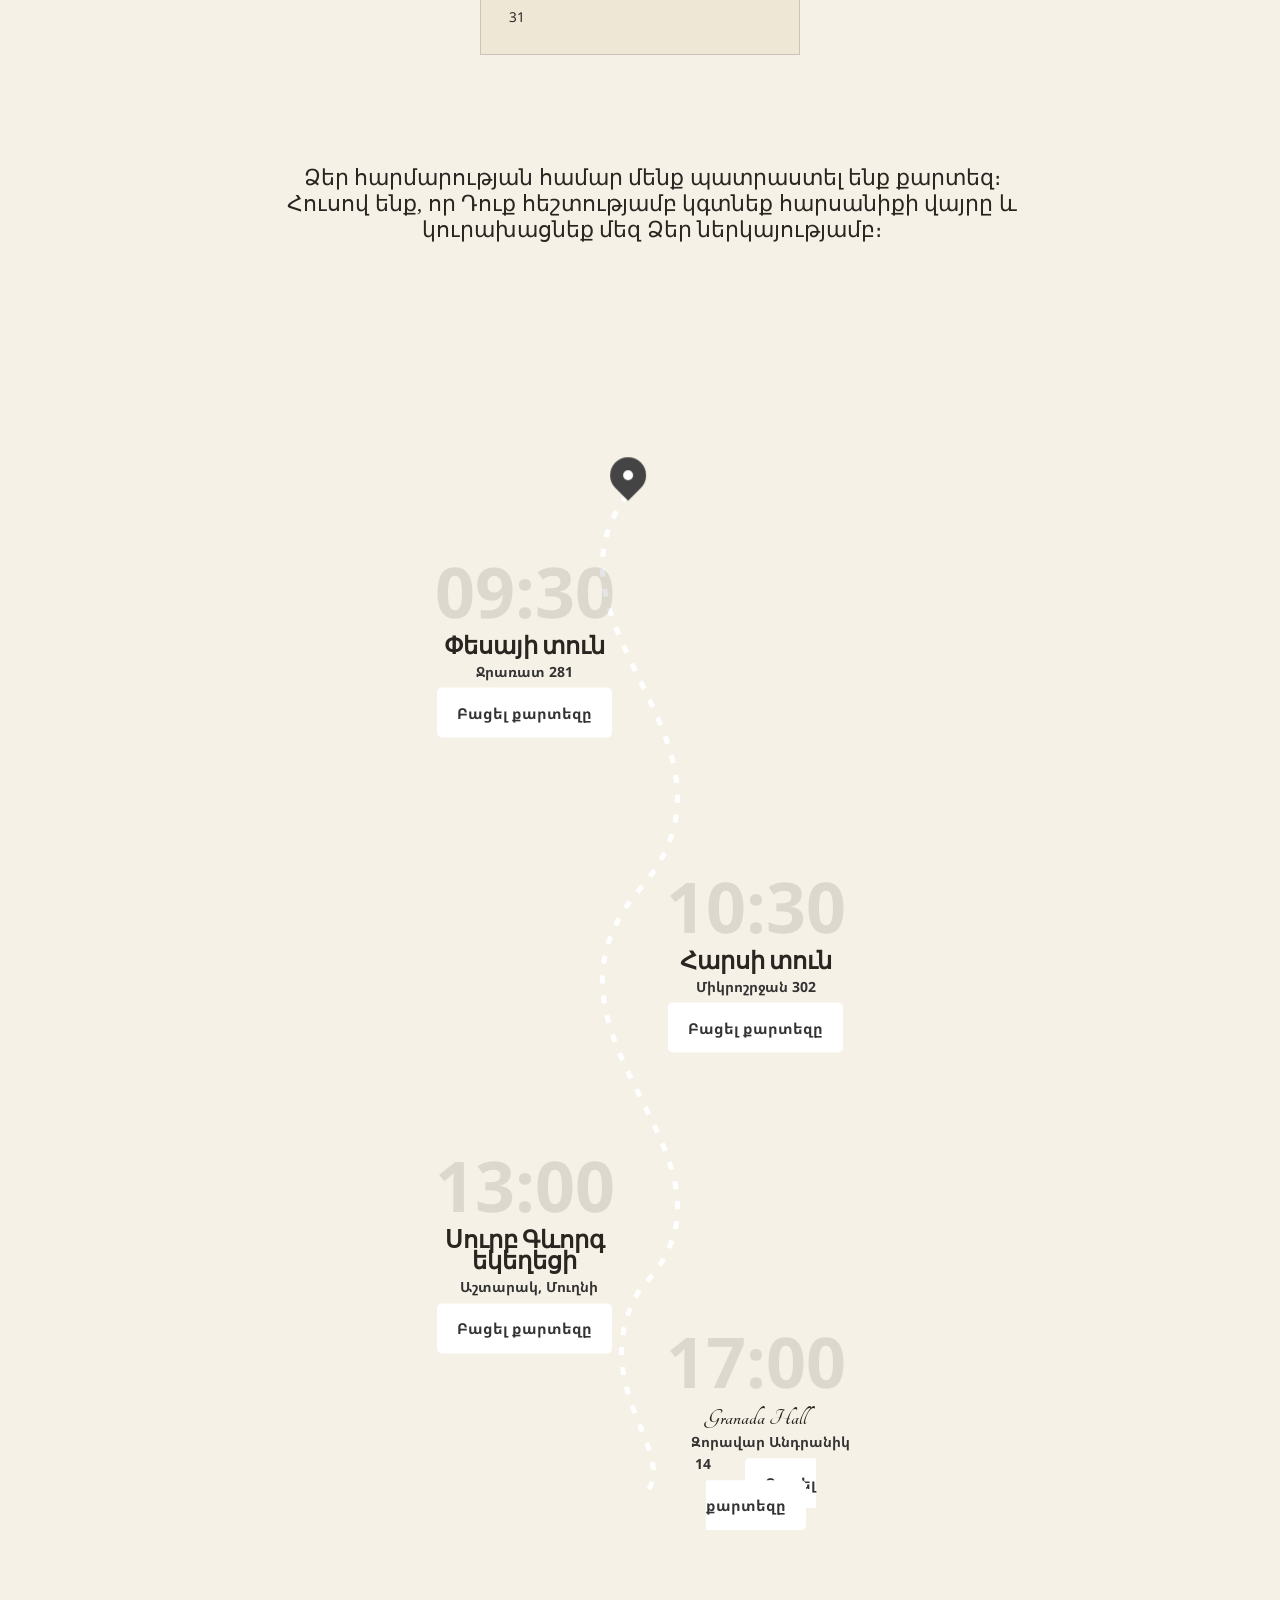
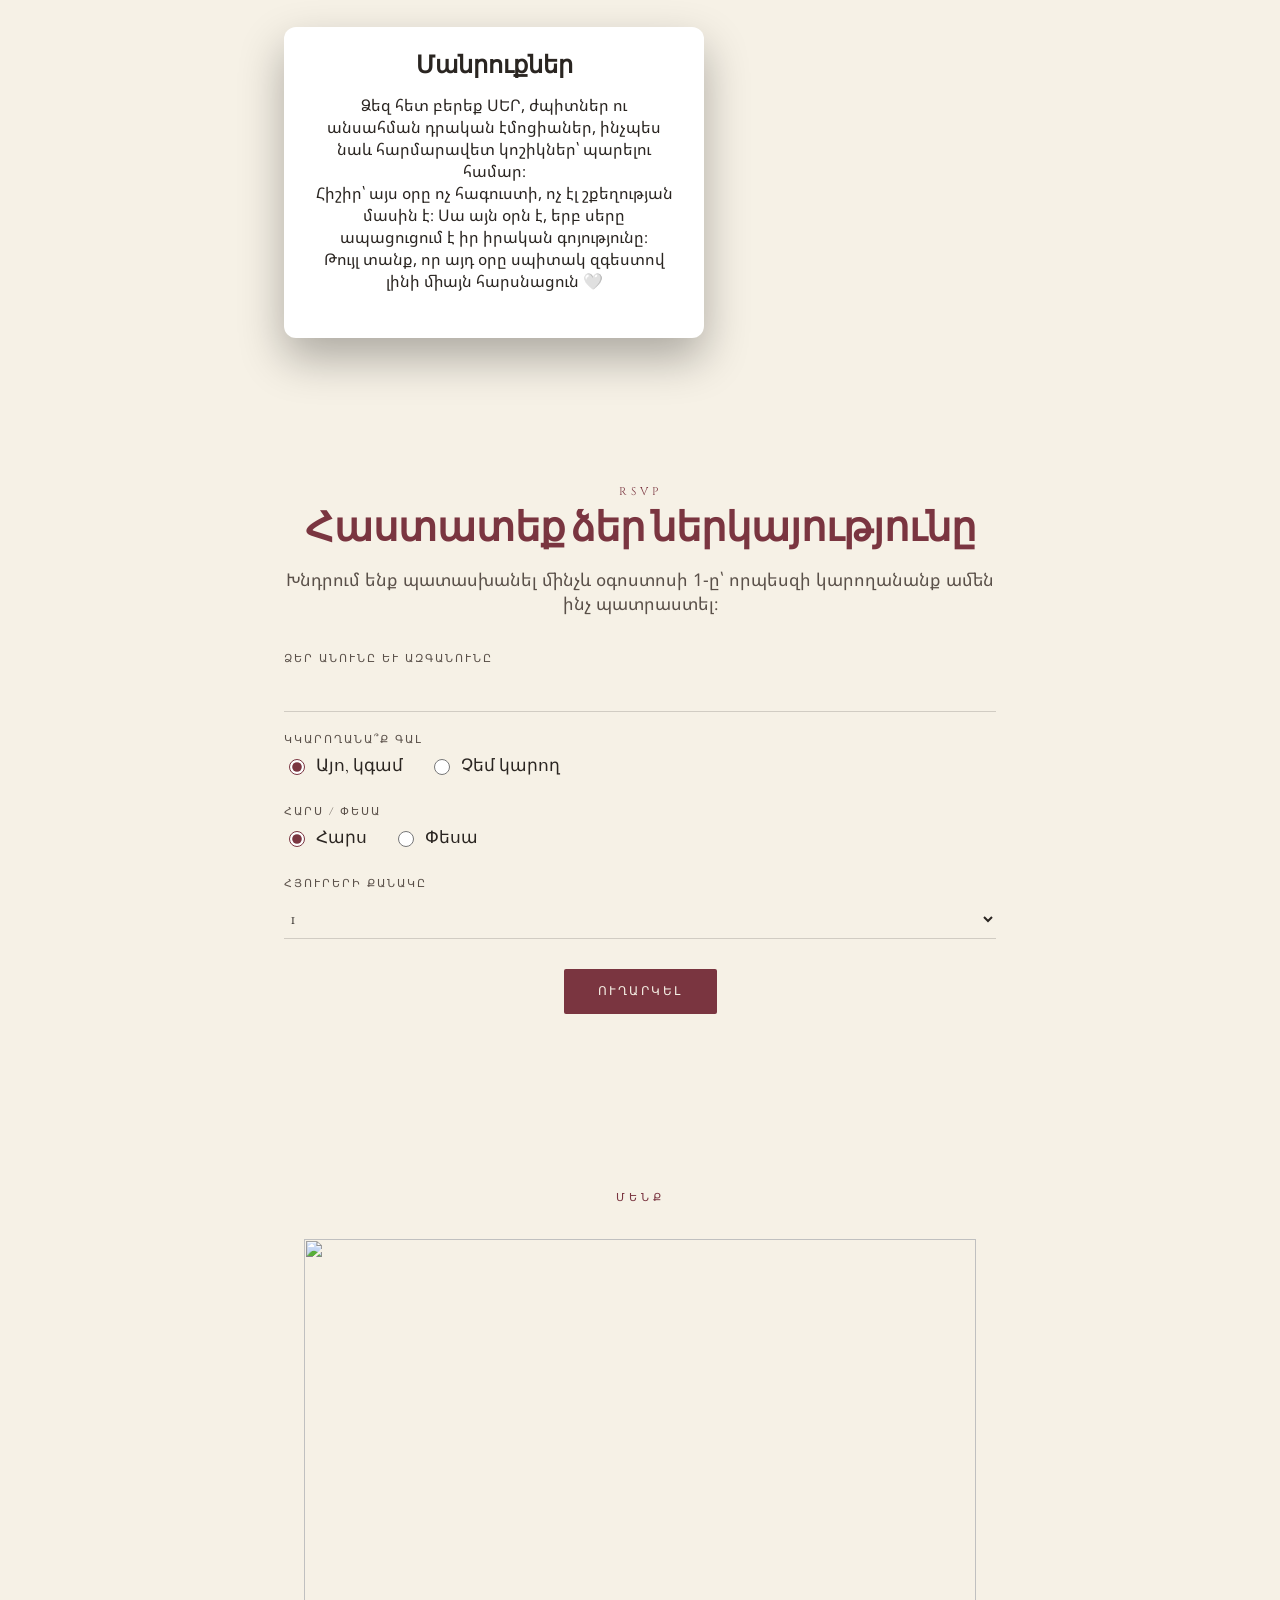
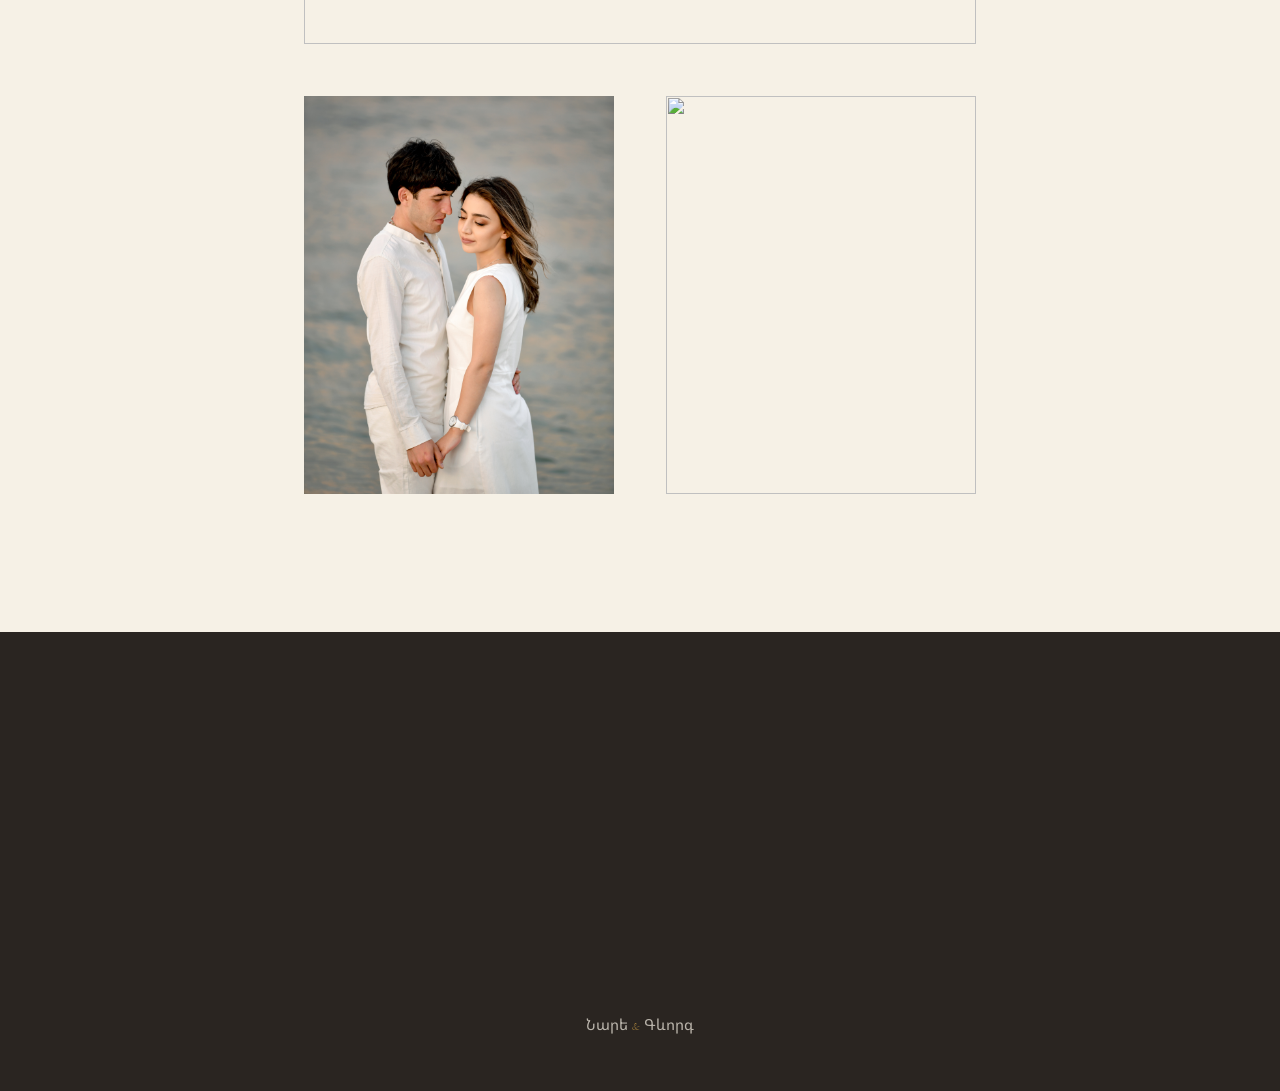
==== commit 3d0bc717: "Fix HTML encoding issues in index.html" ====
--- a/index.html
+++ b/index.html
@@ -122,7 +122,7 @@
         Մուղնի
       </strong>
 
-      <a href="https://yandex.ru/maps/-/CTFC7VLz" class="button">Բացել քարտեզը</a>
+      <a href="https://yandex.ru/maps/-/CTFSEV7z" class="button">Բացել քարտեզը</a>
 
     </div>
 
@@ -306,4 +306,4 @@
 
 </body>
 
-</html>+</html>
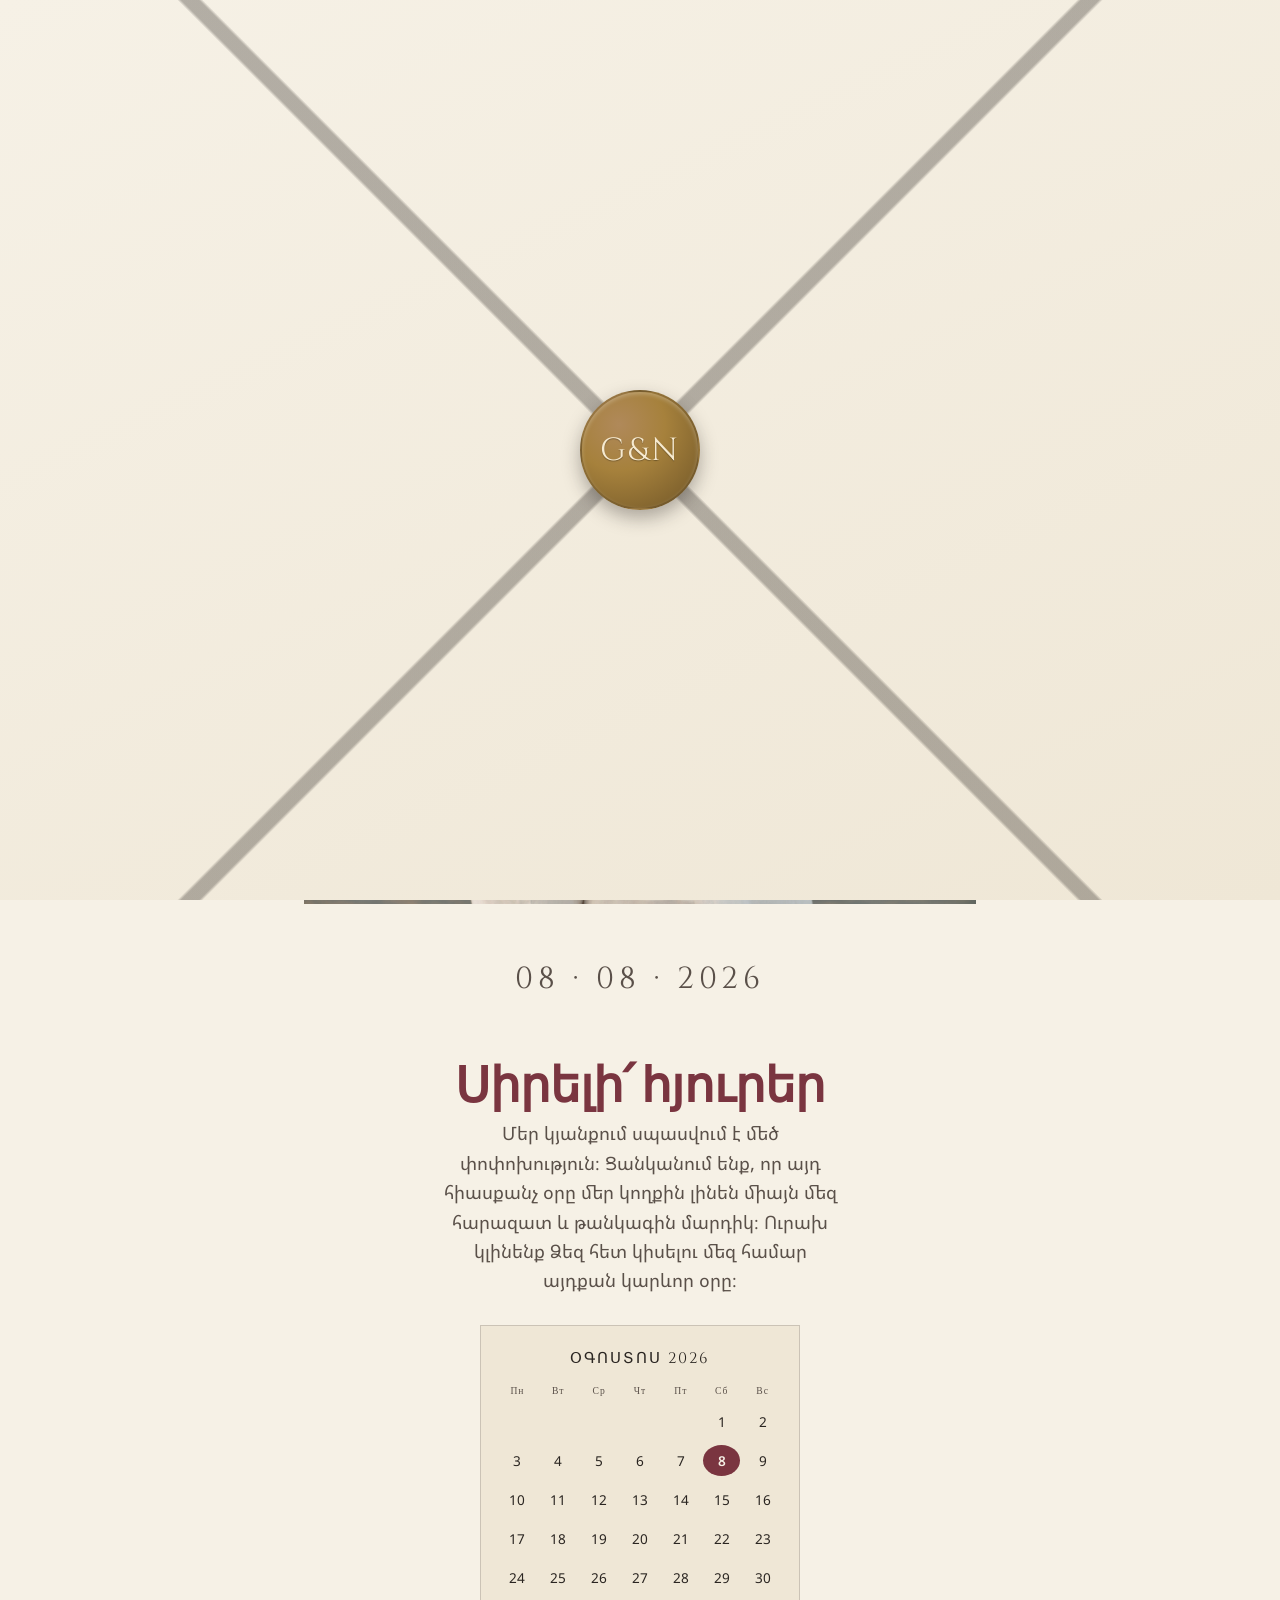
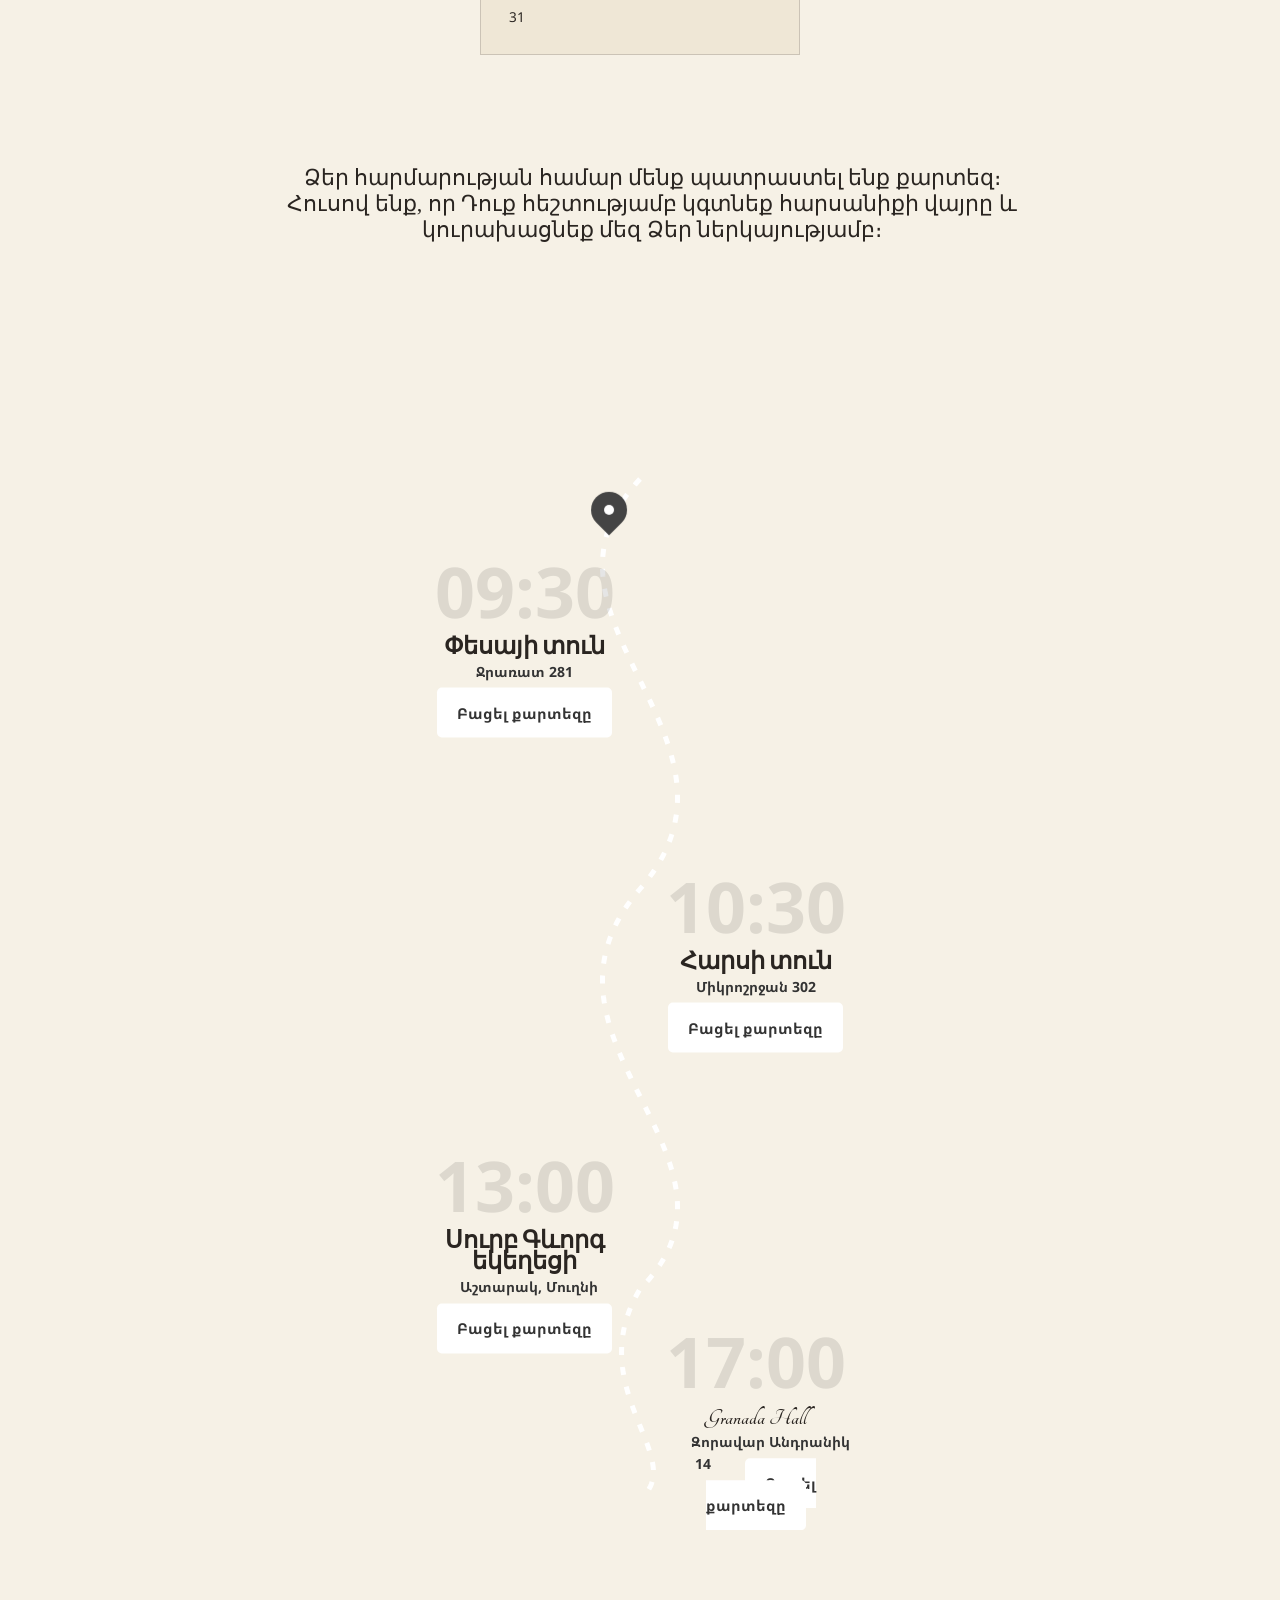
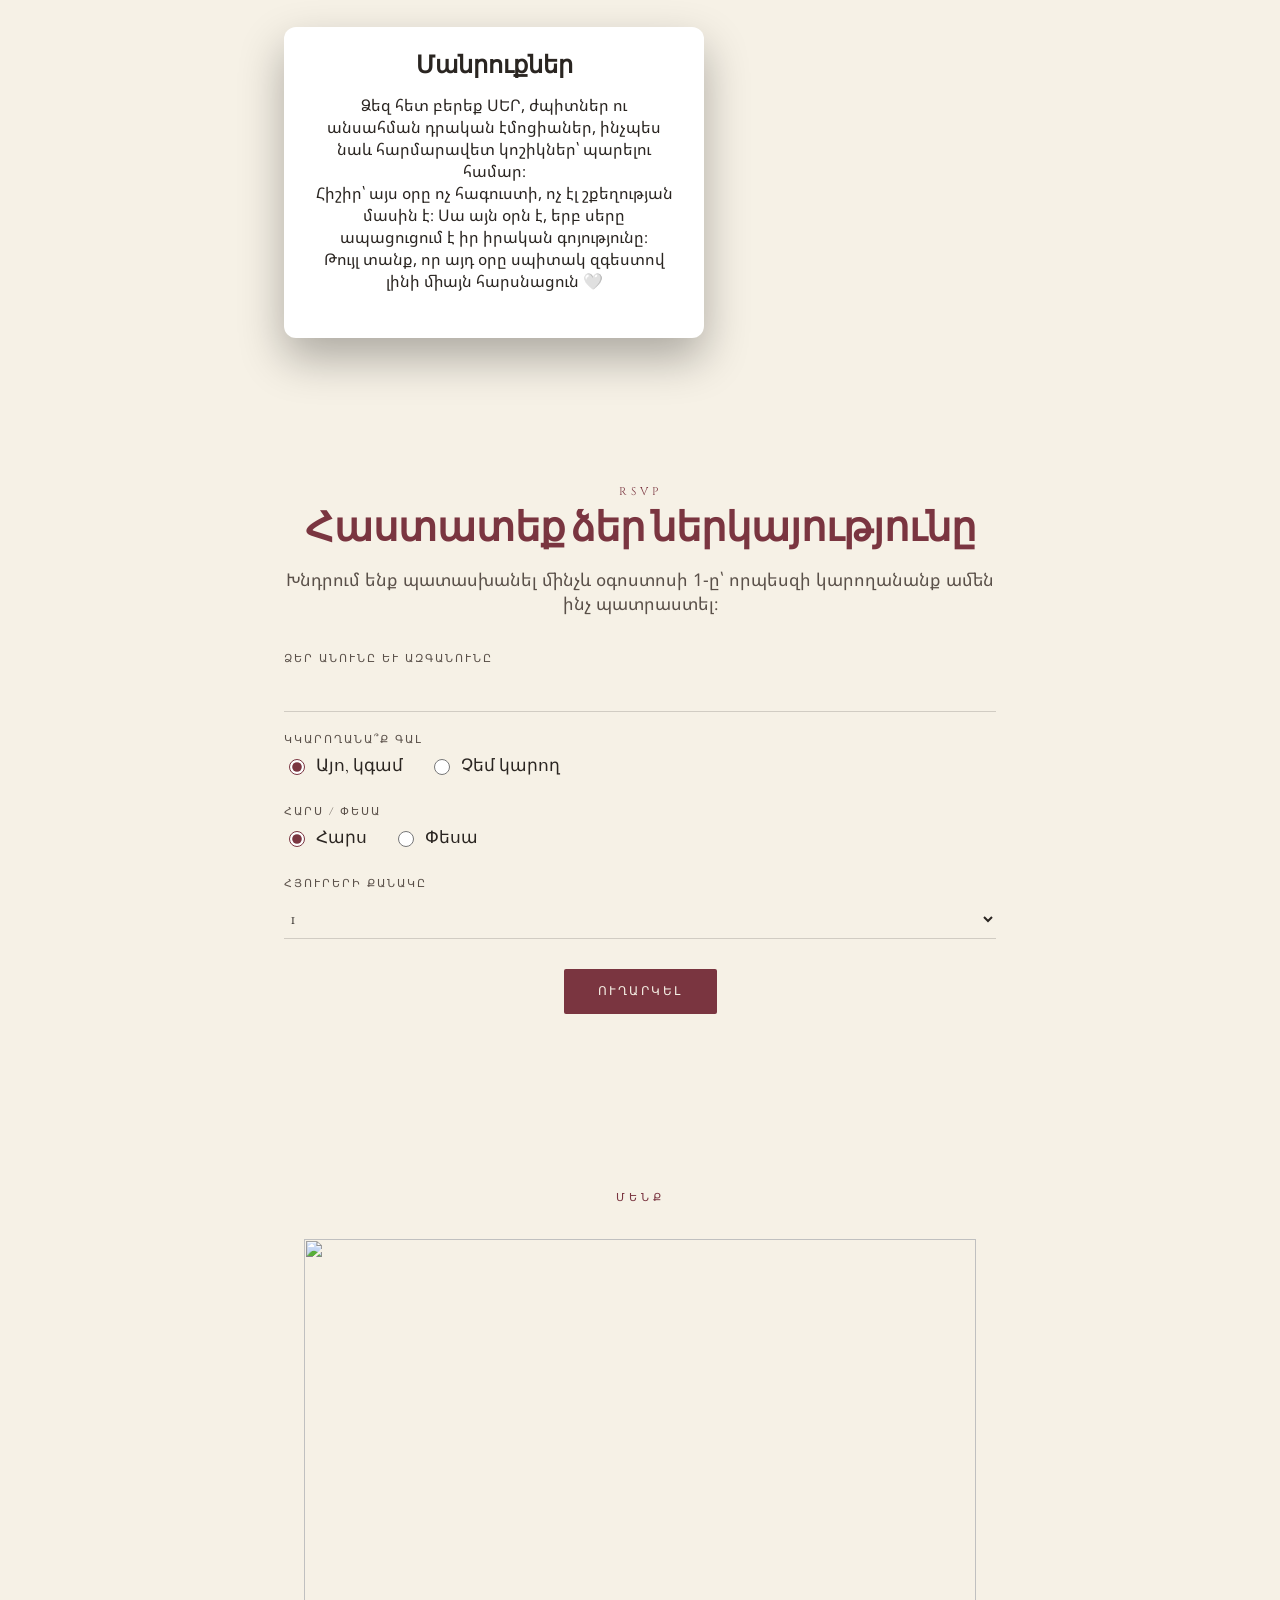
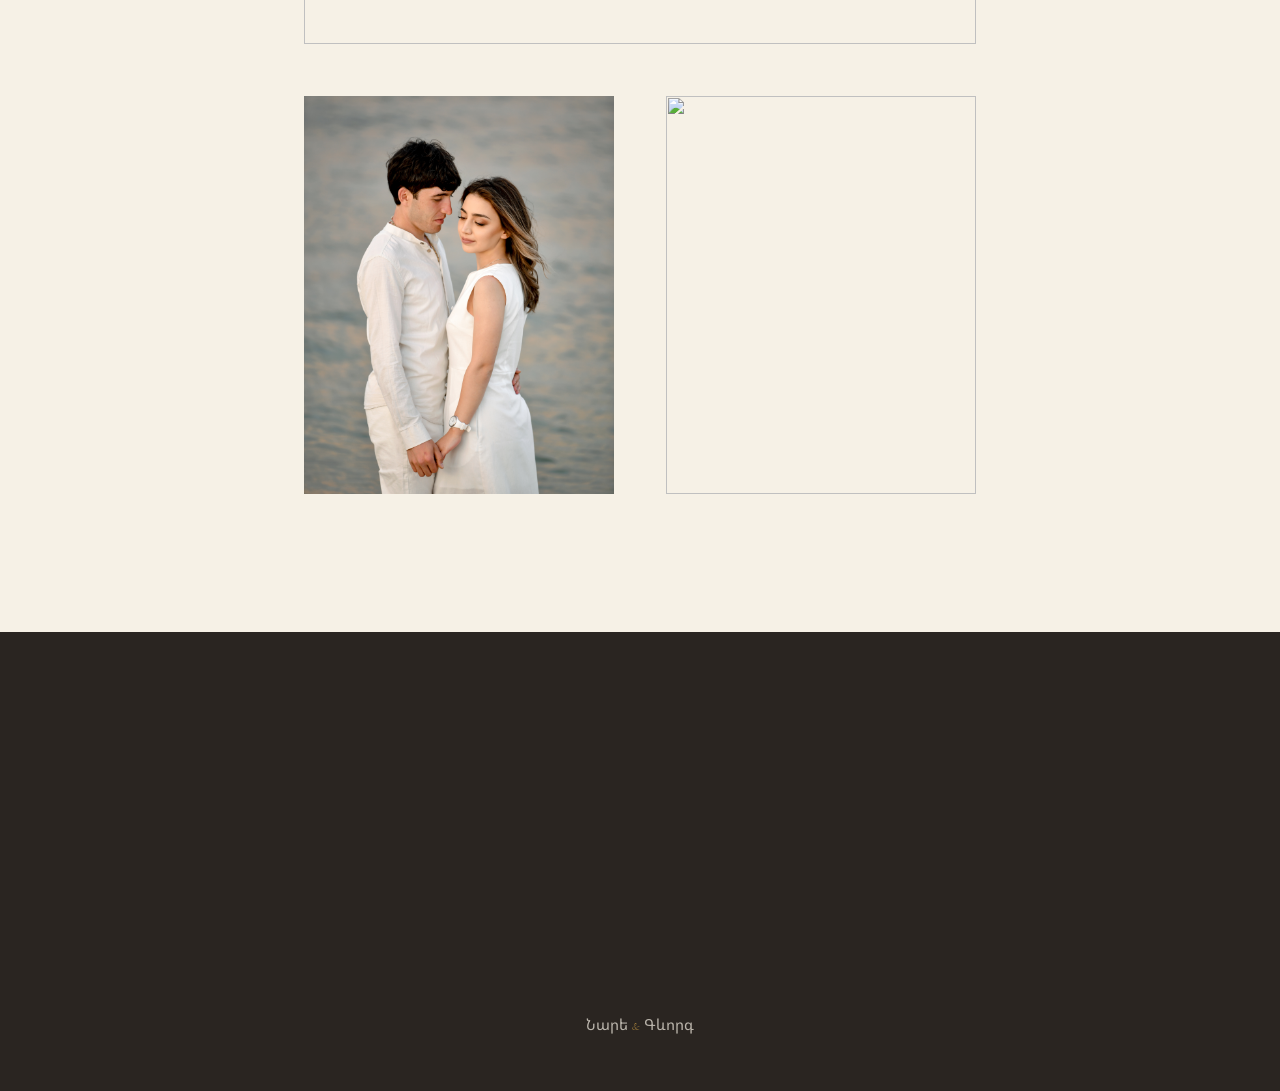
==== commit 3e293c1f: "Update index.html" ====
--- a/index.html
+++ b/index.html
@@ -122,7 +122,7 @@
         Մուղնի
       </strong>
 
-      <a href="https://yandex.ru/maps/-/CTFSEV7z" class="button">Բացել քարտեզը</a>
+      <a href="https://yandex.com/maps/-/CTReeGp~" class="button">Բացել քարտեզը</a>
 
     </div>
 
